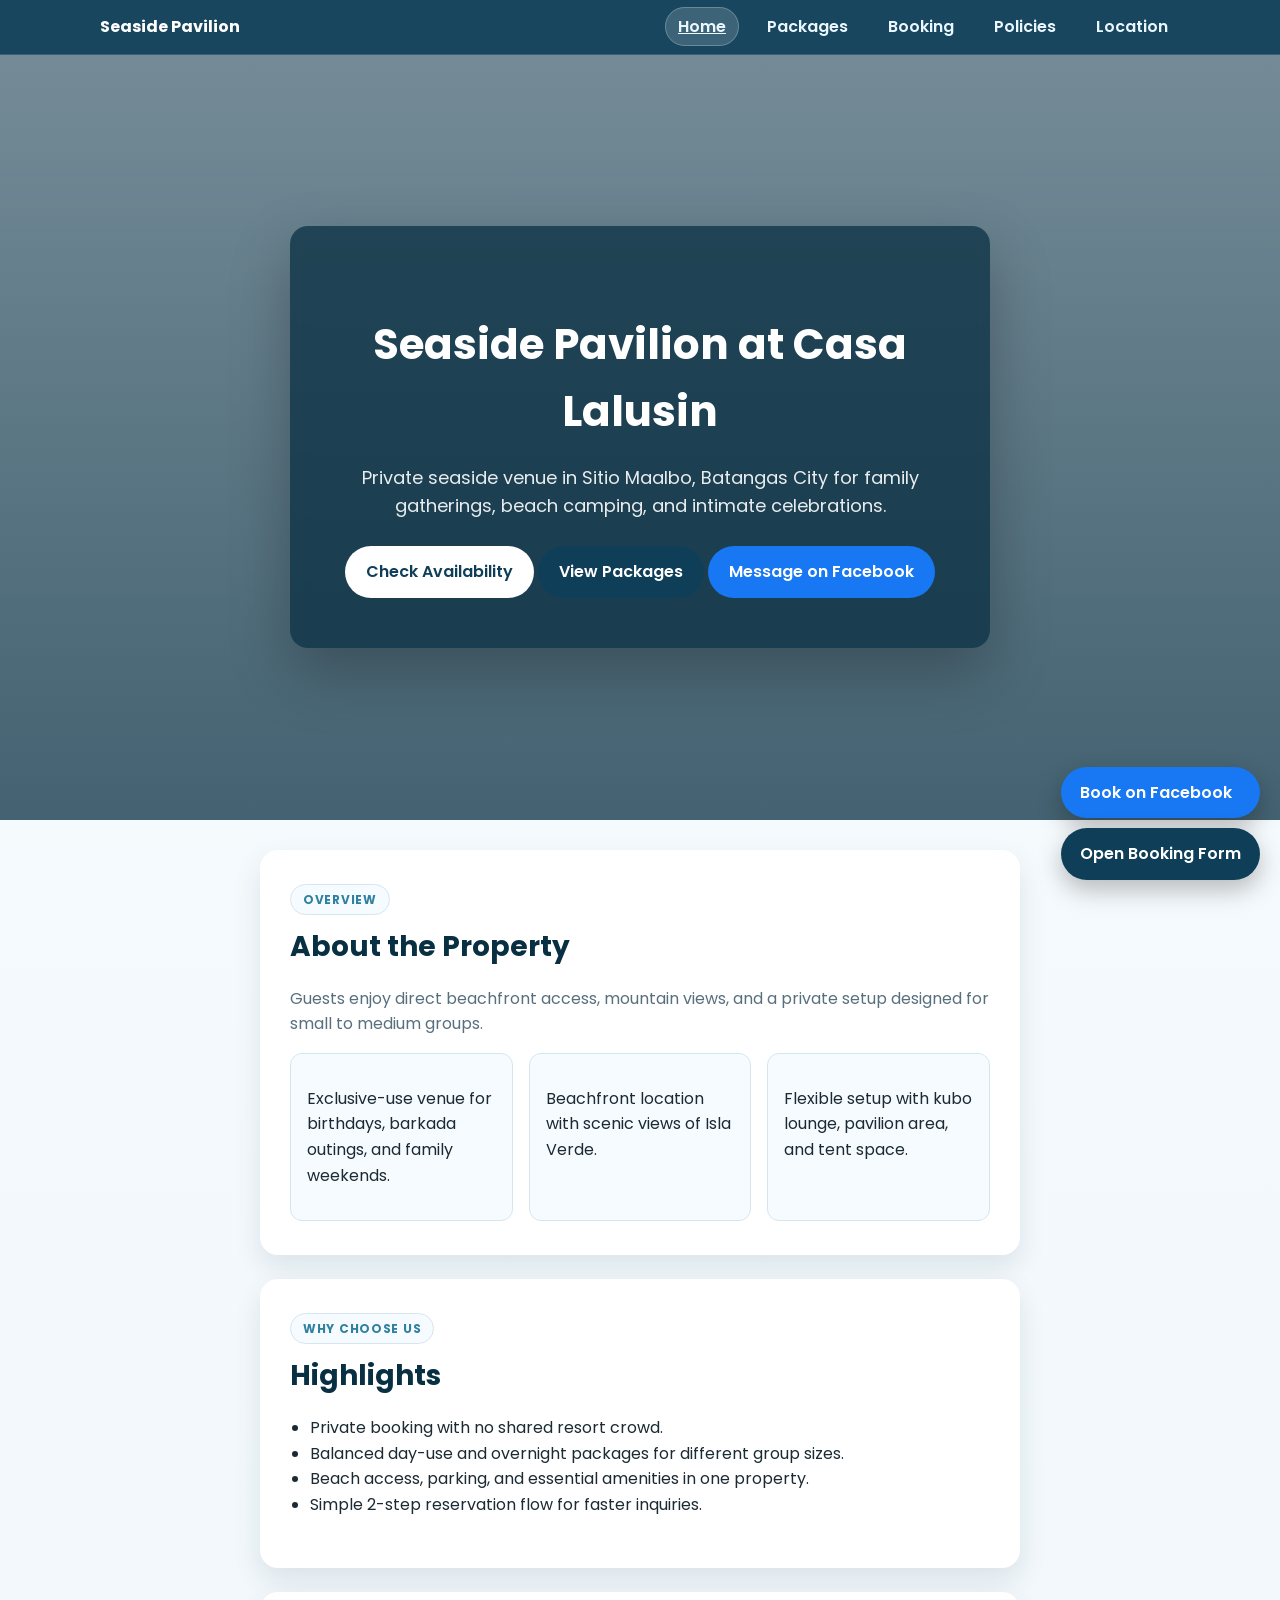
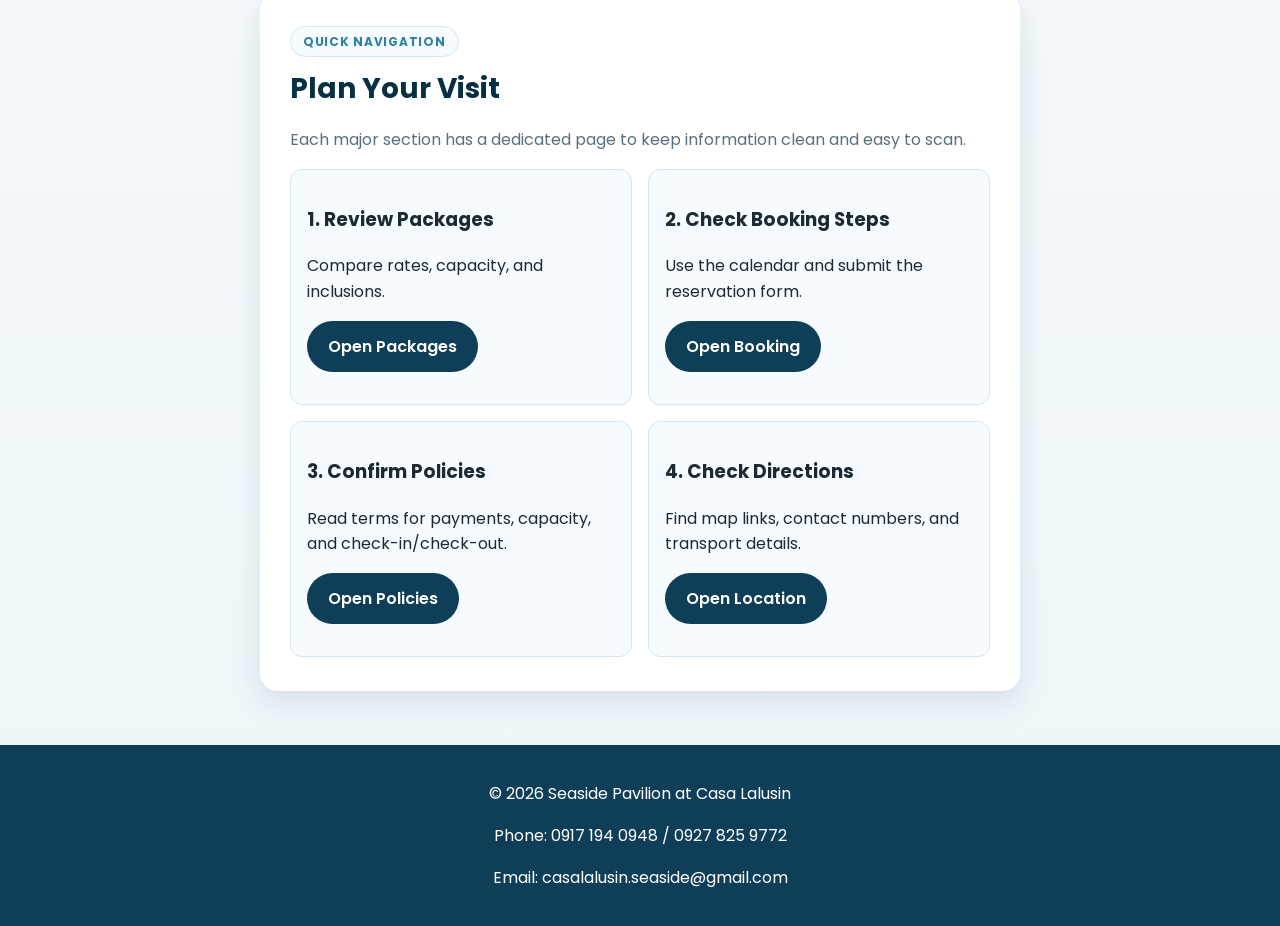
==== index.html @ a59ab794 "Add files via upload" ====
<!DOCTYPE html>
<html lang="en">

<head>
<meta charset="UTF-8">
<meta name="viewport" content="width=device-width, initial-scale=1.0">

<title>Seaside Pavilion at Casa Lalusin</title>

<link href="https://fonts.googleapis.com/css2?family=Poppins:wght@300;400;500;600;700&display=swap" rel="stylesheet">
<link rel="stylesheet" href="styles.css">

</head>

<body>

<div class="page-shell">

<header class="site-header">

<div class="header-wrap">

<a class="brand" href="index.html">Seaside Pavilion</a>

<nav class="site-nav" aria-label="Main navigation">

<a class="active" href="index.html">Home</a>
<a href="packages.html">Packages</a>
<a href="booking.html">Booking</a>
<a href="policies.html">Policies</a>
<a href="location.html">Location</a>

</nav>

</div>

</header>

<section class="hero">

<div class="hero-overlay"></div>

<div class="hero-inner">

<div class="hero-card">

<h1>Seaside Pavilion at Casa Lalusin</h1>

<p>
Private seaside venue in Sitio Maalbo, Batangas City for family gatherings,
beach camping, and intimate celebrations.
</p>

<div class="cta-row">

<a class="btn btn-primary" href="booking.html">Check Availability</a>

<a class="btn btn-brand" href="packages.html">View Packages</a>

<a href="https://www.facebook.com/profile.php?id=61583040510428"
class="btn btn-facebook">
Message on Facebook
</a>

</div>

</div>

</div>

</section>

<main>

<section class="section">

<div class="section-head">

<span class="kicker">Overview</span>

<h2>About the Property</h2>

<p class="lead">
Guests enjoy direct beachfront access, mountain views, and a private setup designed for small to medium groups.
</p>

</div>

<div class="grid-3">

<div class="card">
<p>Exclusive-use venue for birthdays, barkada outings, and family weekends.</p>
</div>

<div class="card">
<p>Beachfront location with scenic views of Isla Verde.</p>
</div>

<div class="card">
<p>Flexible setup with kubo lounge, pavilion area, and tent space.</p>
</div>

</div>

</section>

<section class="section">

<div class="section-head">

<span class="kicker">Why Choose Us</span>

<h2>Highlights</h2>

</div>

<ul class="list">

<li>Private booking with no shared resort crowd.</li>
<li>Balanced day-use and overnight packages for different group sizes.</li>
<li>Beach access, parking, and essential amenities in one property.</li>
<li>Simple 2-step reservation flow for faster inquiries.</li>

</ul>

</section>

<section class="section">

<div class="section-head">

<span class="kicker">Quick Navigation</span>

<h2>Plan Your Visit</h2>

<p class="lead">
Each major section has a dedicated page to keep information clean and easy to scan.
</p>

</div>

<div class="grid-2">

<div class="card">

<h3>1. Review Packages</h3>

<p>Compare rates, capacity, and inclusions.</p>

<p>
<a class="btn btn-brand" href="packages.html">Open Packages</a>
</p>

</div>

<div class="card">

<h3>2. Check Booking Steps</h3>

<p>Use the calendar and submit the reservation form.</p>

<p>
<a class="btn btn-brand" href="booking.html">Open Booking</a>
</p>

</div>

<div class="card">

<h3>3. Confirm Policies</h3>

<p>Read terms for payments, capacity, and check-in/check-out.</p>

<p>
<a class="btn btn-brand" href="policies.html">Open Policies</a>
</p>

</div>

<div class="card">

<h3>4. Check Directions</h3>

<p>Find map links, contact numbers, and transport details.</p>

<p>
<a class="btn btn-brand" href="location.html">Open Location</a>
</p>

</div>

</div>

</section>

</main>

<footer class="footer">

<p>© 2026 Seaside Pavilion at Casa Lalusin</p>

<p>Phone: 0917 194 0948 / 0927 825 9772</p>

<p>Email: casalalusin.seaside@gmail.com</p>

</footer>

<div class="floating-book">

<a href="https://www.facebook.com/profile.php?id=61583040510428"
target="_blank"
rel="noopener"
class="btn btn-facebook">

Book on Facebook

</a>

<a href="https://docs.google.com/forms/d/e/1FAIpQLScv2Xp66gRx_fCEi0EjZHH2wXCVzVGtuP7Lgr5WYTmZOZ04qw/viewform?usp=header"
target="_blank"
rel="noopener"
class="btn btn-brand">

Open Booking Form

</a>

</div>

</div>

</body>

</html>
---- styles.css ----
:root {
  --bg: #eef5f9;
  --surface: #ffffff;
  --surface-soft: #f6fbff;
  --brand: #0f3f58;
  --brand-strong: #082f42;
  --accent: #2f819f;
  --text: #1b2a33;
  --muted: #58707d;
  --line: #d6e6ef;
  --shadow: 0 12px 28px rgba(8, 47, 66, 0.1);
  --radius-lg: 18px;
  --radius-md: 12px;
  --max-width: 1120px;
}

* {
  box-sizing: border-box;
}

body {
  margin: 0;
  font-family: 'Poppins', sans-serif;
  color: var(--text);
  background: linear-gradient(180deg,#f8fcff 0%,#eef5f9 100%);
  line-height: 1.6;
}

.page-shell {
  min-height: 100vh;
  display: flex;
  flex-direction: column;
}

.site-header {
  position: sticky;
  top: 0;
  z-index: 25;
  background: rgba(15,63,88,0.96);
  border-bottom: 1px solid rgba(255,255,255,0.15);
}

.header-wrap {
  max-width: var(--max-width);
  margin: 0 auto;
  padding: 14px 20px;
  display: flex;
  justify-content: space-between;
  align-items: center;
}

.brand {
  color: white;
  font-weight: 700;
  text-decoration: none;
}

.site-nav a {
  color: #ebf7ff;
  text-decoration: none;
  margin-left: 12px;
  font-weight: 600;
}

.site-nav a.active {
  text-decoration: underline;
}

.hero {
  background:
    linear-gradient(rgba(7,30,42,0.6),rgba(7,30,42,0.5)),
    url('https://images.unsplash.com/photo-1507525428034-b723cf961d3e') center/cover no-repeat;
  padding: 80px 20px;
  color: white;
  text-align: center;
}

.hero-card {
  max-width: 800px;
  margin: auto;
}

main {
  max-width: var(--max-width);
  margin: auto;
  padding: 30px 20px;
  flex: 1;
}

.section {
  background: white;
  padding: 28px;
  border-radius: var(--radius-lg);
  box-shadow: var(--shadow);
  margin-bottom: 24px;
}

.section-head h2 {
  margin-top: 0;
}

.grid-2 {
  display: grid;
  gap: 16px;
  grid-template-columns: repeat(auto-fit,minmax(280px,1fr));
}

.grid-3 {
  display: grid;
  gap: 16px;
  grid-template-columns: repeat(auto-fit,minmax(200px,1fr));
}

.card {
  background: var(--surface-soft);
  border: 1px solid var(--line);
  border-radius: var(--radius-md);
  padding: 16px;
}

.list,
.numbered {
  padding-left: 20px;
}

.package-grid {
  display: grid;
  gap: 16px;
  grid-template-columns: repeat(auto-fit,minmax(250px,1fr));
}

.package-card {
  background: #f9fcff;
  border: 1px solid var(--line);
  border-radius: var(--radius-md);
  padding: 16px;
}

.price-row {
  display: grid;
  grid-template-columns: 1fr 1fr;
  gap: 8px;
  margin-bottom: 10px;
}

.price-chip {
  background: #eaf4fa;
  padding: 8px;
  border-radius: 8px;
  text-align: center;
}

.package-card.featured {
  background: linear-gradient(150deg,#0f3f58,#1a6e90);
  color: white;
}

.btn {
  display: inline-block;
  padding: 10px 18px;
  border-radius: 999px;
  text-decoration: none;
  font-weight: 600;
}

.btn-primary {
  background: white;
  color: var(--brand);
}

.btn-brand {
  background: var(--brand);
  color: white;
}

.btn-facebook {
  background: #1877f2;
  color: white;
}

.footer {
  background: var(--brand);
  color: white;
  text-align: center;
  padding: 20px;
}

.floating-book {
  position: fixed;
  right: 16px;
  bottom: 16px;
  display: flex;
  flex-direction: column;
  gap: 8px;
}

table {
  width: 100%;
  border-collapse: collapse;
}

th,
td {
  border: 1px solid var(--line);
  padding: 10px;
}

th {
  background: #e8f2f8;
}

/* ===== HERO GLASS CARD ===== */

.hero-card{
max-width:820px;
margin:0 auto;
padding:34px;
border-radius:18px;

background:rgba(6,28,39,0.52);
backdrop-filter:blur(6px);

box-shadow:0 12px 28px rgba(8,47,66,0.2);
}


/* ===== HERO GRADIENT BACKGROUND ===== */

.hero{

background:
linear-gradient(rgba(7,30,42,0.63),rgba(7,30,42,0.42)),
url('https://images.unsplash.com/photo-1507525428034-b723cf961d3e')
center/cover no-repeat;

padding:82px 20px;
color:#fff;

}


/* ===== SMALL SECTION LABEL ===== */

.kicker{

display:inline-block;

font-size:12px;
letter-spacing:0.06em;

text-transform:uppercase;

color:#2f819f;

background:#f6fbff;

border:1px solid #d6e6ef;

border-radius:999px;

padding:5px 12px;

font-weight:700;

margin-bottom:10px;

}


/* ===== NAVIGATION ACTIVE BUTTON ===== */

.site-nav a{

color:#ebf7ff;
text-decoration:none;

font-weight:600;

padding:7px 12px;

border-radius:999px;

transition:background .2s ease;

}

.site-nav a.active{

background:rgba(255,255,255,0.16);

border:1px solid rgba(255,255,255,0.24);

}


/* FEATURED PACKAGE CARD */

.package-card.featured{

background:linear-gradient(150deg,#0f3f58 0%,#1a6e90 100%);

border-color:#0f3f58;

color:#ffffff;

box-shadow: 0 18px 40px rgba(8,47,66,0.25)
}

.package-card.featured h3{
color:#ffffff;
}

.package-card.featured li{
color:#e9f4fb;
}

.package-card.featured strong{
color:#ffffff;
}

.package-card.featured .price-chip{

background:rgba(255,255,255,0.15);

border:1px solid rgba(255,255,255,0.35);

color:#ffffff;

}

.package-card.featured .price-chip small{

color:#cfe8f7;

}


/* ===== POLICY CARDS ===== */

.policy-list{

display:grid;
gap:12px;

}

.policy-item{

background:#f6fbff;

border:1px solid #d6e6ef;

border-radius:12px;

padding:16px;

}

/* ===== PACKAGE PRICE LAYOUT FIX ===== */

.price-row{

display:grid;
grid-template-columns:1fr 1fr;
gap:12px;
margin:12px 0 14px;

}

.price-chip{

border:1px solid #c7dbe7;

border-radius:12px;

background:#eaf4fa;

padding:12px;

text-align:center;

font-weight:600;

}

.price-chip small{

display:block;

text-transform:uppercase;

letter-spacing:0.05em;

color:#58707d;

font-size:11px;

margin-bottom:4px;

}

/* ===== PACKAGE CARD IMPROVEMENT ===== */

.package-card{

background:#f9fcff;

border:1px solid #d6e6ef;

border-radius:16px;

padding:18px;

transition:transform .15s ease, box-shadow .15s ease;

}

.package-card:hover{

transform:translateY(-3px);

box-shadow:0 14px 30px rgba(8,47,66,0.12);

}

.section-head h2{

font-size:28px;

margin-bottom:6px;

color:#082f42;

}

.section-head .lead{

color:#58707d;

max-width:700px;

}

.btn{

display:inline-block;

border-radius:999px;

padding:12px 20px;

font-weight:600;

border:1px solid transparent;

transition:all .2s ease;

}

.btn:hover{

transform:translateY(-1px);

box-shadow:0 6px 14px rgba(0,0,0,0.15);

}

.policy-item{

background:#f6fbff;

border:1px solid #cfe2ee;

border-radius:14px;

padding:18px;

box-shadow:0 6px 18px rgba(8,47,66,0.05);

}

.section{

padding:34px 30px;

}

.card,
.package-card,
.policy-item{

transition:all .2s ease;

}

.card:hover{

transform:translateY(-2px);

}

.price-chip{

font-size:18px;

}

.price-chip small{

font-size:11px;

}

.price-chip{

font-weight:700;

letter-spacing:0.03em;

}

.exclusive-label{

font-size:12px;

color:#cfe8f7

letter-spacing:0.05em;

text-transform:uppercase;

margin-bottom:10px;

}

.package-card h3{

font-size:22px;

margin-bottom:10px;

}

.hero{

position:relative;

min-height:85vh;

display:flex;

align-items:center;

justify-content:center;

background-image:url("https://images.unsplash.com/photo-1507525428034-b723cf961d3e");

background-size:cover;

background-position:center;

}

.hero-overlay{

position:absolute;

top:0;

left:0;

width:100%;

height:100%;

background:linear-gradient(
180deg,
rgba(8,47,66,0.55),
rgba(8,47,66,0.75)
);

}

.hero-card{

position:relative;

background:rgba(8,47,66,0.75);

padding:50px;

border-radius:18px;

max-width:700px;

text-align:center;

color:white;

backdrop-filter:blur(6px);

box-shadow:0 25px 60px rgba(0,0,0,0.25);

}

.hero-card h1{

font-size:42px;

margin-bottom:15px;

}

.hero-card p{

font-size:18px;

opacity:0.9;

margin-bottom:25px;

}

/* FLOATING BOOK BUTTON */

.floating-book{

position:fixed;

bottom:20px;

right:20px;

display:flex;

flex-direction:column;

gap:10px;

z-index:999;

}

.floating-book a{

padding:12px 18px;

border-radius:999px;

font-weight:600;

box-shadow:0 10px 25px rgba(0,0,0,0.25);

text-decoration:none;

}

.floating-book a:hover{

transform:translateY(-2px);

box-shadow:0 14px 30px rgba(0,0,0,0.3);

}
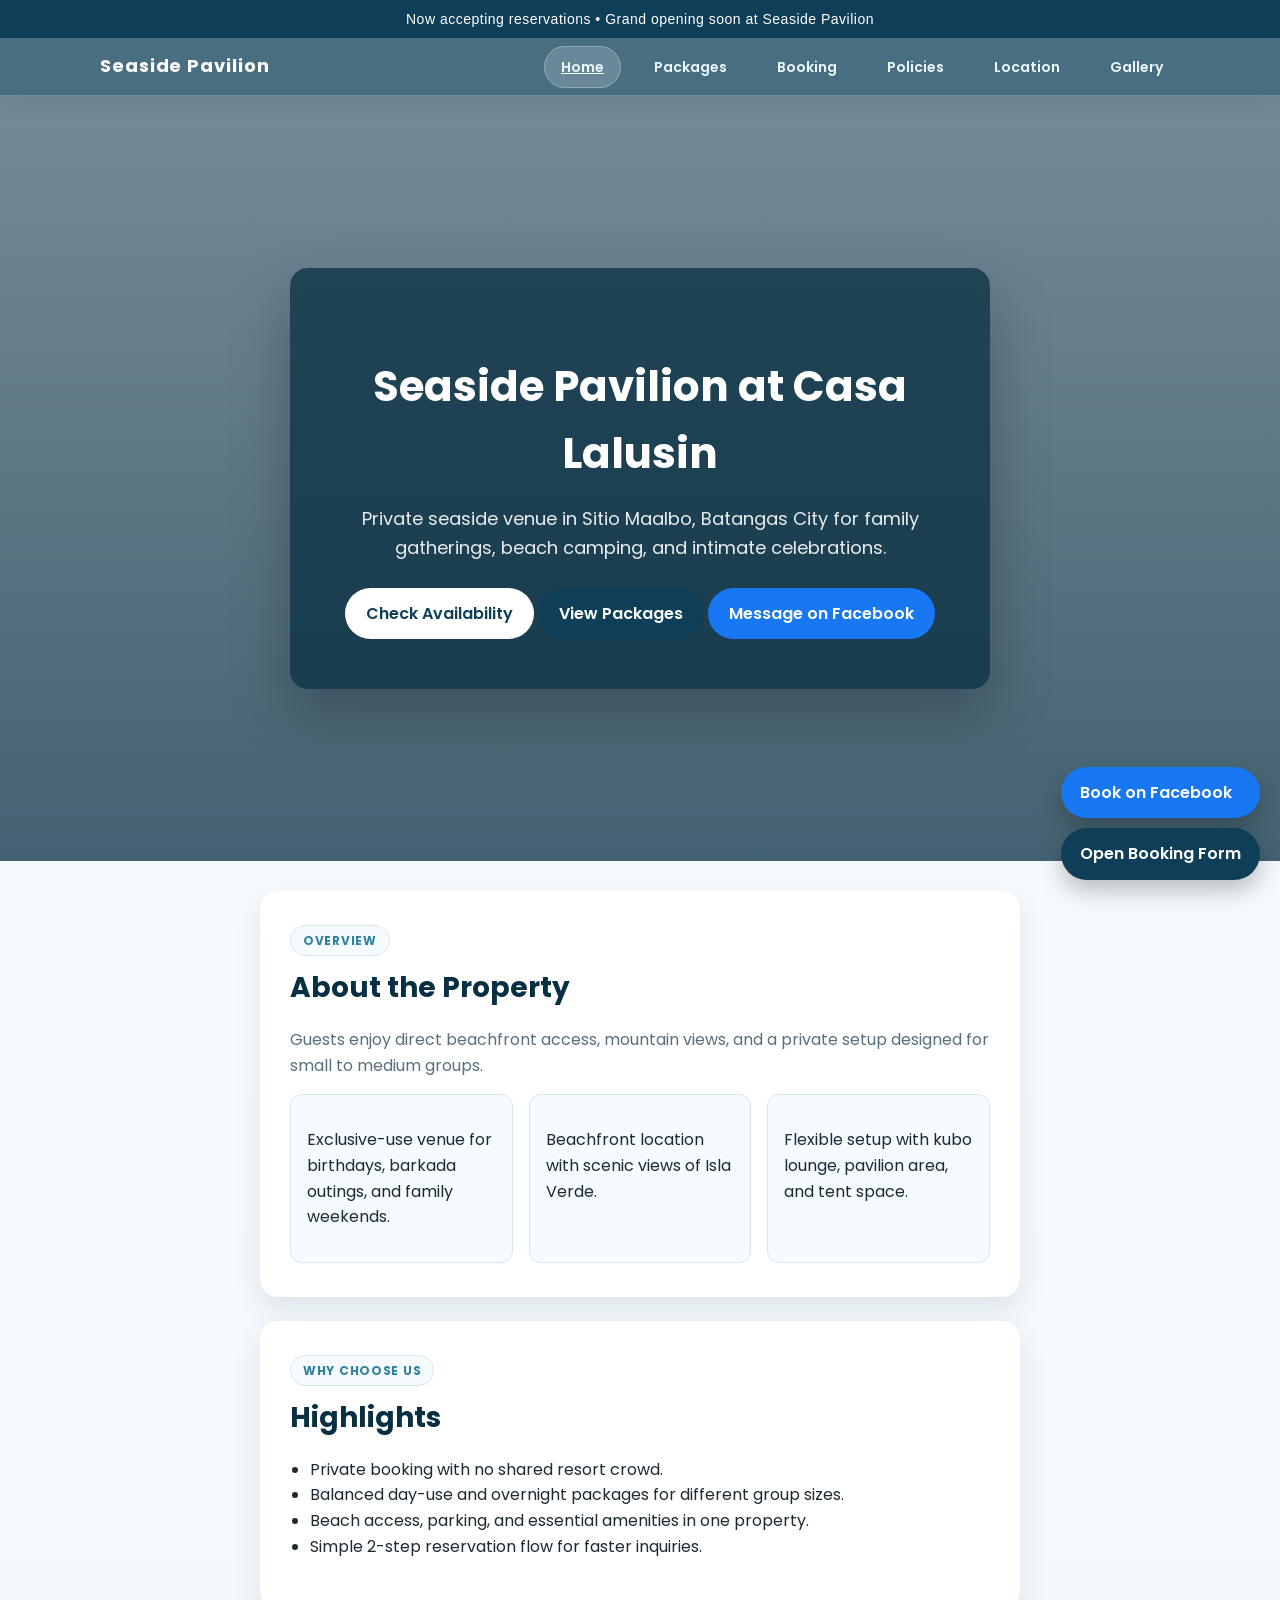
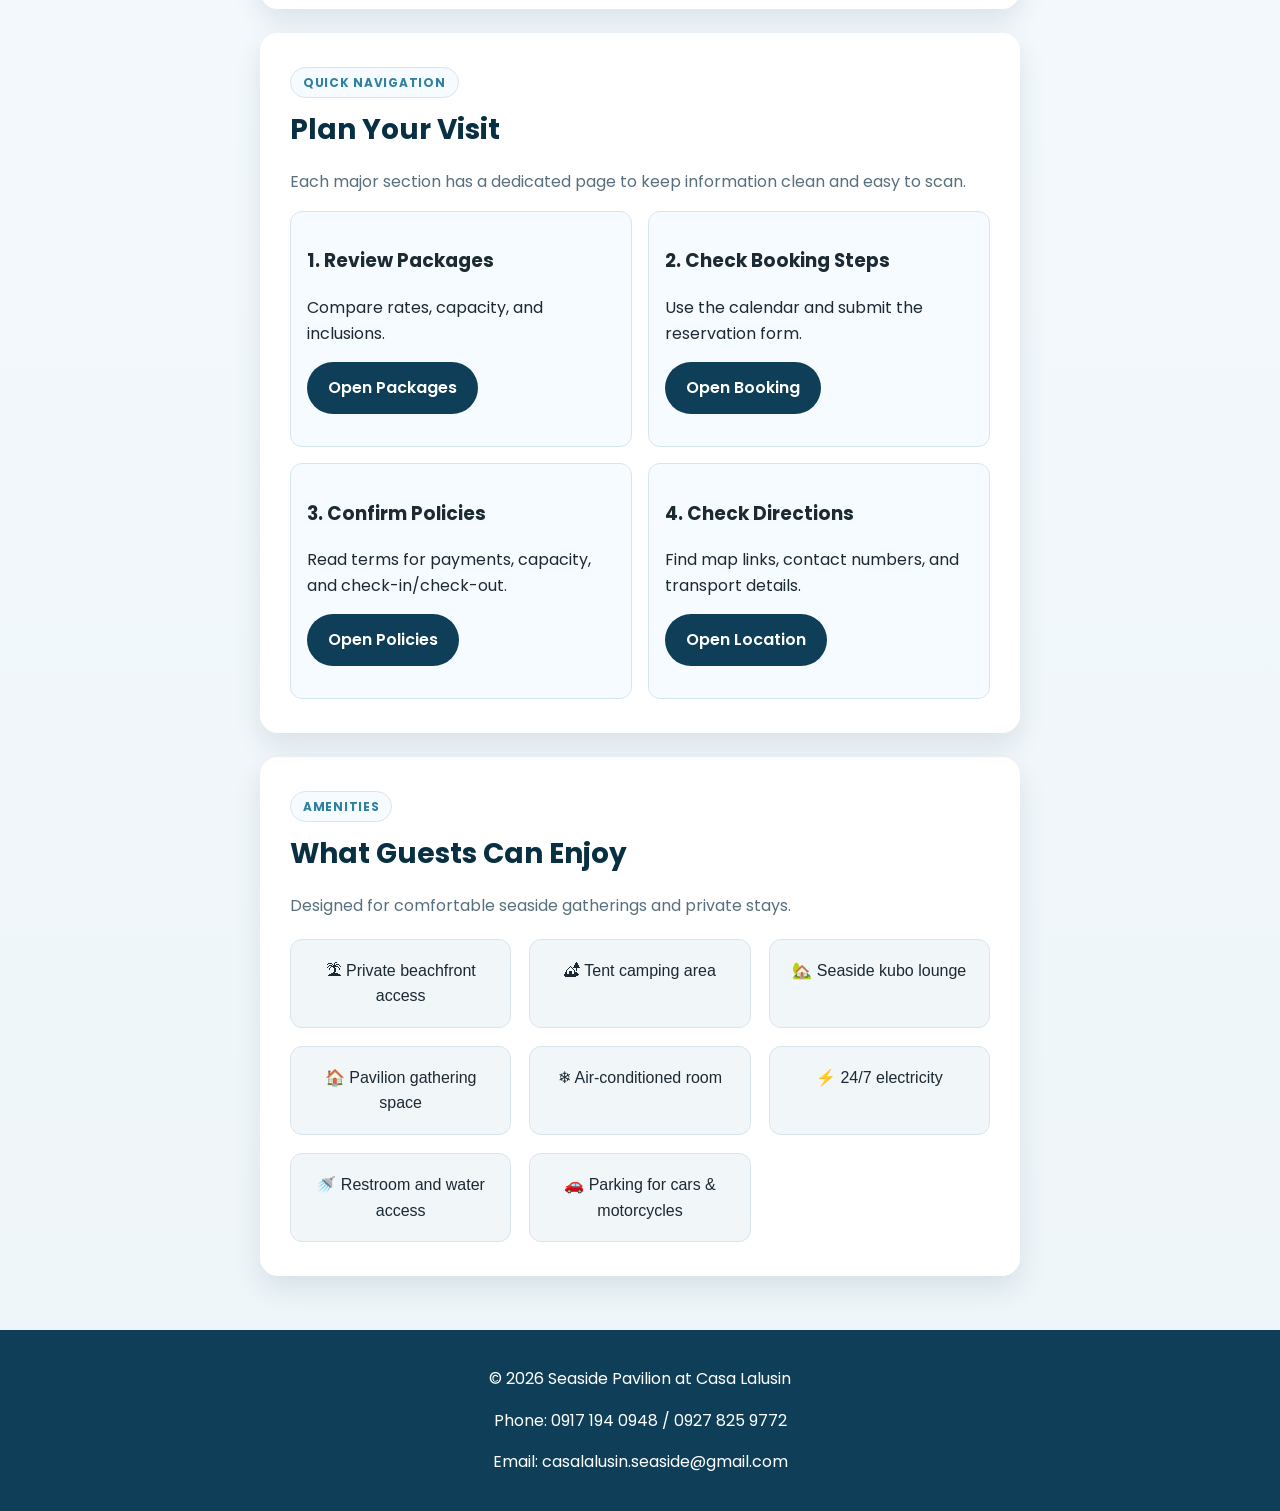
==== commit 80cf689d: "Add files via upload" ====
--- a/index.html
+++ b/index.html
@@ -13,6 +13,10 @@
 </head>
 
 <body>
+
+<div class="announcement-bar">
+Now accepting reservations • Grand opening soon at Seaside Pavilion
+</div>
 
 <div class="page-shell">
 
@@ -29,6 +33,7 @@
 <a href="booking.html">Booking</a>
 <a href="policies.html">Policies</a>
 <a href="location.html">Location</a>
+<a href="gallery.html">Gallery</a>
 
 </nav>
 
@@ -193,6 +198,36 @@
 
 </section>
 
+<section class="section amenities">
+
+<div class="section-head">
+<span class="kicker">Amenities</span>
+<h2>What Guests Can Enjoy</h2>
+<p class="lead">Designed for comfortable seaside gatherings and private stays.</p>
+</div>
+
+<div class="amenities-grid">
+
+<div class="amenity">🏝 Private beachfront access</div>
+
+<div class="amenity">🏕 Tent camping area</div>
+
+<div class="amenity">🏡 Seaside kubo lounge</div>
+
+<div class="amenity">🏠 Pavilion gathering space</div>
+
+<div class="amenity">❄ Air-conditioned room</div>
+
+<div class="amenity">⚡ 24/7 electricity</div>
+
+<div class="amenity">🚿 Restroom and water access</div>
+
+<div class="amenity">🚗 Parking for cars & motorcycles</div>
+
+</div>
+
+</section>
+
 </main>
 
 <footer class="footer">
--- a/styles.css
+++ b/styles.css
@@ -33,11 +33,23 @@
 }
 
 .site-header {
-  position: sticky;
-  top: 0;
-  z-index: 25;
-  background: rgba(15,63,88,0.96);
-  border-bottom: 1px solid rgba(255,255,255,0.15);
+
+position:sticky;
+
+top:0;
+
+z-index:25;
+
+background:rgba(15,63,88,0.75);
+
+backdrop-filter:blur(12px);
+
+-webkit-backdrop-filter:blur(12px);
+
+border-bottom:1px solid rgba(255,255,255,0.2);
+
+box-shadow:0 8px 20px rgba(0,0,0,0.08);
+
 }
 
 .header-wrap {
@@ -49,10 +61,18 @@
   align-items: center;
 }
 
-.brand {
-  color: white;
-  font-weight: 700;
-  text-decoration: none;
+.brand{
+
+color:#fff;
+
+text-decoration:none;
+
+font-weight:700;
+
+letter-spacing:0.05em;
+
+font-size:18px;
+
 }
 
 .site-nav a {
@@ -269,26 +289,25 @@
 
 /* ===== NAVIGATION ACTIVE BUTTON ===== */
 
-.site-nav a{
-
+.site-nav a {
 color:#ebf7ff;
 text-decoration:none;
-
 font-weight:600;
-
-padding:7px 12px;
-
+padding:10px 16px;
 border-radius:999px;
-
-transition:background .2s ease;
-
-}
-
+border:1px solid transparent;
+transition:all 0.2s ease;
+font-size:14px;
+}
+
+.site-nav a:hover,
 .site-nav a.active{
 
-background:rgba(255,255,255,0.16);
-
-border:1px solid rgba(255,255,255,0.24);
+background:rgba(255,255,255,0.18);
+
+border-color:rgba(255,255,255,0.28);
+
+transform:translateY(-1px);
 
 }
 
@@ -661,4 +680,230 @@
 
 box-shadow:0 14px 30px rgba(0,0,0,0.3);
 
+}
+
+/* Announcement Bar */
+
+.announcement-bar{
+
+background:#0f3f58;
+
+color:white;
+
+text-align:center;
+
+padding:8px;
+
+font-size:14px;
+
+font-weight:500;
+
+letter-spacing:0.5px;
+
+}
+
+/* AMENITIES SECTION */
+
+.amenities-grid{
+
+display:grid;
+
+grid-template-columns:repeat(auto-fit,minmax(220px,1fr));
+
+gap:18px;
+
+margin-top:20px;
+
+}
+
+.amenity{
+
+background:#f1f6f9;
+
+padding:18px;
+
+border-radius:12px;
+
+font-weight:500;
+
+text-align:center;
+
+border:1px solid #d9e5ec;
+
+transition:0.2s;
+
+}
+
+.amenity:hover{
+
+transform:translateY(-3px);
+
+box-shadow:0 10px 20px rgba(0,0,0,0.08);
+
+}
+
+/* GALLERY */
+
+.gallery-grid{
+
+display:grid;
+
+grid-template-columns:repeat(auto-fit,minmax(250px,1fr));
+
+gap:20px;
+
+margin-top:25px;
+
+}
+
+.gallery-placeholder{
+
+background:#e7eef3;
+
+border:1px dashed #b6c9d6;
+
+border-radius:14px;
+
+height:180px;
+
+display:flex;
+
+align-items:center;
+
+justify-content:center;
+
+font-weight:500;
+
+color:#4c6677;
+
+}
+
+/* MOBILE NAVIGATION */
+
+@media (max-width: 600px){
+
+.site-nav{
+flex-direction:column;
+align-items:flex-start;
+width:100%;
+gap:6px;
+margin-top:10px;
+}
+
+.site-nav a{
+display:block;
+width:100%;
+}
+
+.header-wrap{
+flex-direction:column;
+align-items:flex-start;
+}
+
+}
+
+/* MOBILE HERO */
+
+@media (max-width:600px){
+
+.hero{
+padding:60px 15px;
+}
+
+.hero-card{
+padding:20px;
+}
+
+.hero h1{
+font-size:28px;
+}
+
+.hero p{
+font-size:14px;
+}
+
+}
+
+/* MOBILE PACKAGES */
+
+@media (max-width:600px){
+
+.price-row{
+grid-template-columns:1fr;
+}
+
+.package-card{
+padding:18px;
+}
+
+}
+
+@media (max-width:680px){
+
+.floating-book{
+position:fixed;
+bottom:10px;
+left:10px;
+right:10px;
+flex-direction:row;
+justify-content:center;
+gap:10px;
+}
+
+.floating-book .btn{
+flex:1;
+text-align:center;
+}
+
+}
+
+/* MOBILE SECTIONS */
+
+@media (max-width:600px){
+
+.section{
+padding:20px 15px;
+}
+
+.grid-2,
+.grid-3{
+grid-template-columns:1fr;
+}
+
+}
+
+/* MOBILE NAVIGATION */
+
+@media (max-width:700px){
+
+.site-nav{
+
+display:grid;
+
+grid-template-columns:repeat(3,1fr);
+
+gap:6px;
+
+width:100%;
+
+}
+
+.site-nav a{
+
+text-align:center;
+
+padding:10px 6px;
+
+font-size:13px;
+
+}
+
+.header-wrap{
+
+flex-direction:column;
+
+align-items:flex-start;
+
+}
+
 }
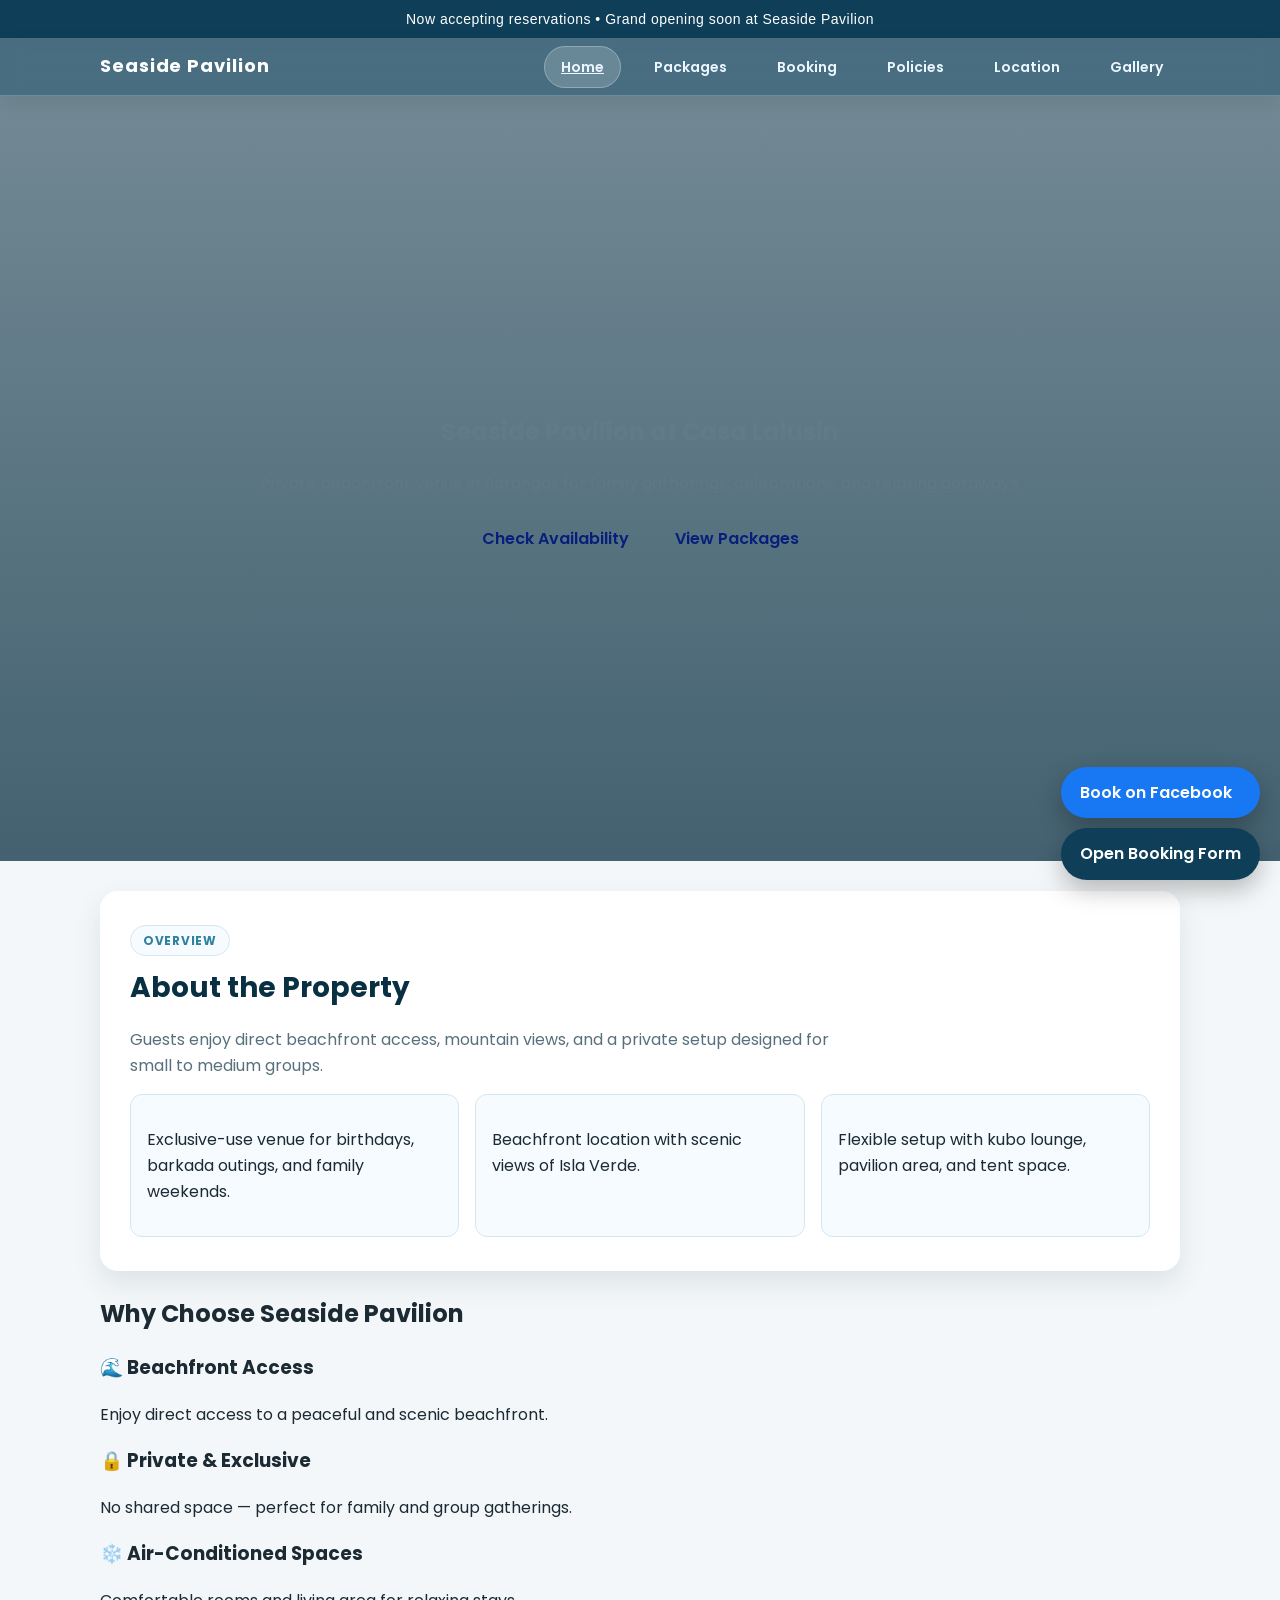
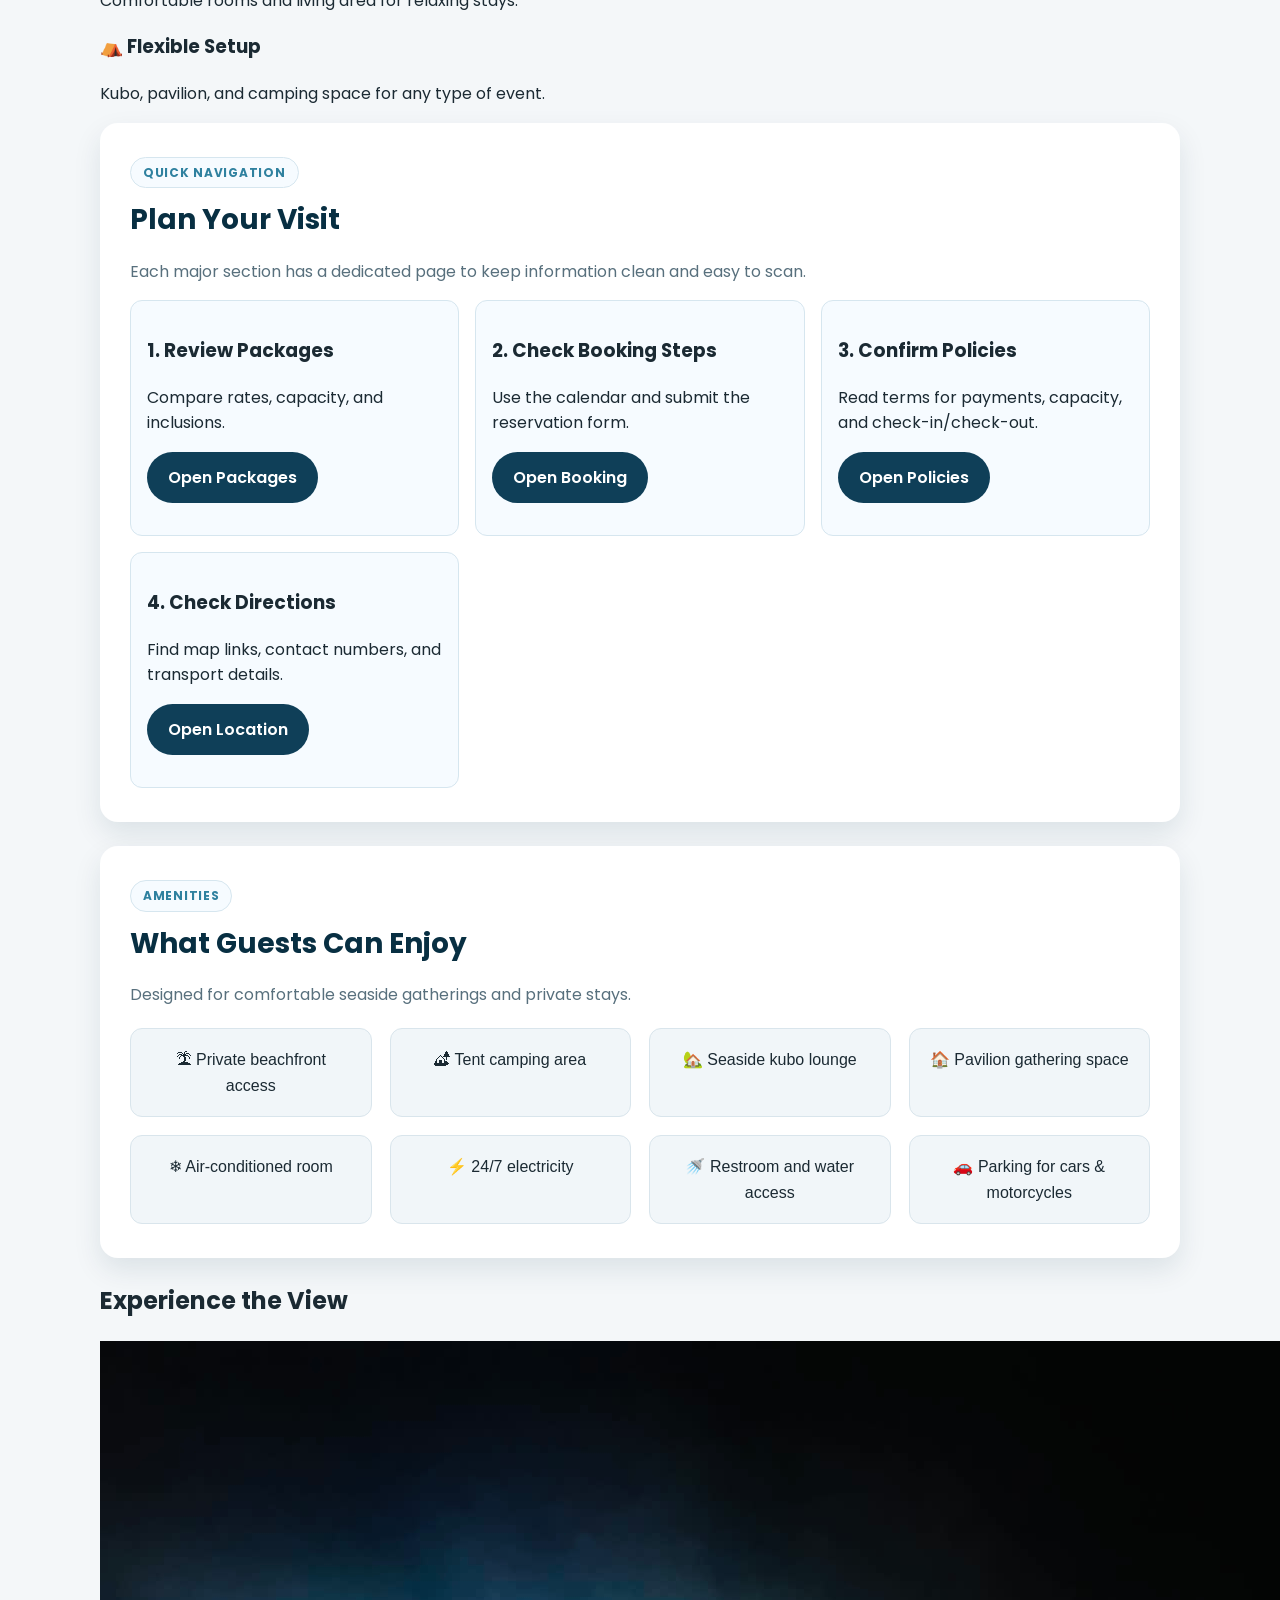
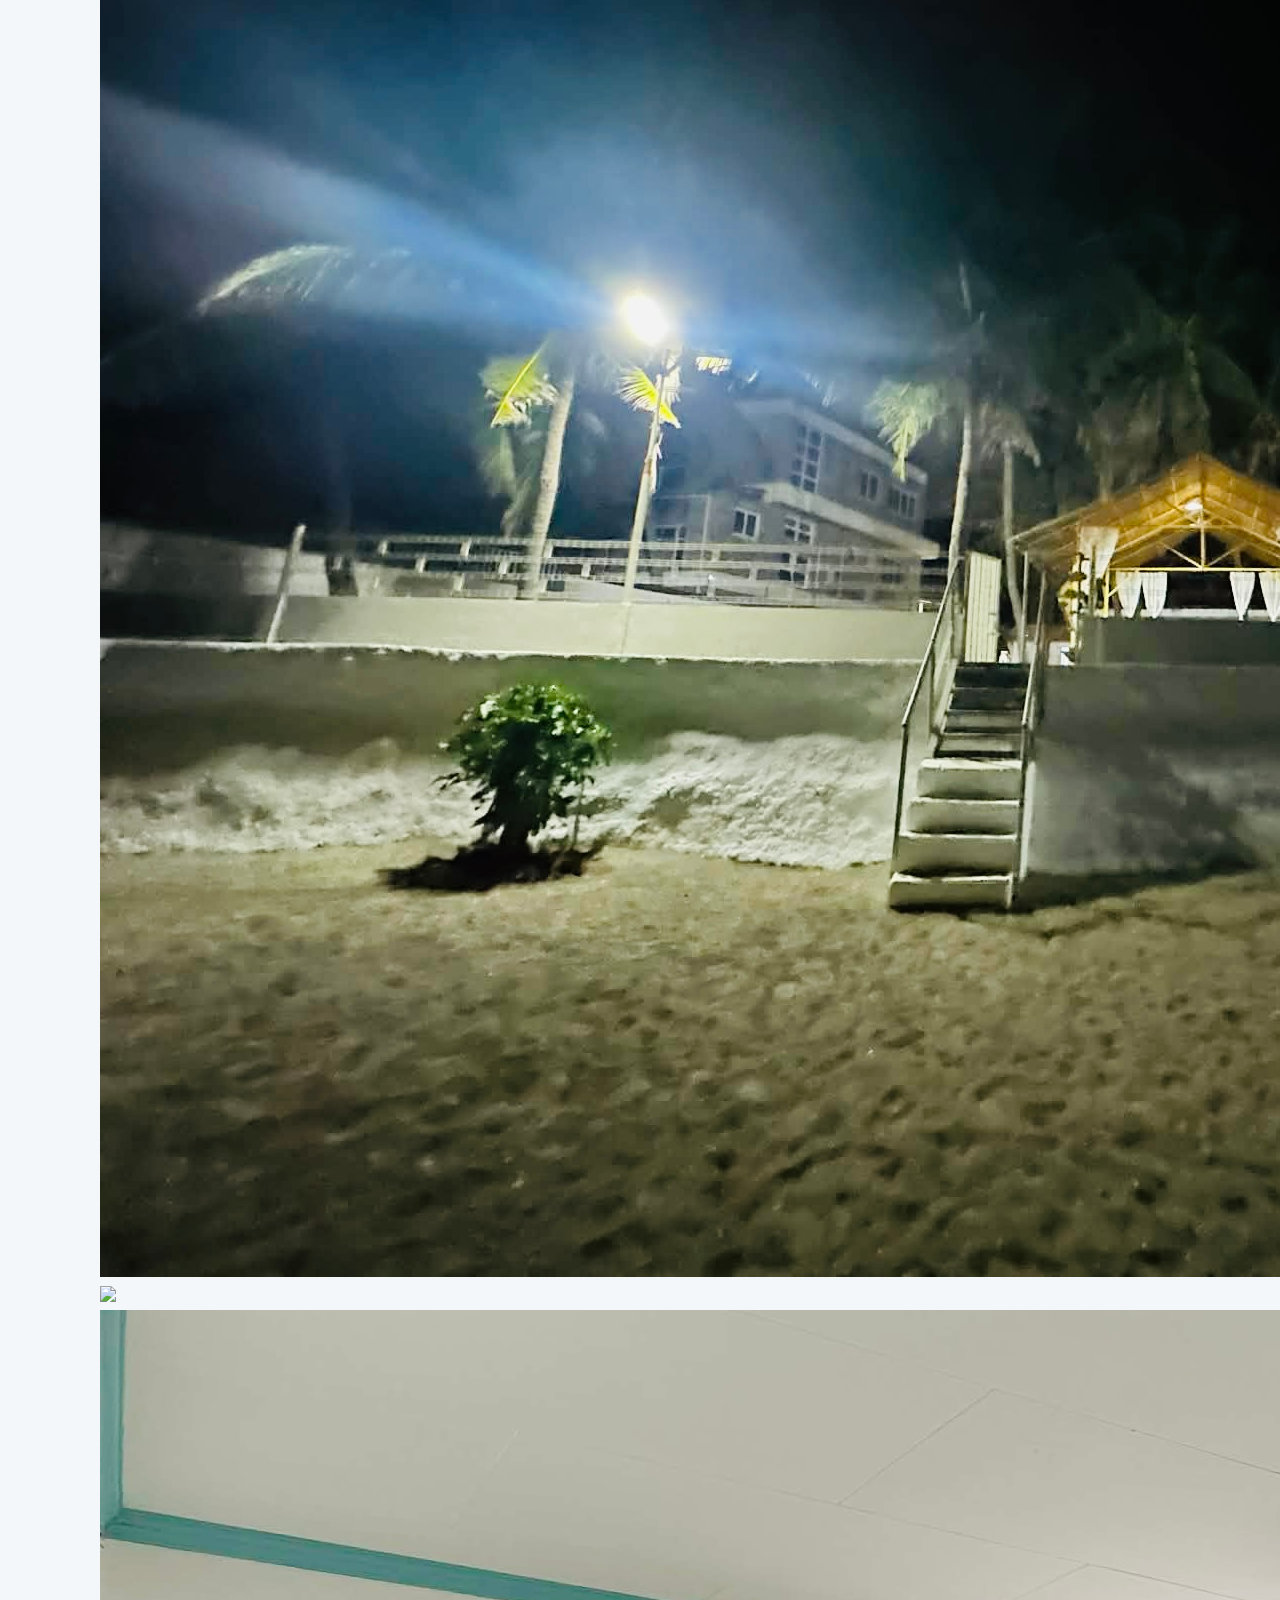
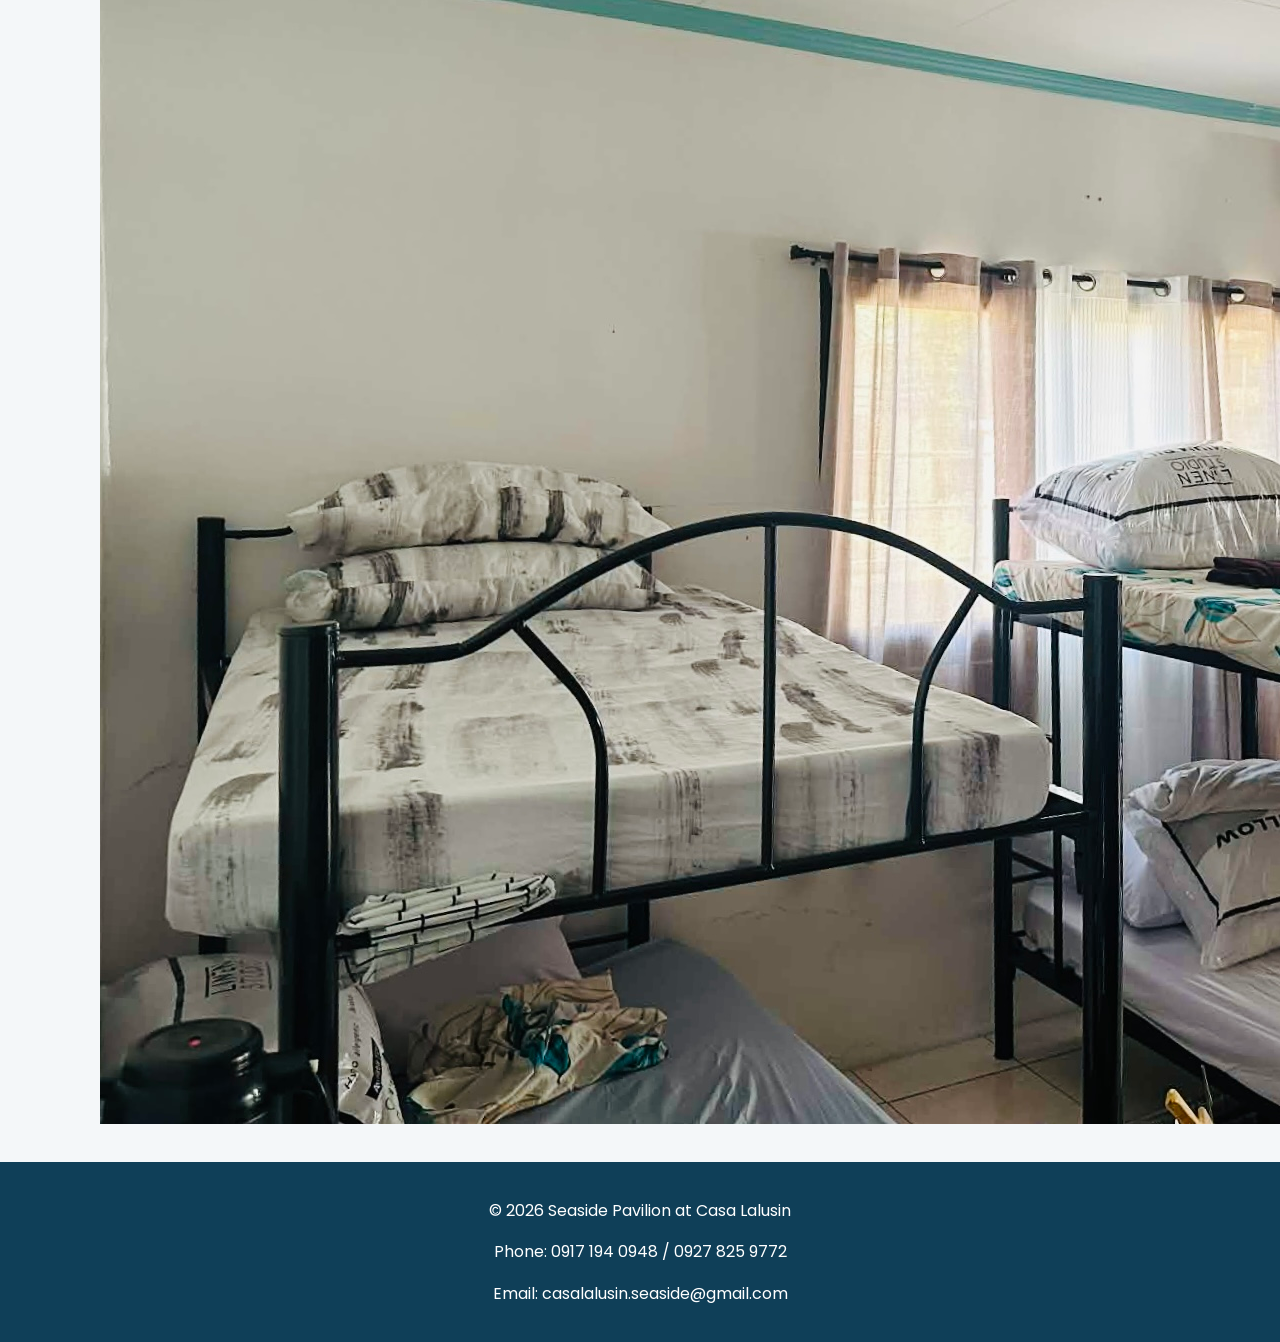
==== commit 902f7aec: "Update index.html" ====
--- a/index.html
+++ b/index.html
@@ -42,39 +42,18 @@
 </header>
 
 <section class="hero">
-
-<div class="hero-overlay"></div>
-
-<div class="hero-inner">
-
-<div class="hero-card">
-
-<h1>Seaside Pavilion at Casa Lalusin</h1>
-
-<p>
-Private seaside venue in Sitio Maalbo, Batangas City for family gatherings,
-beach camping, and intimate celebrations.
-</p>
-
-<div class="cta-row">
-
-<a class="btn btn-primary" href="booking.html">Check Availability</a>
-
-<a class="btn btn-brand" href="packages.html">View Packages</a>
-
-<a href="https://www.facebook.com/profile.php?id=61583040510428"
-class="btn btn-facebook">
-Message on Facebook
-</a>
-
-</div>
-
-</div>
-
-</div>
-
-</section>
-
+  <div class="hero-overlay"></div>
+
+  <div class="hero-content">
+    <h1>Seaside Pavilion at Casa Lalusin</h1>
+    <p>Private beachfront venue in Batangas for family gatherings, celebrations, and relaxing getaways.</p>
+
+    <div class="hero-buttons">
+      <a href="booking.html" class="btn primary">Check Availability</a>
+      <a href="packages.html" class="btn secondary">View Packages</a>
+    </div>
+  </div>
+</section>
 <main>
 
 <section class="section">
@@ -109,25 +88,30 @@
 
 </section>
 
-<section class="section">
-
-<div class="section-head">
-
-<span class="kicker">Why Choose Us</span>
-
-<h2>Highlights</h2>
-
-</div>
-
-<ul class="list">
-
-<li>Private booking with no shared resort crowd.</li>
-<li>Balanced day-use and overnight packages for different group sizes.</li>
-<li>Beach access, parking, and essential amenities in one property.</li>
-<li>Simple 2-step reservation flow for faster inquiries.</li>
-
-</ul>
-
+<section class="highlights">
+  <h2>Why Choose Seaside Pavilion</h2>
+
+  <div class="highlight-grid">
+    <div class="highlight-card">
+      <h3>🌊 Beachfront Access</h3>
+      <p>Enjoy direct access to a peaceful and scenic beachfront.</p>
+    </div>
+
+    <div class="highlight-card">
+      <h3>🔒 Private & Exclusive</h3>
+      <p>No shared space — perfect for family and group gatherings.</p>
+    </div>
+
+    <div class="highlight-card">
+      <h3>❄️ Air-Conditioned Spaces</h3>
+      <p>Comfortable rooms and living area for relaxing stays.</p>
+    </div>
+
+    <div class="highlight-card">
+      <h3>⛺ Flexible Setup</h3>
+      <p>Kubo, pavilion, and camping space for any type of event.</p>
+    </div>
+  </div>
 </section>
 
 <section class="section">
@@ -228,6 +212,16 @@
 
 </section>
 
+<section class="preview">
+  <h2>Experience the View</h2>
+
+  <div class="preview-grid">
+    <img src="Photos/beach-front-2.jpg">
+    <img src="Photos/pavilion-exterior.jpg">
+    <img src="Photos/interior-pavillion.jpg">
+  </div>
+</section>
+  
 </main>
 
 <footer class="footer">
@@ -266,4 +260,4 @@
 
 </body>
 
-</html>+</html>
--- a/styles.css
+++ b/styles.css
@@ -906,4 +906,435 @@
 
 }
 
-}+}
+
+.gallery {
+  padding: 50px 20px;
+  text-align: center;
+}
+
+.featured {
+  display: grid;
+  grid-template-columns: 1fr 1fr;
+  gap: 15px;
+  margin-bottom: 20px;
+}
+
+.featured-img {
+  width: 100%;
+  height: 350px;
+  object-fit: cover;
+  border-radius: 12px;
+  cursor: pointer;
+}
+
+.gallery-grid {
+  display: grid;
+  grid-template-columns: repeat(auto-fit, minmax(220px, 1fr));
+  gap: 12px;
+}
+
+.gallery-grid img {
+  width: 100%;
+  height: 220px;
+  object-fit: cover;
+  border-radius: 10px;
+  cursor: pointer;
+}
+
+.gallery img:hover {
+  transform: scale(1.05);
+  transition: 0.3s ease;
+}
+
+/* IMAGE BOX */
+.img-box {
+  position: relative;
+  overflow: hidden;
+  border-radius: 14px;
+}
+
+/* IMAGES */
+.img-box img {
+  width: 100%;
+  height: 250px;
+  object-fit: cover;
+  transition: transform 0.4s ease;
+}
+
+/* FEATURED */
+.featured .img-box img {
+  height: 350px;
+}
+
+/* HOVER ZOOM */
+.img-box:hover img {
+  transform: scale(1.08);
+}
+
+/* OVERLAY TEXT */
+.overlay {
+  position: absolute;
+  bottom: 0;
+  width: 100%;
+  padding: 12px;
+  background: linear-gradient(to top, rgba(0,0,0,0.7), transparent);
+  color: white;
+  font-size: 14px;
+  text-align: left;
+  opacity: 0;
+  transition: 0.3s;
+}
+
+.img-box:hover .overlay {
+  opacity: 1;
+}
+
+.gallery img {
+  opacity: 1;
+  transform: none;
+}
+
+/* LIGHTBOX FIX */
+#lightbox {
+  display: none;
+  position: fixed;
+  z-index: 9999;
+  top: 0;
+  left: 0;
+  width: 100%;
+  height: 100%;
+  background: rgba(0,0,0,0.9);
+}
+
+#lightbox img {
+  display: block;
+  max-width: 90%;
+  max-height: 80%;
+  margin: 5% auto;
+  border-radius: 10px;
+}
+
+#lightbox .close,
+#lightbox .prev,
+#lightbox .next {
+  position: absolute;
+  color: white;
+  font-size: 30px;
+  cursor: pointer;
+  user-select: none;
+}
+
+#lightbox .close {
+  top: 20px;
+  right: 30px;
+}
+
+#lightbox .prev {
+  top: 50%;
+  left: 30px;
+  transform: translateY(-50%);
+}
+
+#lightbox .next {
+  top: 50%;
+  right: 30px;
+  transform: translateY(-50%);
+}
+
+.gallery-grid {
+  display: grid;
+  grid-template-columns: repeat(auto-fit, minmax(220px, 1fr));
+  gap: 15px;
+}
+
+.img-box img {
+  width: 100%;
+  height: 250px;
+  object-fit: cover;
+  border-radius: 10px;
+  display: block;
+}
+
+/* ===== LIGHTBOX FINAL FIX ===== */
+
+#lightbox {
+  display: none;
+  position: fixed !important;
+  z-index: 99999 !important;
+  top: 0;
+  left: 0;
+  width: 100vw;
+  height: 100vh;
+  background: rgba(0,0,0,0.95);
+
+  justify-content: center;
+  align-items: center;
+}
+
+#lightbox img {
+  max-width: 90vw;
+  max-height: 85vh;
+  object-fit: contain;
+  border-radius: 12px;
+}
+
+/* Buttons */
+#lightbox .close,
+#lightbox .prev,
+#lightbox .next {
+  position: absolute;
+  color: white;
+  font-size: 32px;
+  cursor: pointer;
+  user-select: none;
+}
+
+#lightbox .close {
+  top: 20px;
+  right: 30px;
+}
+
+#lightbox .prev {
+  left: 20px;
+  top: 50%;
+  transform: translateY(-50%);
+}
+
+#lightbox .next {
+  right: 20px;
+  top: 50%;
+  transform: translateY(-50%);
+}
+
+#lightbox {
+  display: none;
+  position: fixed !important;
+  z-index: 99999 !important;
+  top: 0;
+  left: 0;
+  width: 100vw;
+  height: 100vh;
+  background: rgba(0,0,0,0.95);
+
+  justify-content: center;
+  align-items: center;
+}
+
+#lightbox img {
+  max-width: 90vw;
+  max-height: 85vh;
+  object-fit: contain;
+  border-radius: 12px;
+}
+
+#lightbox .close,
+#lightbox .prev,
+#lightbox .next {
+  position: absolute;
+  color: white;
+  font-size: 32px;
+  cursor: pointer;
+}
+
+#lightbox .close {
+  top: 20px;
+  right: 30px;
+}
+
+#lightbox .prev {
+  left: 20px;
+  top: 50%;
+  transform: translateY(-50%);
+}
+
+#lightbox .next {
+  right: 20px;
+  top: 50%;
+  transform: translateY(-50%);
+}
+
+/* ===== PREMIUM GALLERY DESIGN ===== */
+
+.gallery {
+  max-width: 1200px;
+  margin: 0 auto;
+  padding: 40px 20px;
+}
+
+.gallery h2 {
+  text-align: center;
+  font-size: 28px;
+  margin-bottom: 25px;
+}
+
+/* Featured images */
+.featured {
+  display: grid;
+  grid-template-columns: 1fr 1fr;
+  gap: 15px;
+  margin-bottom: 20px;
+}
+
+.featured .img-box {
+  overflow: hidden;
+  border-radius: 16px;
+}
+
+/* Grid layout */
+.gallery-grid {
+  display: grid;
+  grid-template-columns: repeat(auto-fill, minmax(220px, 1fr));
+  gap: 15px;
+}
+
+/* Image box */
+.img-box {
+  position: relative;
+  overflow: hidden;
+  border-radius: 14px;
+  cursor: pointer;
+}
+
+/* Images */
+.img-box img {
+  width: 100%;
+  height: 230px;
+  object-fit: cover;
+  transition: transform 0.4s ease, filter 0.4s ease;
+  display: block;
+}
+
+/* Hover effect */
+.img-box:hover img {
+  transform: scale(1.08);
+  filter: brightness(0.85);
+}
+
+/* Optional overlay glow */
+.img-box::after {
+  content: "";
+  position: absolute;
+  inset: 0;
+  background: rgba(0,0,0,0.15);
+  opacity: 0;
+  transition: 0.3s;
+}
+
+.img-box:hover::after {
+  opacity: 1;
+}
+
+/* ===== MOBILE OPTIMIZATION ===== */
+@media (max-width: 768px) {
+  .featured {
+    grid-template-columns: 1fr;
+  }
+
+  .img-box img {
+    height: 200px;
+  }
+}
+
+/* smoother page feel */
+body {
+  background: #f4f7f9;
+}
+
+/* subtle card effect */
+.gallery {
+  background: white;
+  border-radius: 16px;
+}
+
+/* smoother page feel */
+body {
+  background: #f4f7f9;
+}
+
+/* subtle card effect */
+.gallery {
+  background: white;
+  border-radius: 16px;
+}
+
+/* ===== ULTRA PREMIUM GALLERY ===== */
+
+.gallery {
+  max-width: 1200px;
+  margin: auto;
+  padding: 50px 20px;
+}
+
+.gallery h2 {
+  text-align: center;
+  font-size: 30px;
+  margin-bottom: 20px;
+}
+
+/* ===== PREMIUM FILTER BUTTONS ===== */
+
+.gallery-tabs {
+  display: flex;
+  justify-content: center;
+  flex-wrap: wrap;
+  gap: 10px;
+  margin-bottom: 30px;
+}
+
+.tab {
+  padding: 10px 18px;
+  border-radius: 999px;
+  border: none;
+  background: rgba(255,255,255,0.7);
+  backdrop-filter: blur(10px);
+  color: #1f4f63;
+  font-weight: 500;
+  cursor: pointer;
+  transition: all 0.3s ease;
+  box-shadow: 0 4px 12px rgba(0,0,0,0.08);
+}
+
+/* Active + hover */
+.tab.active,
+.tab:hover {
+  background: linear-gradient(135deg, #1f4f63, #2c6e8a);
+  color: white;
+  transform: translateY(-2px);
+}
+
+}
+
+/* IMAGE BOX */
+.img-box {
+  overflow: hidden;
+  border-radius: 14px;
+  cursor: pointer;
+}
+
+.img-box img {
+  width: 100%;
+  height: 230px;
+  object-fit: cover;
+  transition: transform 0.4s ease;
+}
+
+.img-box:hover img {
+  transform: scale(1.08);
+}
+
+@media (max-width: 768px) {
+  .gallery-grid {
+    column-count: 2;
+  }
+
+  .img-box img {
+    height: 180px;
+  }
+}
+
+.img-box {
+  border-radius: 16px;
+  overflow: hidden;
+  box-shadow: 0 6px 18px rgba(0,0,0,0.1);
+}
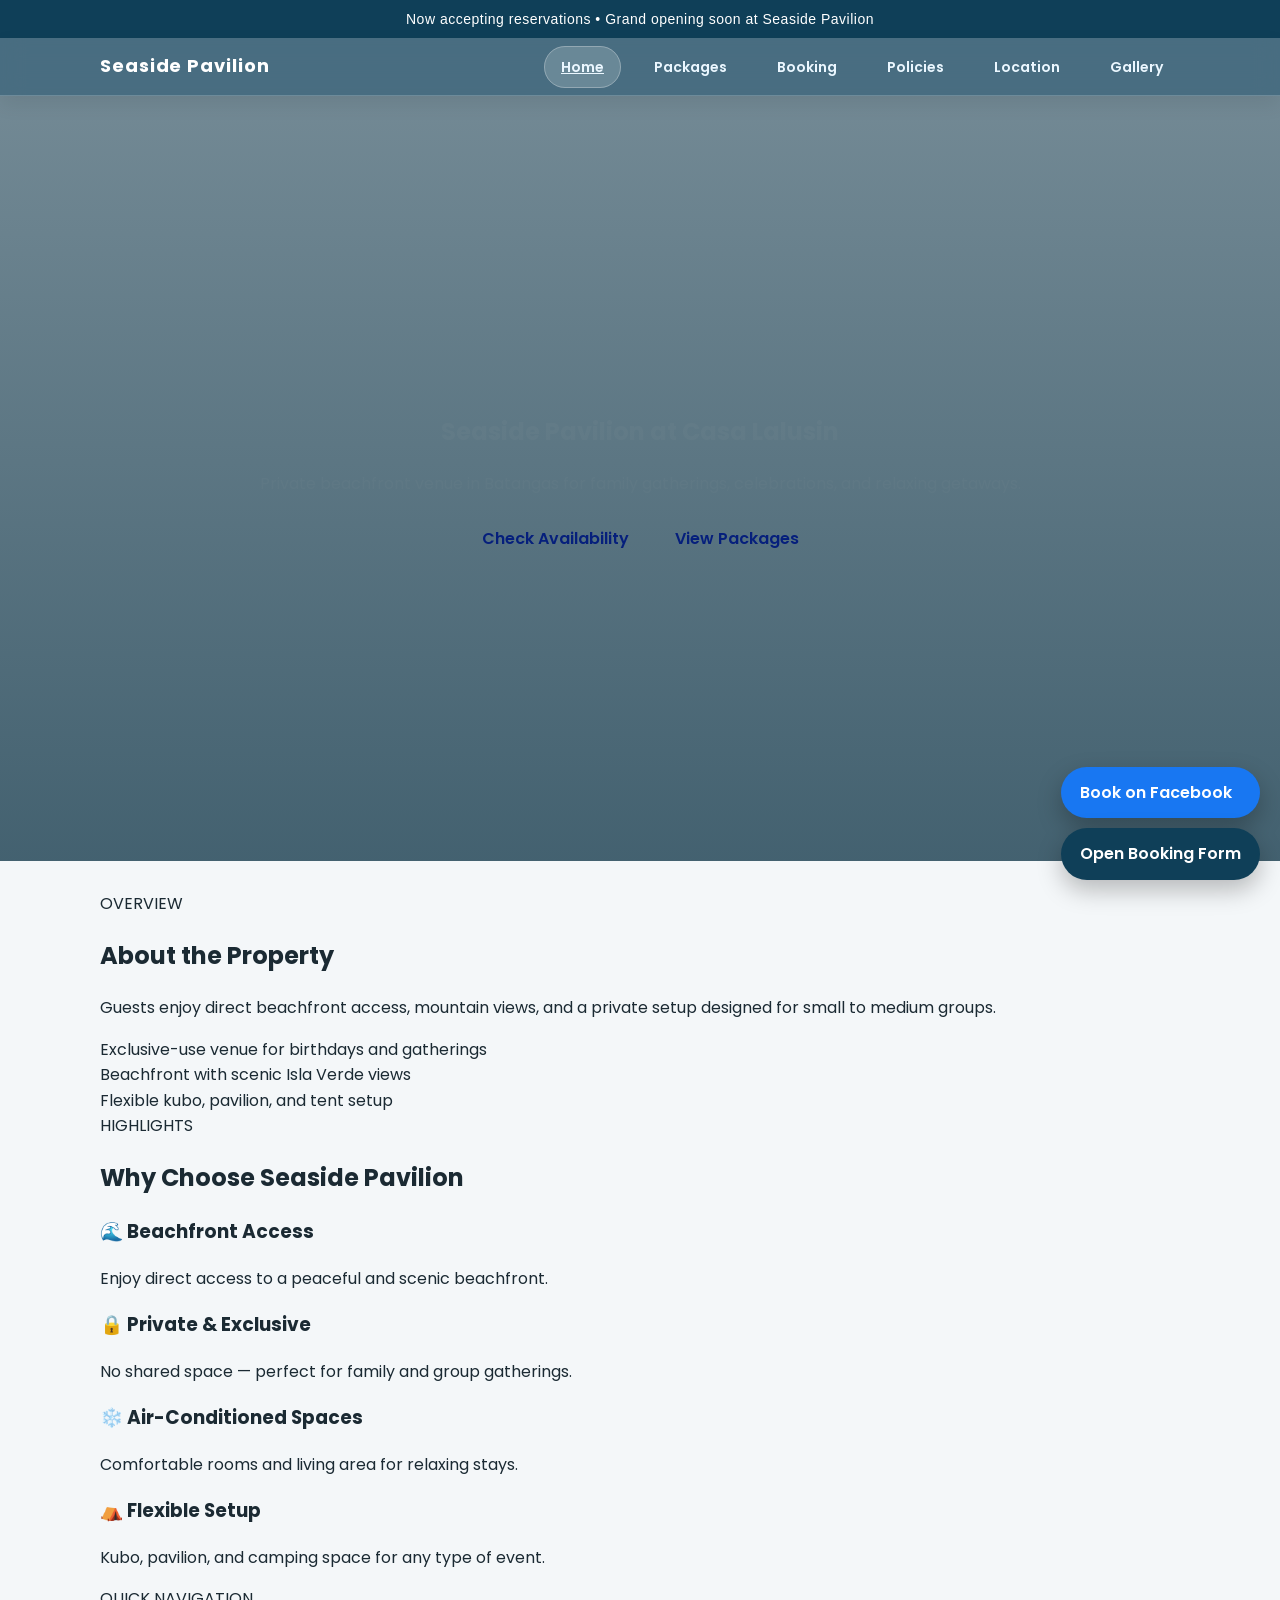
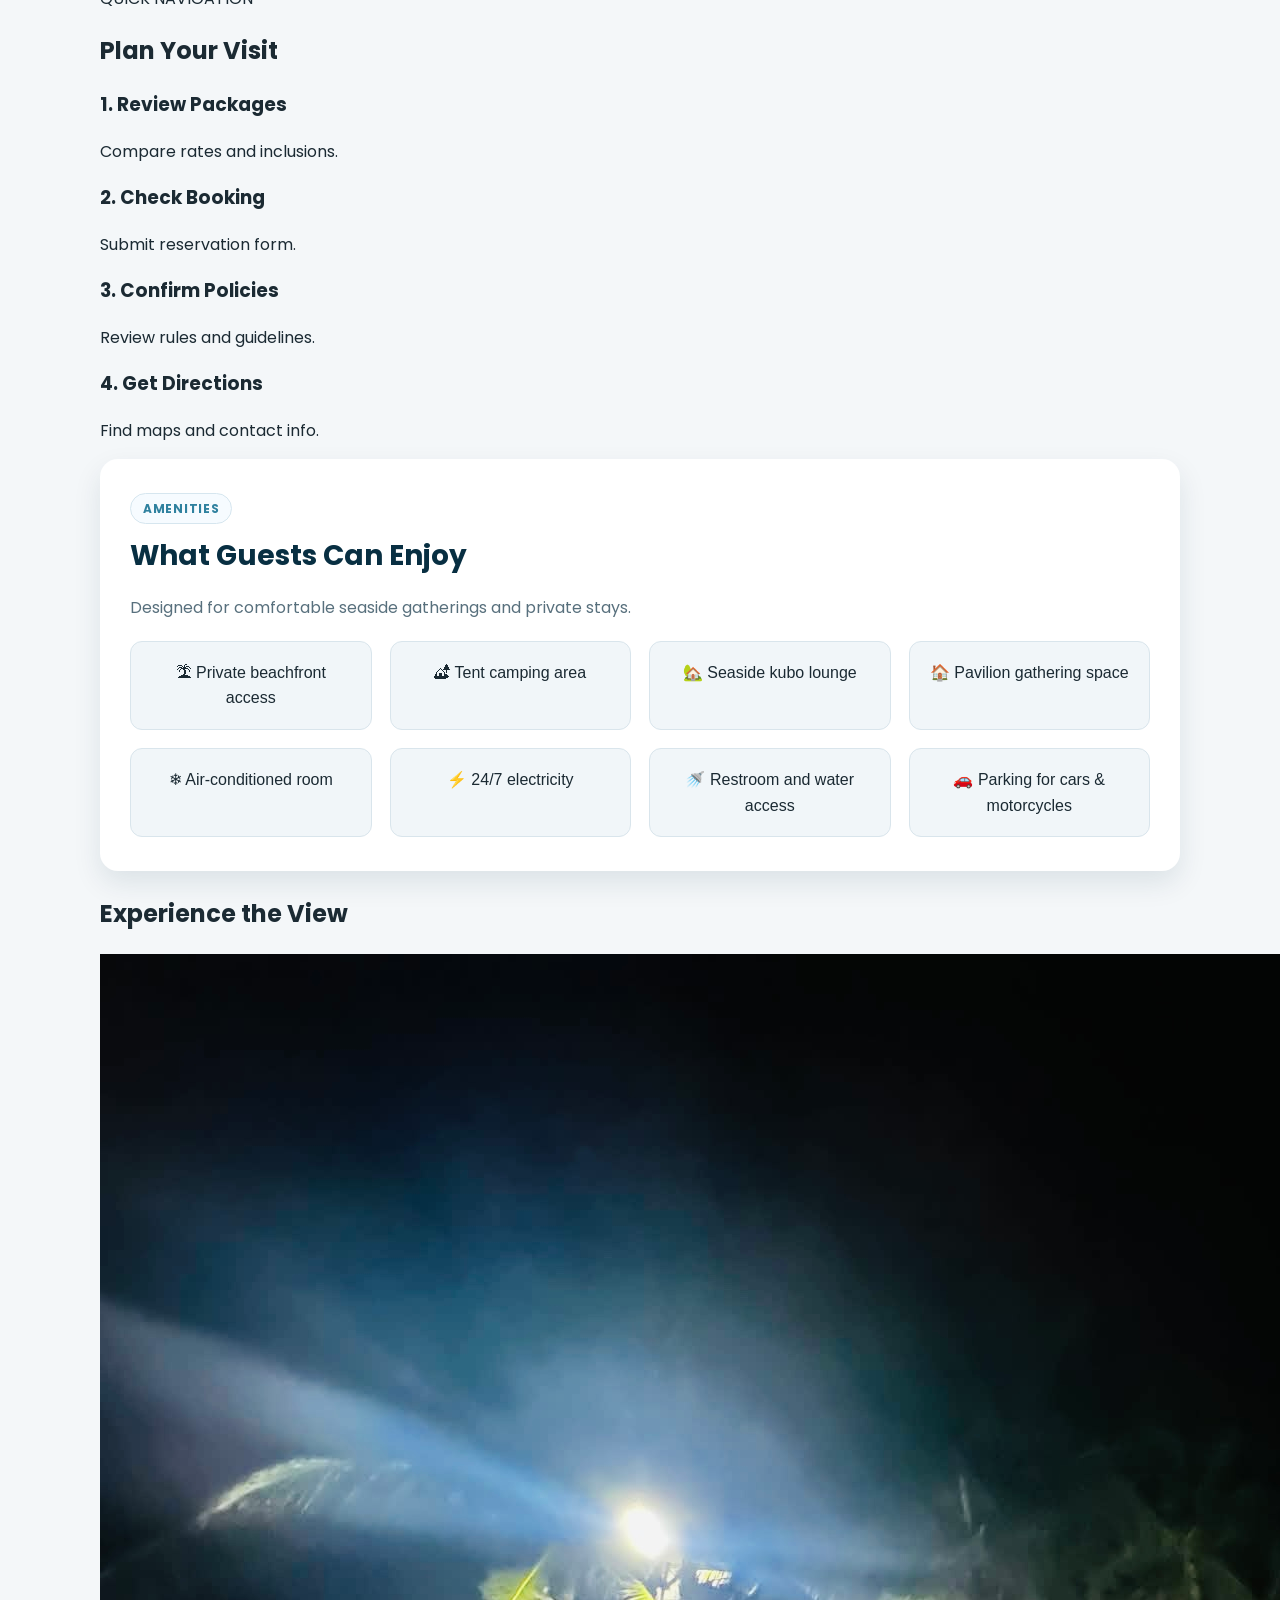
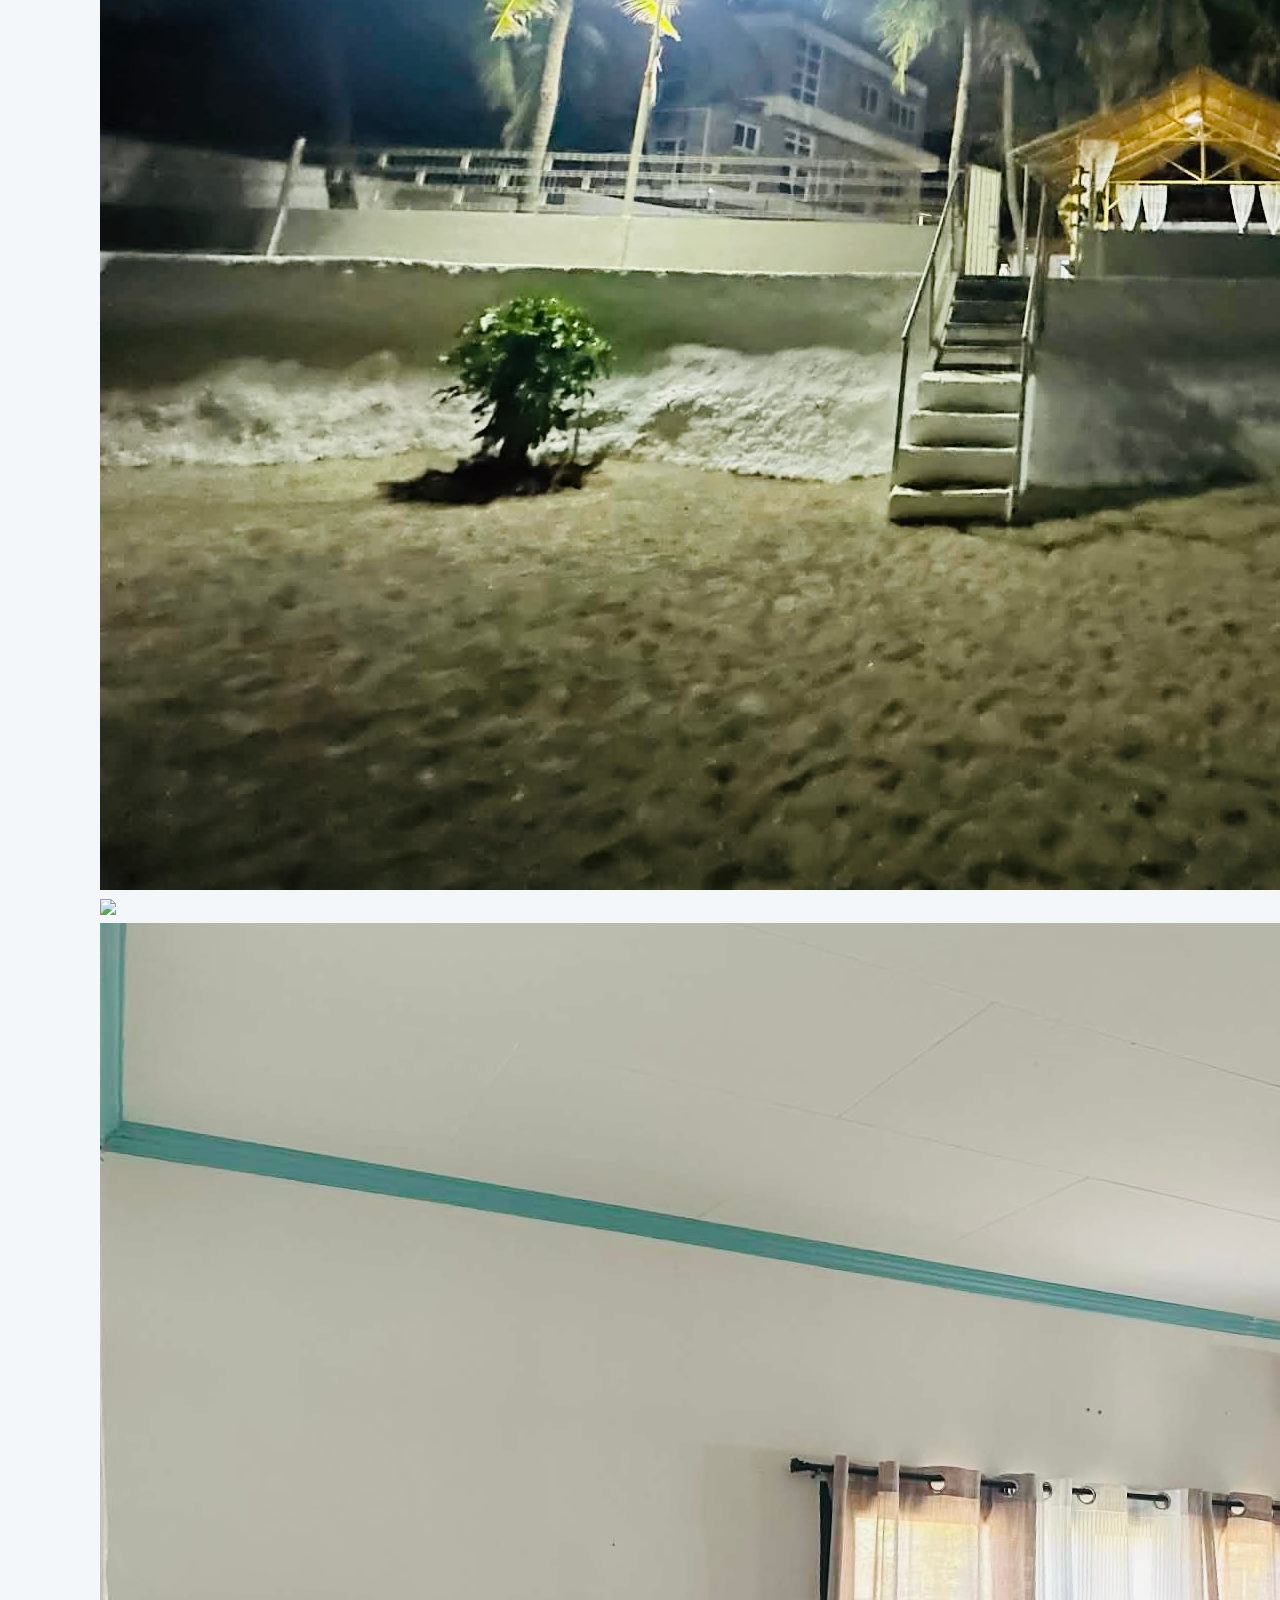
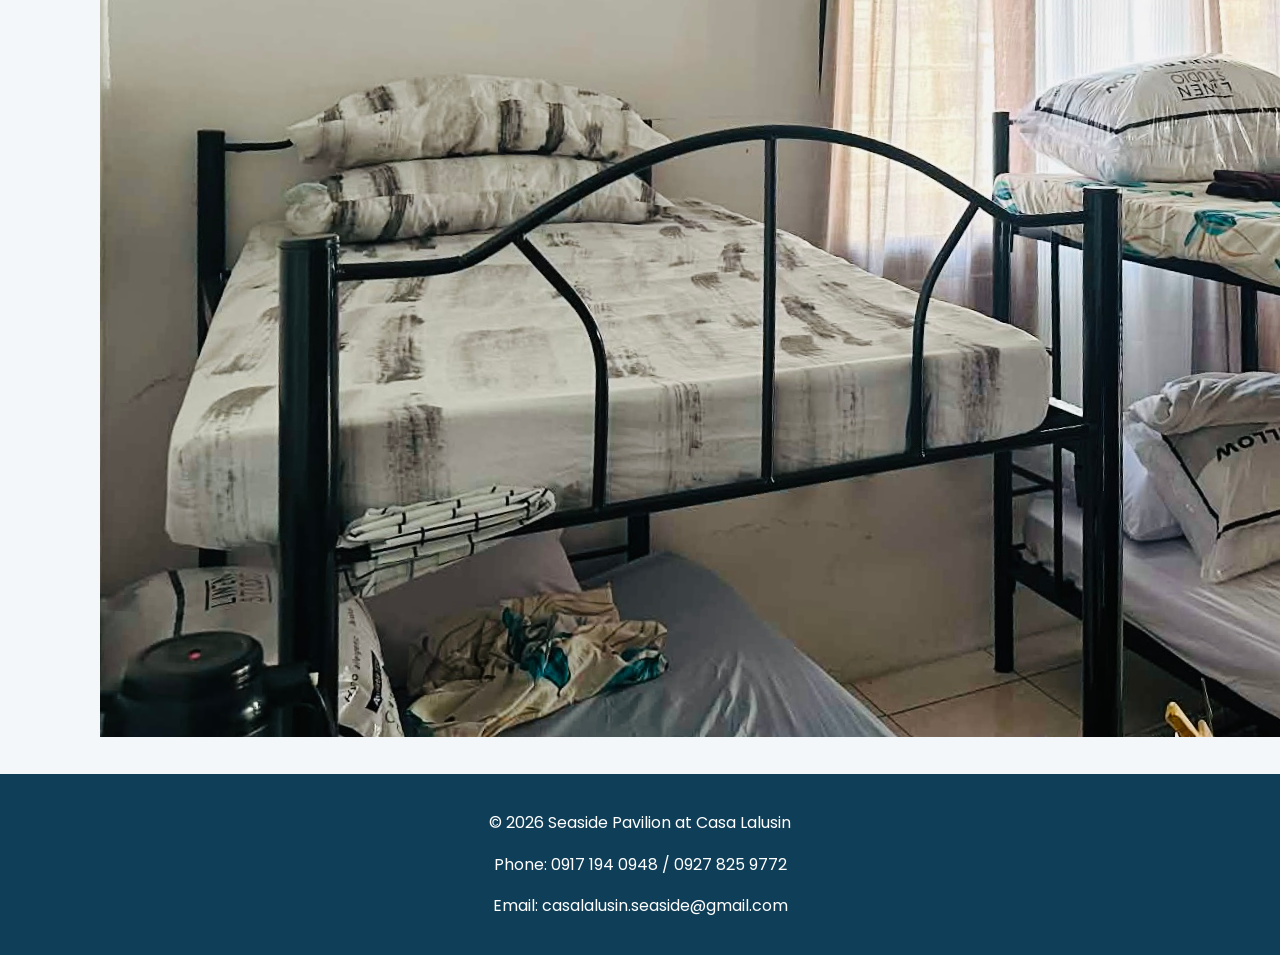
==== commit 08ed2d40: "Update index.html" ====
--- a/index.html
+++ b/index.html
@@ -56,42 +56,27 @@
 </section>
 <main>
 
-<section class="section">
-
-<div class="section-head">
-
-<span class="kicker">Overview</span>
-
-<h2>About the Property</h2>
-
-<p class="lead">
-Guests enjoy direct beachfront access, mountain views, and a private setup designed for small to medium groups.
-</p>
-
-</div>
-
-<div class="grid-3">
-
-<div class="card">
-<p>Exclusive-use venue for birthdays, barkada outings, and family weekends.</p>
-</div>
-
-<div class="card">
-<p>Beachfront location with scenic views of Isla Verde.</p>
-</div>
-
-<div class="card">
-<p>Flexible setup with kubo lounge, pavilion area, and tent space.</p>
-</div>
-
-</div>
-
-</section>
-
-<section class="highlights">
+<section class="section-box">
+  <span class="section-label">OVERVIEW</span>
+  <h2>About the Property</h2>
+
+  <p>
+    Guests enjoy direct beachfront access, mountain views, and a private setup designed for small to medium groups.
+  </p>
+
+  <div class="highlight-grid">
+    <div class="highlight-card">Exclusive-use venue for birthdays and gatherings</div>
+    <div class="highlight-card">Beachfront with scenic Isla Verde views</div>
+    <div class="highlight-card">Flexible kubo, pavilion, and tent setup</div>
+  </div>
+</section>
+
+<section class="section-box">
+  <span class="section-label">HIGHLIGHTS</span>
   <h2>Why Choose Seaside Pavilion</h2>
 
   <div class="highlight-grid">
+
     <div class="highlight-card">
       <h3>🌊 Beachfront Access</h3>
       <p>Enjoy direct access to a peaceful and scenic beachfront.</p>
@@ -111,75 +96,37 @@
       <h3>⛺ Flexible Setup</h3>
       <p>Kubo, pavilion, and camping space for any type of event.</p>
     </div>
-  </div>
-</section>
-
-<section class="section">
-
-<div class="section-head">
-
-<span class="kicker">Quick Navigation</span>
-
-<h2>Plan Your Visit</h2>
-
-<p class="lead">
-Each major section has a dedicated page to keep information clean and easy to scan.
-</p>
-
-</div>
-
-<div class="grid-2">
-
-<div class="card">
-
-<h3>1. Review Packages</h3>
-
-<p>Compare rates, capacity, and inclusions.</p>
-
-<p>
-<a class="btn btn-brand" href="packages.html">Open Packages</a>
-</p>
-
-</div>
-
-<div class="card">
-
-<h3>2. Check Booking Steps</h3>
-
-<p>Use the calendar and submit the reservation form.</p>
-
-<p>
-<a class="btn btn-brand" href="booking.html">Open Booking</a>
-</p>
-
-</div>
-
-<div class="card">
-
-<h3>3. Confirm Policies</h3>
-
-<p>Read terms for payments, capacity, and check-in/check-out.</p>
-
-<p>
-<a class="btn btn-brand" href="policies.html">Open Policies</a>
-</p>
-
-</div>
-
-<div class="card">
-
-<h3>4. Check Directions</h3>
-
-<p>Find map links, contact numbers, and transport details.</p>
-
-<p>
-<a class="btn btn-brand" href="location.html">Open Location</a>
-</p>
-
-</div>
-
-</div>
-
+
+  </div>
+</section>
+
+<section class="section-box">
+  <span class="section-label">QUICK NAVIGATION</span>
+  <h2>Plan Your Visit</h2>
+
+  <div class="highlight-grid">
+
+    <div class="highlight-card">
+      <h3>1. Review Packages</h3>
+      <p>Compare rates and inclusions.</p>
+    </div>
+
+    <div class="highlight-card">
+      <h3>2. Check Booking</h3>
+      <p>Submit reservation form.</p>
+    </div>
+
+    <div class="highlight-card">
+      <h3>3. Confirm Policies</h3>
+      <p>Review rules and guidelines.</p>
+    </div>
+
+    <div class="highlight-card">
+      <h3>4. Get Directions</h3>
+      <p>Find maps and contact info.</p>
+    </div>
+
+  </div>
 </section>
 
 <section class="section amenities">
@@ -258,6 +205,22 @@
 
 </div>
 
+<script>
+const sections = document.querySelectorAll(".section-box");
+
+const observer = new IntersectionObserver(entries => {
+  entries.forEach(entry => {
+    if (entry.isIntersecting) {
+      entry.target.classList.add("show");
+    }
+  });
+});
+
+sections.forEach(section => {
+  observer.observe(section);
+});
+</script>
+  
 </body>
 
 </html>
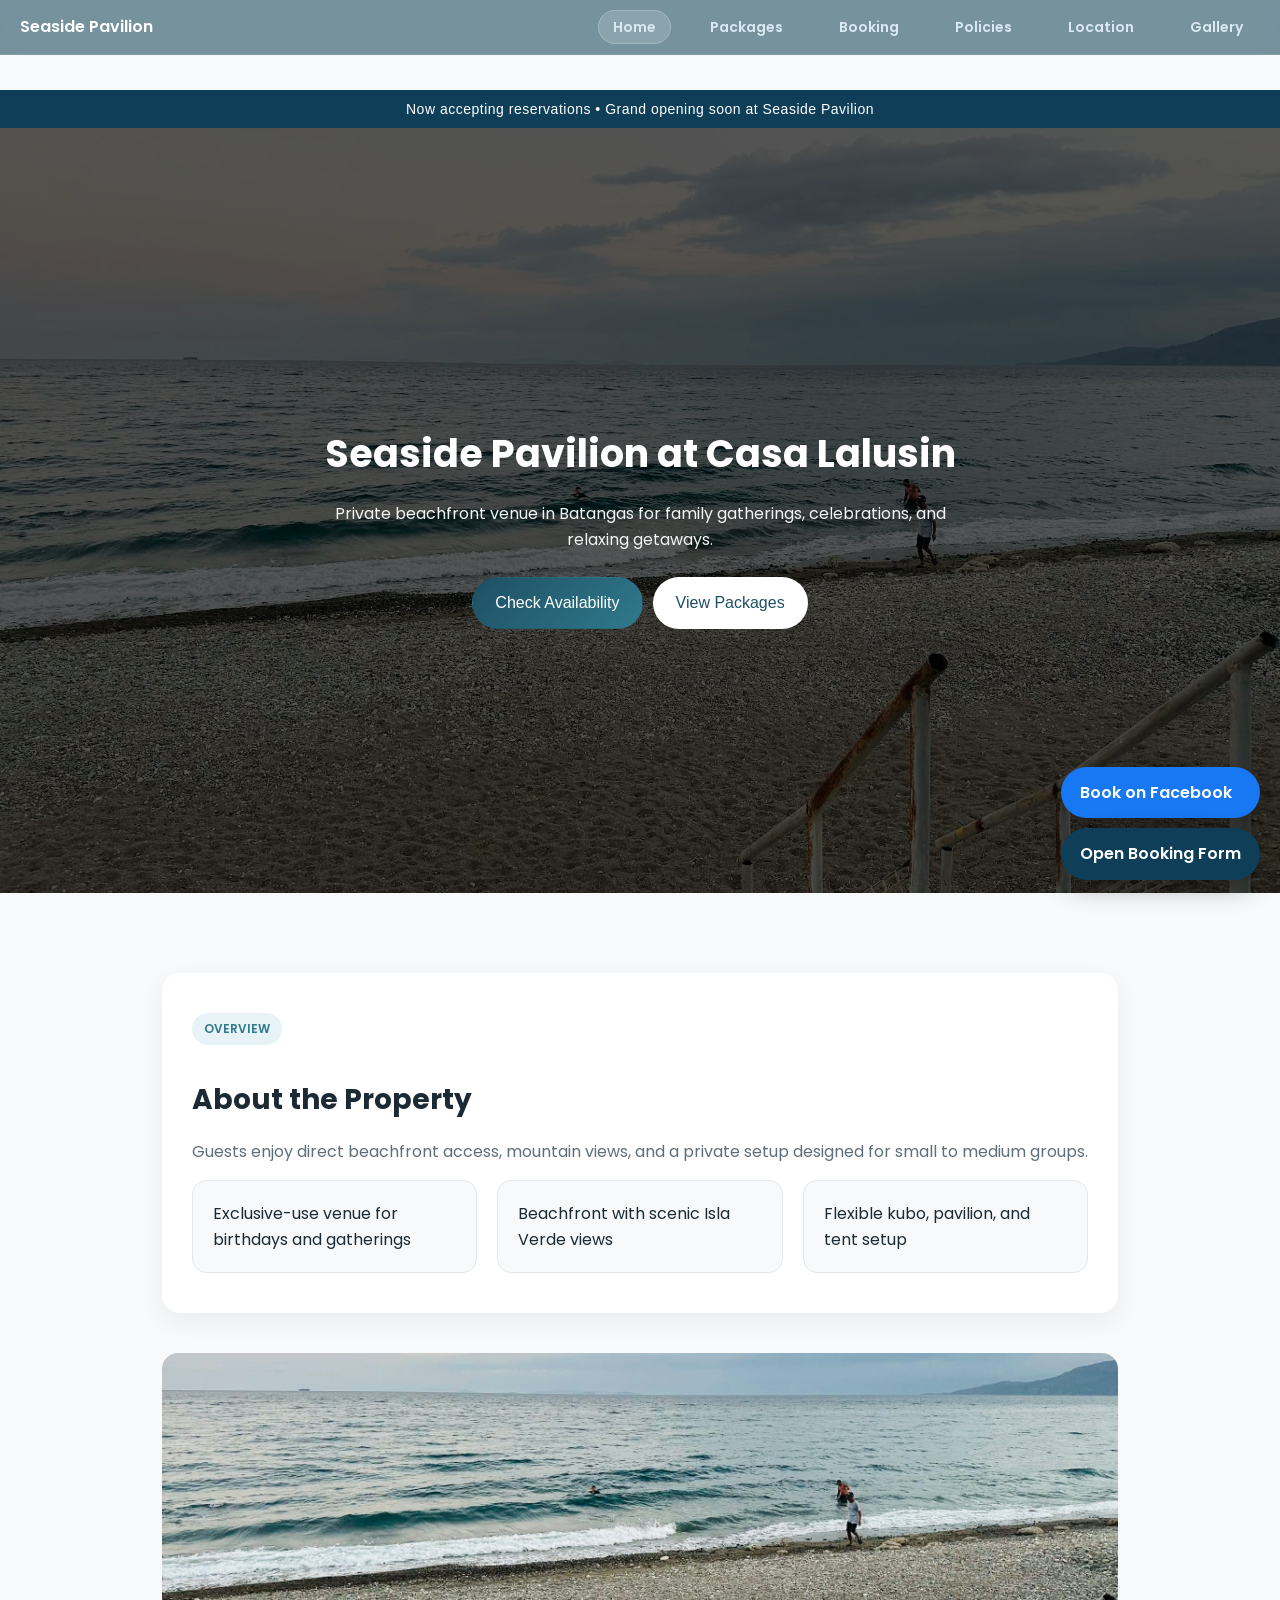
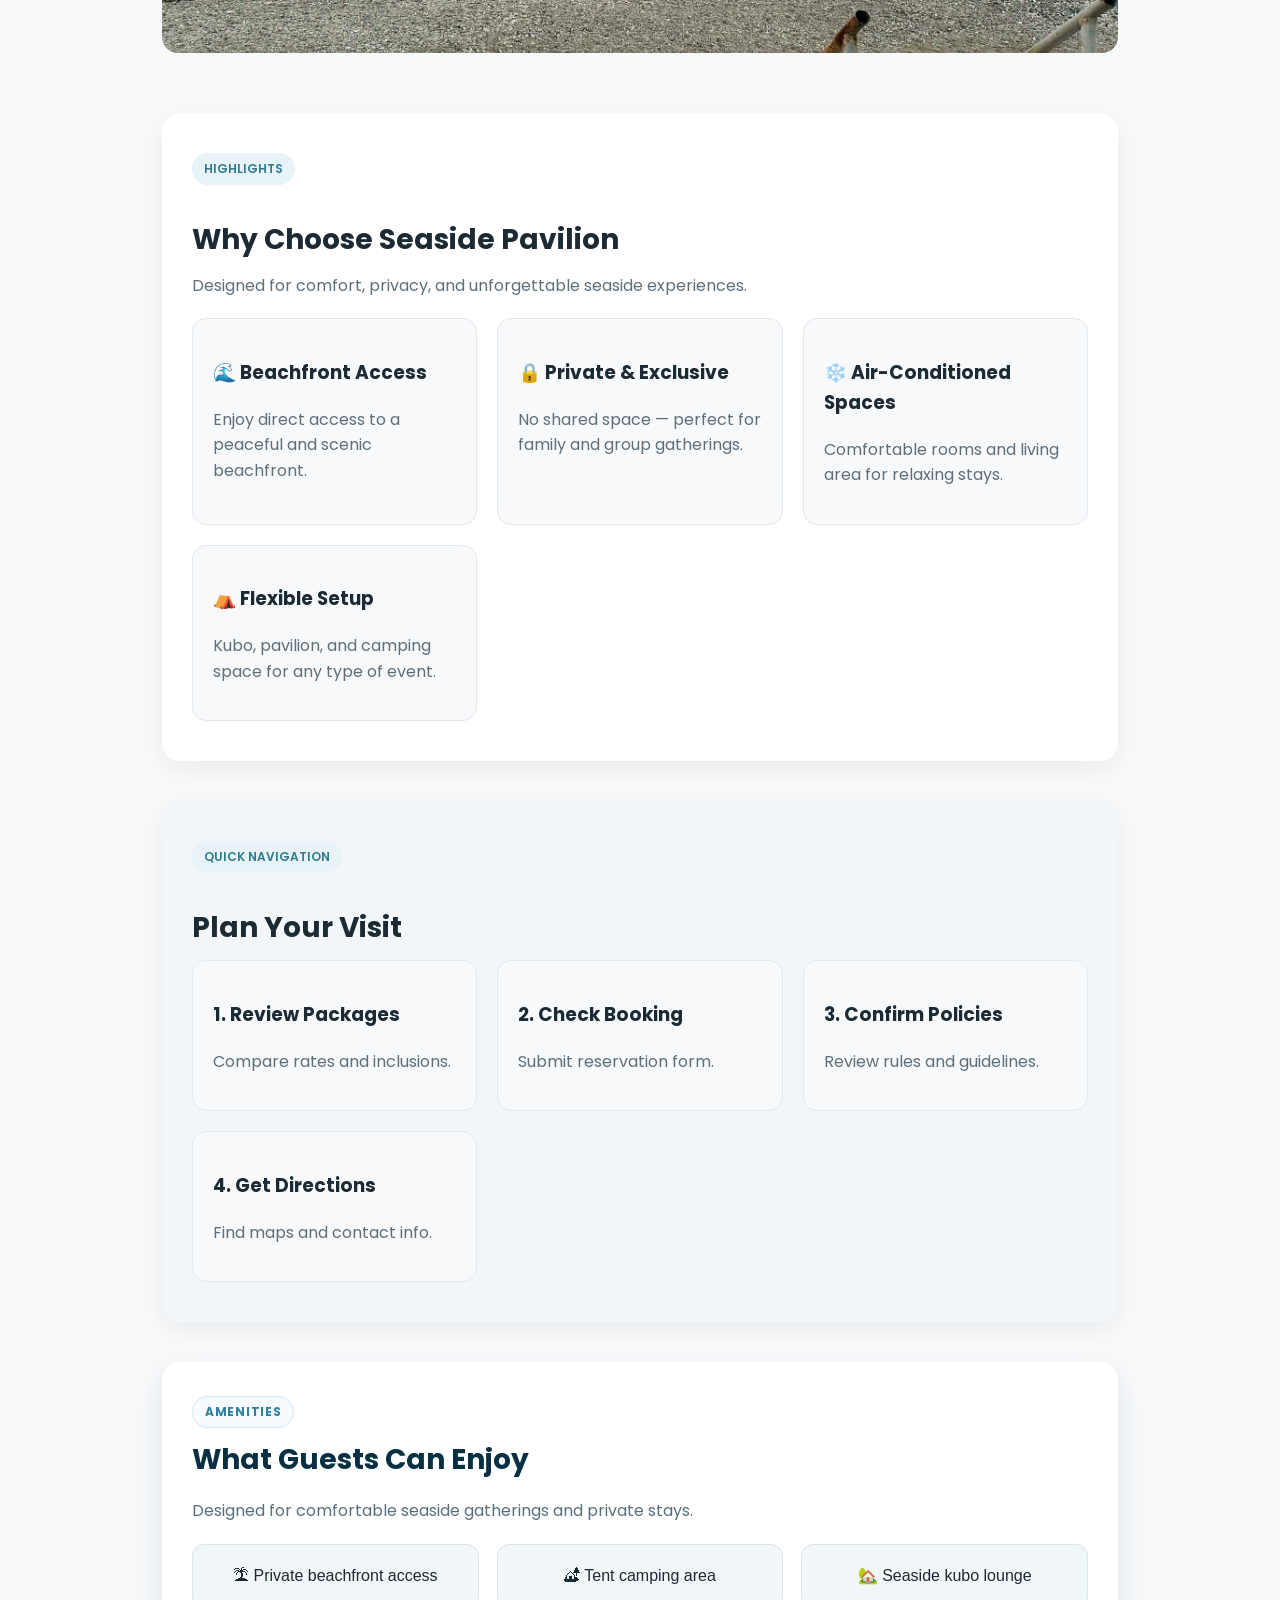
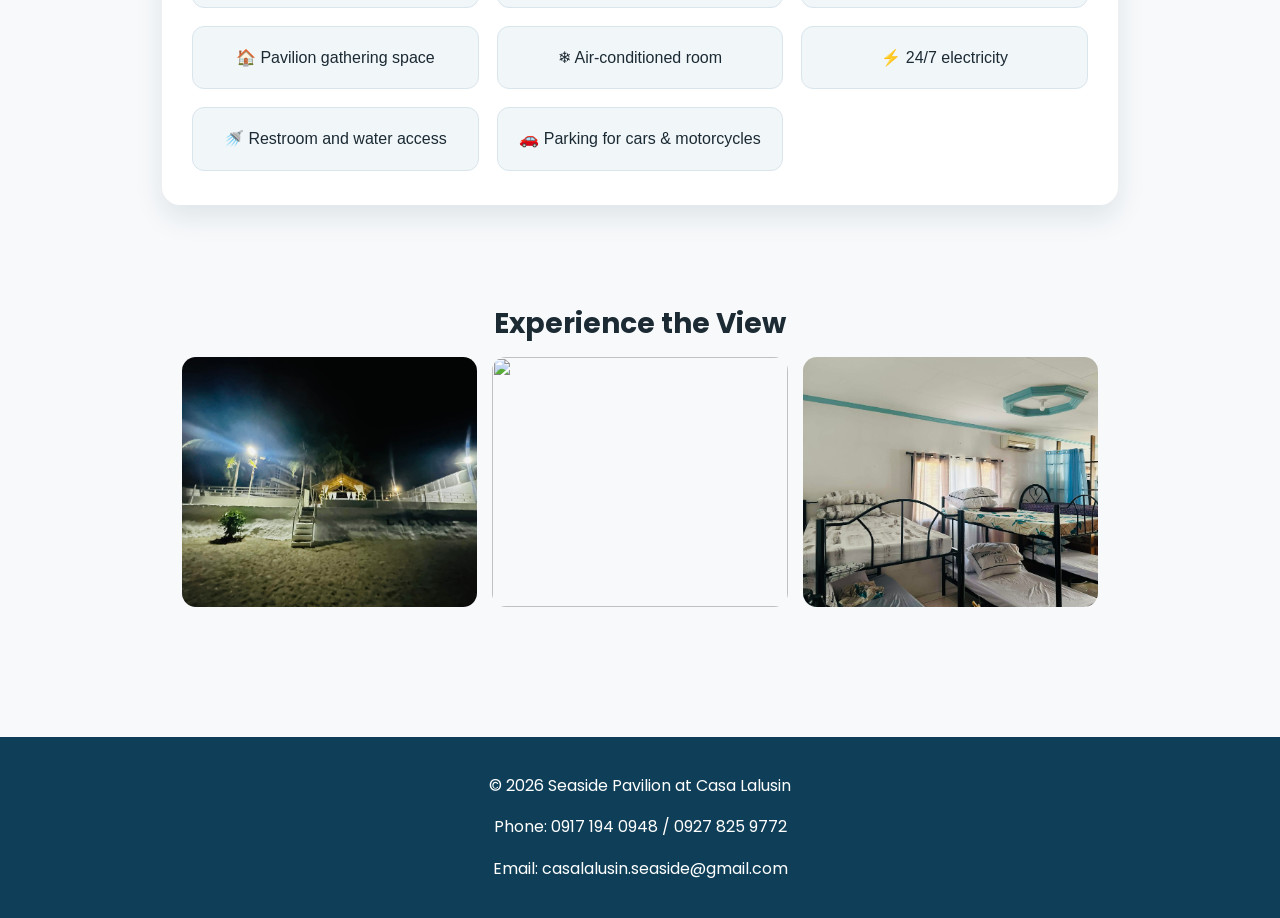
==== commit b599fa80: "Update index.html" ====
--- a/index.html
+++ b/index.html
@@ -71,10 +71,18 @@
   </div>
 </section>
 
+<section class="image-break">
+  <img src="Photos/beach-front.jpg" alt="">
+</section>
+  
 <section class="section-box">
   <span class="section-label">HIGHLIGHTS</span>
   <h2>Why Choose Seaside Pavilion</h2>
 
+<p class="section-subtext">
+  Designed for comfort, privacy, and unforgettable seaside experiences.
+</p>
+  
   <div class="highlight-grid">
 
     <div class="highlight-card">
--- a/styles.css
+++ b/styles.css
@@ -32,58 +32,54 @@
   flex-direction: column;
 }
 
+/* ===== GLASS HEADER ===== */
+
 .site-header {
-
-position:sticky;
-
-top:0;
-
-z-index:25;
-
-background:rgba(15,63,88,0.75);
-
-backdrop-filter:blur(12px);
-
--webkit-backdrop-filter:blur(12px);
-
-border-bottom:1px solid rgba(255,255,255,0.2);
-
-box-shadow:0 8px 20px rgba(0,0,0,0.08);
-
+  position: fixed;
+  top: 0;
+  width: 100%;
+  z-index: 1000;
+
+  background: rgba(31, 78, 95, 0.6);
+  backdrop-filter: blur(10px);
+
+  border-bottom: 1px solid rgba(255,255,255,0.1);
 }
 
 .header-wrap {
-  max-width: var(--max-width);
-  margin: 0 auto;
-  padding: 14px 20px;
+  max-width: 1300px;
+  margin: auto;
   display: flex;
   justify-content: space-between;
   align-items: center;
-}
-
-.brand{
-
-color:#fff;
-
-text-decoration:none;
-
-font-weight:700;
-
-letter-spacing:0.05em;
-
-font-size:18px;
-
+  padding: 14px 20px;
 }
 
 .site-nav a {
-  color: #ebf7ff;
-  text-decoration: none;
-  margin-left: 12px;
-  font-weight: 600;
-}
-
-.site-nav a.active {
-  text-decoration: underline;
+  color: white;
+  opacity: 0.85;
+  margin-left: 18px;
+  transition: 0.3s;
+}
+
+.site-nav a:hover {
+  opacity: 1;
+}
+
+.site-nav .active {
+  background: rgba(255,255,255,0.15);
+  padding: 6px 14px;
+  border-radius: 999px;
+}
+
+body {
+  padding-top: 90px;
+}
+
+@media (max-width: 768px) {
+  body {
+    padding-top: 110px;
+  }
 }
 
 .hero {
@@ -1338,3 +1334,345 @@
   overflow: hidden;
   box-shadow: 0 6px 18px rgba(0,0,0,0.1);
 }
+
+/* ===== HERO UPGRADE ===== */
+
+.hero {
+  position: relative;
+  height: 90vh;
+  background: url("Photos/beach-front.jpg") center/cover no-repeat;
+  display: flex;
+  align-items: center;
+  justify-content: center;
+}
+
+.hero-overlay {
+  position: absolute;
+  inset: 0;
+  background: linear-gradient(to bottom, rgba(0,0,0,0.4), rgba(0,0,0,0.6));
+}
+
+.hero-content {
+  position: relative;
+  text-align: center;
+  color: white;
+  max-width: 700px;
+  padding: 20px;
+}
+
+.hero-content h1 {
+  font-size: 42px;
+  font-weight: 700;
+  margin-bottom: 15px;
+}
+
+.hero-content p {
+  font-size: 16px;
+  margin-bottom: 25px;
+}
+
+/* Buttons */
+.hero-buttons {
+  display: flex;
+  gap: 10px;
+  justify-content: center;
+  flex-wrap: wrap;
+}
+
+.btn {
+  padding: 12px 20px;
+  border-radius: 999px;
+  text-decoration: none;
+  font-weight: 500;
+  transition: 0.3s ease;
+}
+
+.btn.primary {
+  background: #1f4f63;
+  color: white;
+}
+
+.btn.secondary {
+  background: white;
+  color: #1f4f63;
+}
+
+/* Hover */
+.btn:hover {
+  transform: translateY(-2px);
+  opacity: 0.9;
+}
+
+/* ===== HERO UPGRADE ===== */
+
+.hero {
+  position: relative;
+  height: 85vh;
+  background: url("Photos/beach-front.jpg") center/cover no-repeat;
+  display: flex;
+  align-items: center;
+  justify-content: center;
+}
+
+.hero-overlay {
+  position: absolute;
+  inset: 0;
+  background: rgba(0,0,0,0.45); /* LESS DARK */
+}
+
+.hero-content {
+  position: relative;
+  text-align: center;
+  color: white;
+  padding: 20px;
+}
+
+.hero-content h1 {
+  font-size: 38px;
+  font-weight: 700;
+  margin-bottom: 10px;
+}
+
+.hero-content p {
+  font-size: 16px;
+  opacity: 0.95;
+}
+
+/* Buttons */
+.hero-buttons {
+  display: flex;
+  gap: 10px;
+  justify-content: center;
+  flex-wrap: wrap;
+}
+
+.btn {
+  padding: 12px 22px;
+  border-radius: 999px;
+  font-weight: 500;
+  transition: all 0.3s ease;
+}
+
+.btn.primary {
+  background: linear-gradient(135deg, #1f4f63, #2f7a8c);
+  color: white;
+}
+
+.btn.secondary {
+  background: white;
+  color: #1f4f63;
+}
+
+.btn:hover {
+  transform: translateY(-3px) scale(1.03);
+  box-shadow: 0 10px 25px rgba(0,0,0,0.15);
+}
+
+/* ===== PREVIEW ===== */
+
+.preview {
+  padding: 50px 20px;
+  text-align: center;
+}
+
+.preview-grid {
+  display: grid;
+  grid-template-columns: repeat(auto-fit, minmax(250px, 1fr));
+  gap: 15px;
+}
+
+.preview-grid img {
+  width: 100%;
+  height: 250px;
+  object-fit: cover;
+  border-radius: 14px;
+}
+
+/* ===== GLOBAL FIX ===== */
+
+body {
+  margin: 0;
+  font-family: 'Poppins', sans-serif;
+  background: #f7f9fb;
+}
+
+main {
+  max-width: 1100px;
+  margin: auto;
+  padding: 20px;
+}
+
+section {
+  margin-bottom: 60px;
+}
+
+img {
+  max-width: 100%;
+  height: auto;
+  display: block;
+}
+
+img {
+  max-width: 100%;
+  height: auto;
+  display: block;
+}
+
+.highlight-grid {
+  display: grid;
+  grid-template-columns: repeat(auto-fit, minmax(220px, 1fr));
+  gap: 20px;
+}
+
+.highlight-card {
+  background: #f7f9fb;
+  padding: 20px;
+  border-radius: 14px;
+  border: 1px solid #e3e8ee;
+
+  transition: all 0.25s ease;
+}
+
+.highlight-card:hover {
+  transform: translateY(-6px);
+  box-shadow: 0 12px 30px rgba(0,0,0,0.1);
+}
+
+.floating-buttons {
+  position: fixed;
+  bottom: 20px;
+  right: 20px;
+  display: flex;
+  flex-direction: column;
+  gap: 10px;
+  z-index: 999;
+}
+
+.floating-buttons a {
+  padding: 10px 14px;
+  border-radius: 999px;
+  font-size: 13px;
+}
+
+@media (max-width: 768px) {
+
+  .hero-content h1 {
+    font-size: 26px;
+  }
+
+  .hero-content p {
+    font-size: 14px;
+  }
+
+  main {
+    padding: 15px;
+  }
+
+}
+
+/* ===== UNIFIED SECTION STYLE ===== */
+
+.section-box {
+  background: #ffffff;
+  padding: 40px 30px;
+  border-radius: 18px;
+  box-shadow: 0 8px 25px rgba(0,0,0,0.06);
+  margin-bottom: 40px;
+}
+
+.section-label {
+  display: inline-block;
+  font-size: 12px;
+  font-weight: 600;
+  color: #2f7a8c;
+  background: #e7f3f7;
+  padding: 6px 12px;
+  border-radius: 999px;
+  margin-bottom: 10px;
+}
+
+.section-box h2 {
+  margin-bottom: 10px;
+}
+
+.section-box p {
+  color: #5f6f7a;
+}
+
+.hero-content {
+  animation: fadeUp 1s ease forwards;
+}
+
+@keyframes fadeUp {
+  from {
+    opacity: 0;
+    transform: translateY(30px);
+  }
+  to {
+    opacity: 1;
+    transform: translateY(0);
+  }
+}
+
+.section-box {
+  opacity: 0;
+  transform: translateY(40px);
+  transition: 0.6s ease;
+}
+
+.section-box.show {
+  opacity: 1;
+  transform: translateY(0);
+}
+
+.brand {
+  color: white;
+  text-decoration: none;
+  font-weight: 600;
+}
+
+.brand:visited {
+  color: white;
+}
+
+.section-box:nth-child(even) {
+  background: #f2f6f8;
+}
+
+.section-subtext {
+  color: #6b7c85;
+  margin-top: 8px;
+  margin-bottom: 20px;
+}
+
+.hero::before {
+  content: "";
+  position: absolute;
+  inset: 0;
+  background: rgba(0,0,0,0.35);
+}
+
+.hero-content {
+  position: relative;
+  z-index: 2;
+}
+
+.highlight-grid {
+  grid-template-columns: repeat(auto-fit, minmax(260px, 1fr));
+}
+
+.image-break img {
+  width: 100%;
+  height: 300px;
+  object-fit: cover;
+  border-radius: 16px;
+}
+
+h2 {
+  font-size: 28px;
+  margin-bottom: 10px;
+}
+
+p {
+  line-height: 1.6;
+}
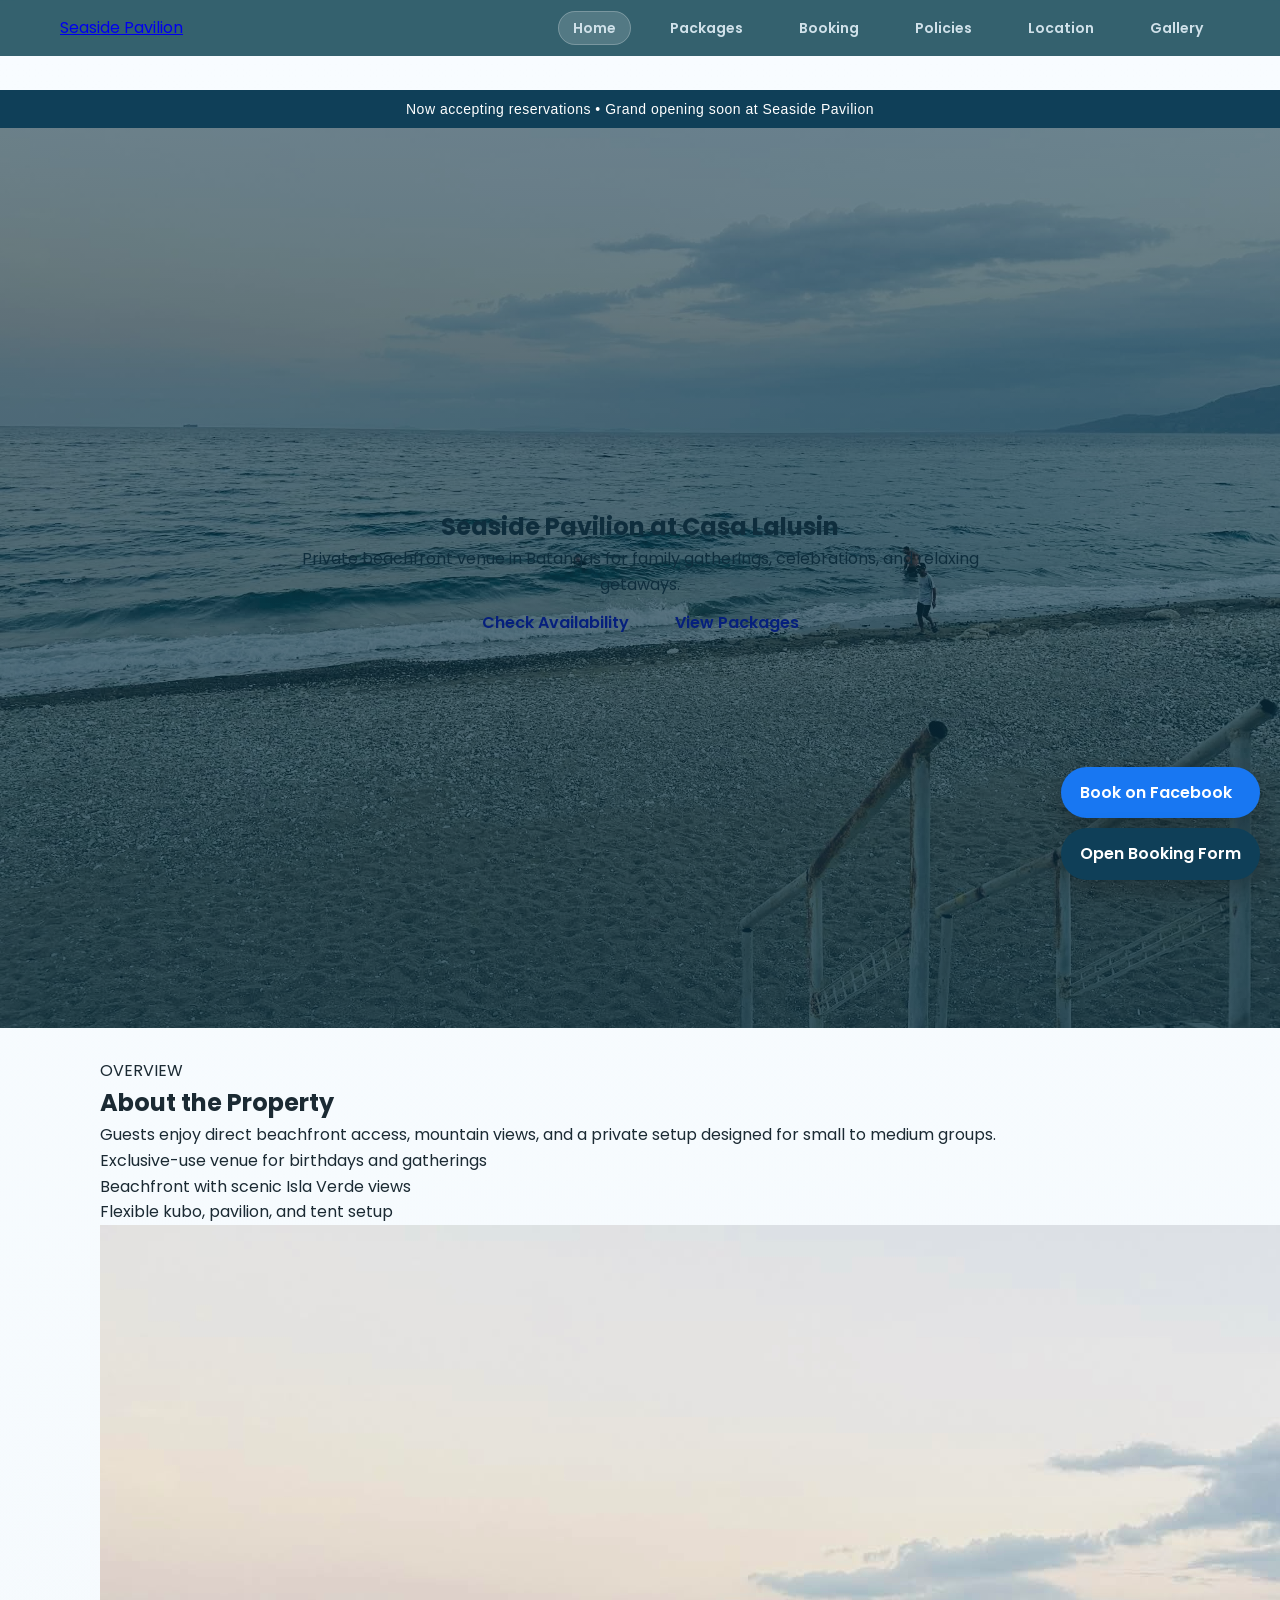
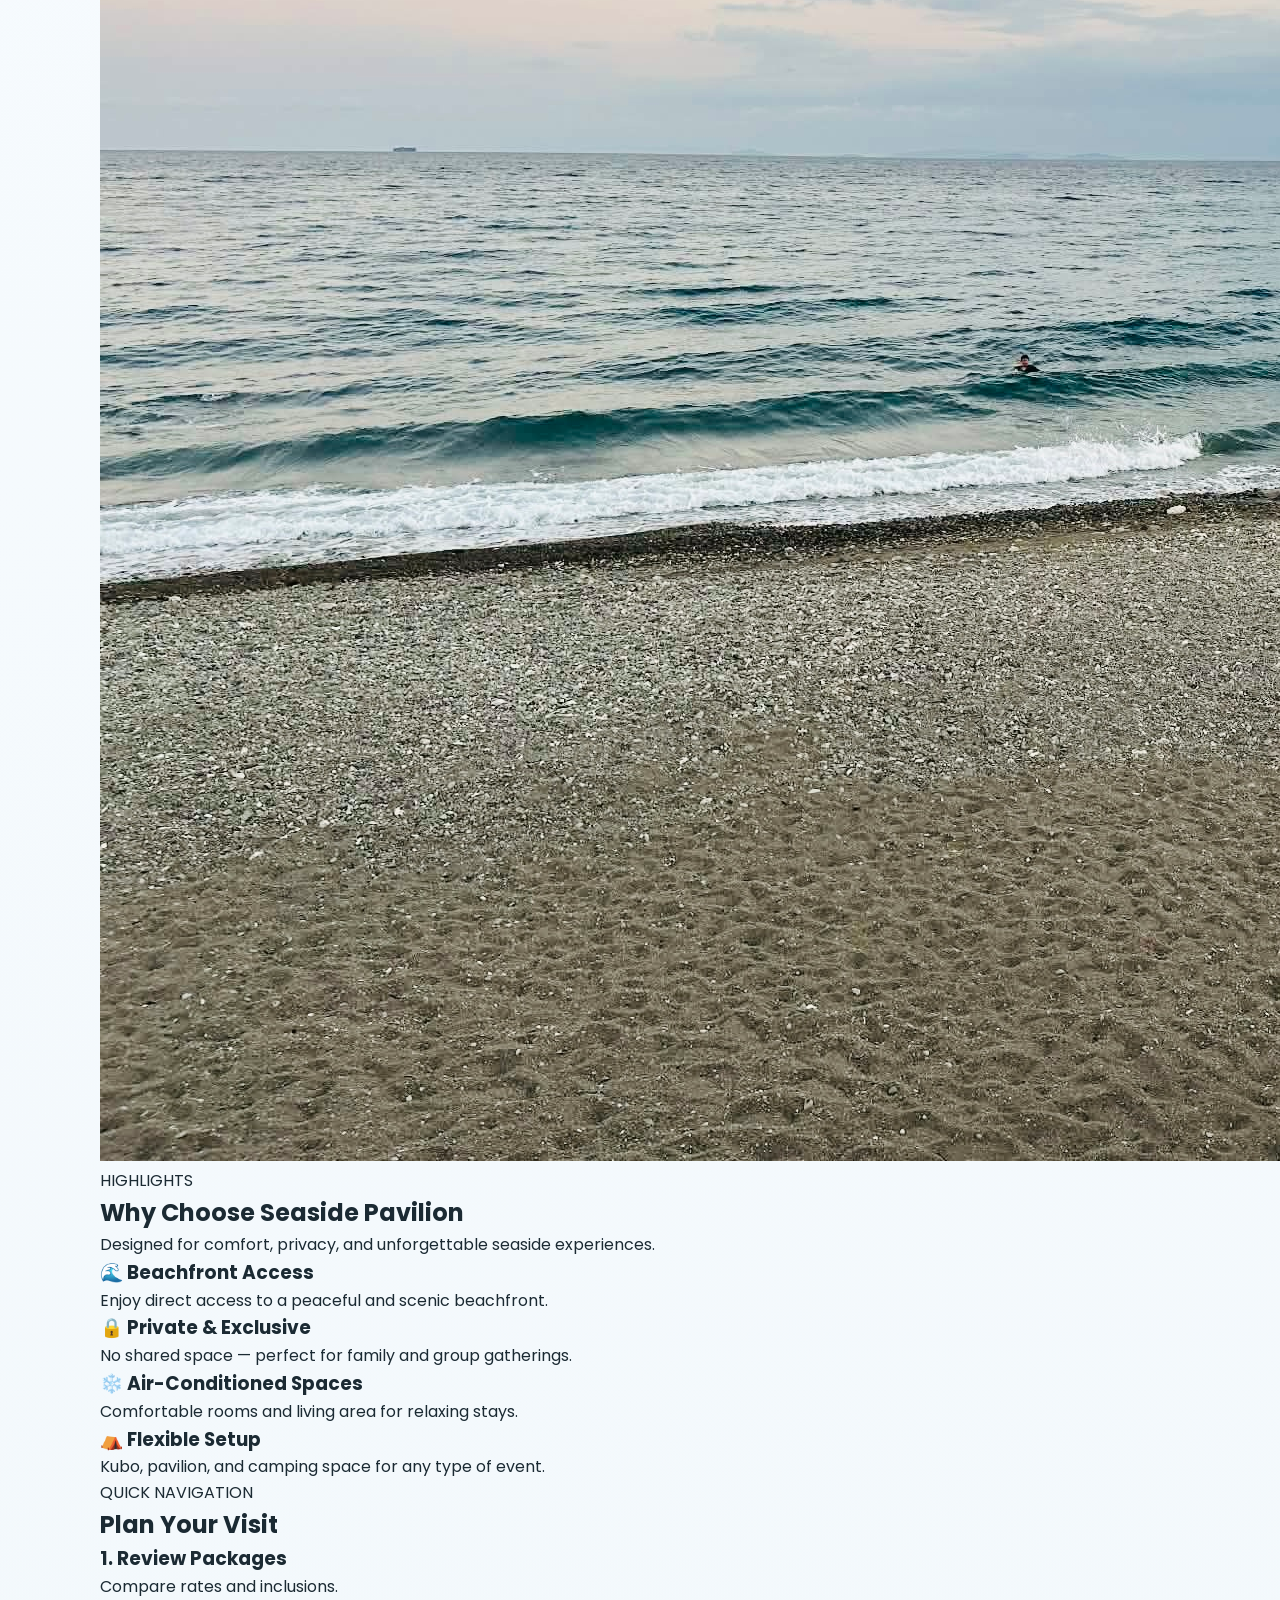
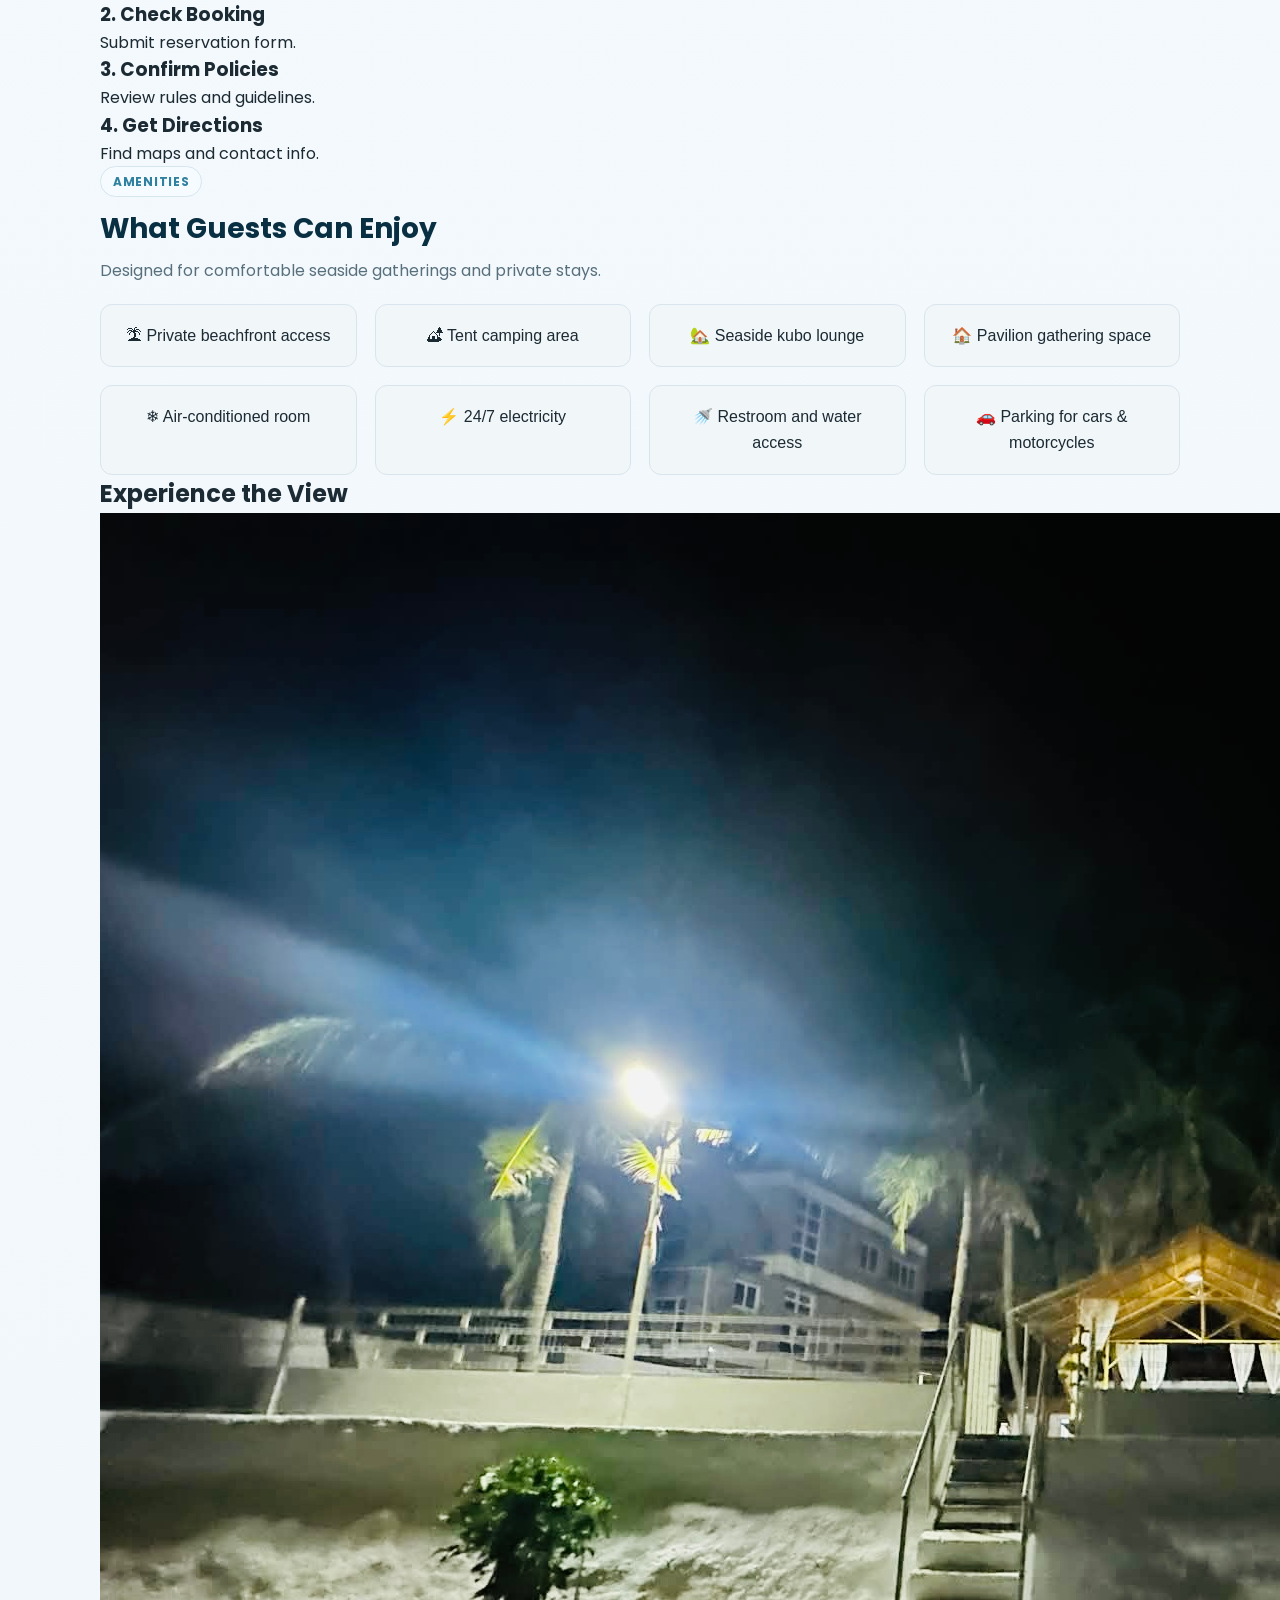
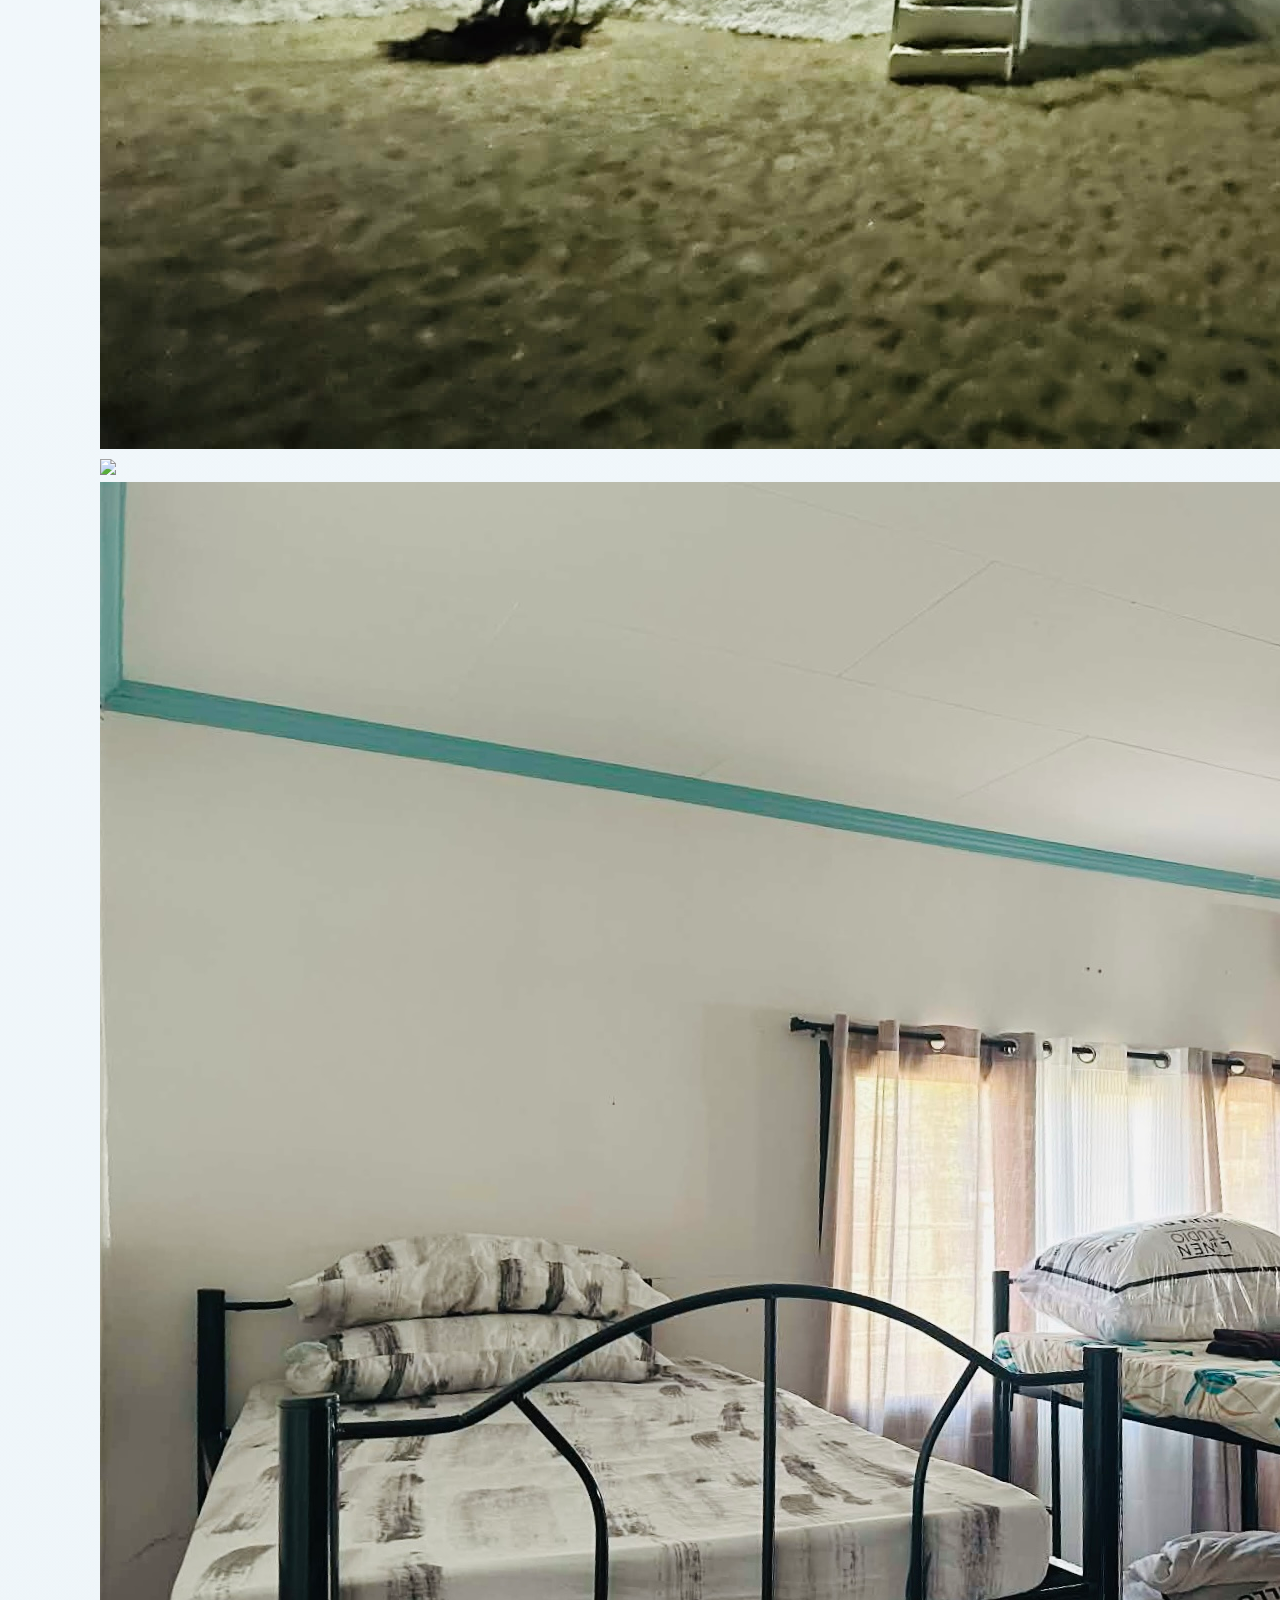
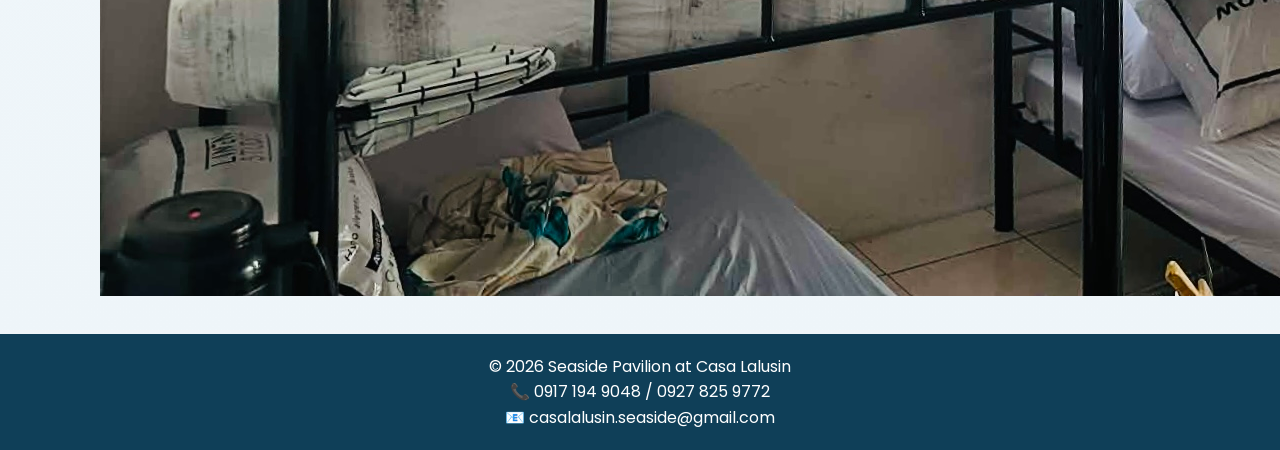
==== commit 3ee3f034: "Update index.html" ====
--- a/index.html
+++ b/index.html
@@ -8,7 +8,7 @@
 <title>Seaside Pavilion at Casa Lalusin</title>
 
 <link href="https://fonts.googleapis.com/css2?family=Poppins:wght@300;400;500;600;700&display=swap" rel="stylesheet">
-<link rel="stylesheet" href="styles.css">
+<link rel="stylesheet" href="./styles.css">
 
 </head>
 
@@ -180,13 +180,10 @@
 </main>
 
 <footer class="footer">
-
-<p>© 2026 Seaside Pavilion at Casa Lalusin</p>
-
-<p>Phone: 0917 194 0948 / 0927 825 9772</p>
-
-<p>Email: casalalusin.seaside@gmail.com</p>
-
+  <p>© 2026 Seaside Pavilion at Casa Lalusin</p>
+
+  <p>📞 0917 194 9048 / 0927 825 9772</p>
+  <p>📧 casalalusin.seaside@gmail.com</p>
 </footer>
 
 <div class="floating-book">
--- a/styles.css
+++ b/styles.css
@@ -1,3 +1,13 @@
+* {
+  margin: 0;
+  padding: 0;
+  box-sizing: border-box;
+}
+
+body {
+  margin: 0;
+}
+
 :root {
   --bg: #eef5f9;
   --surface: #ffffff;
@@ -39,20 +49,17 @@
   top: 0;
   width: 100%;
   z-index: 1000;
-
-  background: rgba(31, 78, 95, 0.6);
+  background: rgba(30, 80, 95, 0.9);
   backdrop-filter: blur(10px);
-
-  border-bottom: 1px solid rgba(255,255,255,0.1);
 }
 
 .header-wrap {
-  max-width: 1300px;
+  max-width: 1200px;
   margin: auto;
   display: flex;
   justify-content: space-between;
   align-items: center;
-  padding: 14px 20px;
+  padding: 15px 20px;
 }
 
 .site-nav a {
@@ -78,17 +85,21 @@
 
 @media (max-width: 768px) {
   body {
-    padding-top: 110px;
+    padding-top: 120px;
   }
 }
 
 .hero {
-  background:
-    linear-gradient(rgba(7,30,42,0.6),rgba(7,30,42,0.5)),
-    url('https://images.unsplash.com/photo-1507525428034-b723cf961d3e') center/cover no-repeat;
-  padding: 80px 20px;
-  color: white;
+  height: 100vh;
+  display: flex;
+  align-items: center;
+  justify-content: center;
   text-align: center;
+  padding: 0 20px;
+  position: relative;
+
+  /* 🔥 THIS IS WHAT YOU LOST */
+  background: url("Photos/beach-front.jpg") center/cover no-repeat;
 }
 
 .hero-card {
@@ -103,14 +114,6 @@
   flex: 1;
 }
 
-.section {
-  background: white;
-  padding: 28px;
-  border-radius: var(--radius-lg);
-  box-shadow: var(--shadow);
-  margin-bottom: 24px;
-}
-
 .section-head h2 {
   margin-top: 0;
 }
@@ -141,34 +144,31 @@
 
 .package-grid {
   display: grid;
-  gap: 16px;
-  grid-template-columns: repeat(auto-fit,minmax(250px,1fr));
-}
-
-.package-card {
-  background: #f9fcff;
-  border: 1px solid var(--line);
-  border-radius: var(--radius-md);
-  padding: 16px;
-}
-
-.price-row {
-  display: grid;
-  grid-template-columns: 1fr 1fr;
-  gap: 8px;
-  margin-bottom: 10px;
-}
-
-.price-chip {
-  background: #eaf4fa;
-  padding: 8px;
-  border-radius: 8px;
-  text-align: center;
+  grid-template-columns: repeat(4, 1fr); /* FORCE 4 IN ONE LINE */
+  gap: 20px;
+  margin-top: 20px;
+}
+
+@media (max-width: 1000px) {
+  .package-grid {
+    grid-template-columns: repeat(2, 1fr);
+  }
+}
+
+@media (max-width: 600px) {
+  .package-grid {
+    grid-template-columns: 1fr;
+  }
 }
 
 .package-card.featured {
-  background: linear-gradient(150deg,#0f3f58,#1a6e90);
-  color: white;
+  transform: scale(1.03);
+  box-shadow: 0 20px 50px rgba(8,47,66,0.25);
+}
+
+.package-card.featured p,
+.package-card.featured li {
+  color: #eaf6ff;
 }
 
 .btn {
@@ -238,22 +238,6 @@
 
 box-shadow:0 12px 28px rgba(8,47,66,0.2);
 }
-
-
-/* ===== HERO GRADIENT BACKGROUND ===== */
-
-.hero{
-
-background:
-linear-gradient(rgba(7,30,42,0.63),rgba(7,30,42,0.42)),
-url('https://images.unsplash.com/photo-1507525428034-b723cf961d3e')
-center/cover no-repeat;
-
-padding:82px 20px;
-color:#fff;
-
-}
-
 
 /* ===== SMALL SECTION LABEL ===== */
 
@@ -333,7 +317,7 @@
 color:#ffffff;
 }
 
-.package-card.featured .price-chip{
+.package-card.featured {
 
 background:rgba(255,255,255,0.15);
 
@@ -343,7 +327,7 @@
 
 }
 
-.package-card.featured .price-chip small{
+.package-card.featured small{
 
 color:#cfe8f7;
 
@@ -373,177 +357,92 @@
 
 /* ===== PACKAGE PRICE LAYOUT FIX ===== */
 
-.price-row{
-
-display:grid;
-grid-template-columns:1fr 1fr;
-gap:12px;
-margin:12px 0 14px;
-
-}
-
-.price-chip{
-
-border:1px solid #c7dbe7;
-
-border-radius:12px;
-
-background:#eaf4fa;
-
-padding:12px;
-
-text-align:center;
+.package-card:hover{
+
+transform:translateY(-3px);
+
+box-shadow:0 14px 30px rgba(8,47,66,0.12);
+
+}
+
+.section-head h2{
+
+font-size:28px;
+
+margin-bottom:6px;
+
+color:#082f42;
+
+}
+
+.section-head .lead{
+
+color:#58707d;
+
+max-width:700px;
+
+}
+
+.btn{
+
+display:inline-block;
+
+border-radius:999px;
+
+padding:12px 20px;
 
 font-weight:600;
 
-}
-
-.price-chip small{
-
-display:block;
+border:1px solid transparent;
+
+transition:all .2s ease;
+
+}
+
+.btn:hover{
+
+transform:translateY(-1px);
+
+box-shadow:0 6px 14px rgba(0,0,0,0.15);
+
+}
+
+.policy-item{
+
+background:#f6fbff;
+
+border:1px solid #cfe2ee;
+
+border-radius:14px;
+
+padding:18px;
+
+box-shadow:0 6px 18px rgba(8,47,66,0.05);
+
+}
+
+.policy-item{
+
+transition:all .2s ease;
+
+}
+
+.card:hover{
+
+transform:translateY(-2px);
+
+}
+
+.exclusive-label{
+
+font-size:12px;
+
+color:#cfe8f7
+
+letter-spacing:0.05em;
 
 text-transform:uppercase;
 
-letter-spacing:0.05em;
-
-color:#58707d;
-
-font-size:11px;
-
-margin-bottom:4px;
-
-}
-
-/* ===== PACKAGE CARD IMPROVEMENT ===== */
-
-.package-card{
-
-background:#f9fcff;
-
-border:1px solid #d6e6ef;
-
-border-radius:16px;
-
-padding:18px;
-
-transition:transform .15s ease, box-shadow .15s ease;
-
-}
-
-.package-card:hover{
-
-transform:translateY(-3px);
-
-box-shadow:0 14px 30px rgba(8,47,66,0.12);
-
-}
-
-.section-head h2{
-
-font-size:28px;
-
-margin-bottom:6px;
-
-color:#082f42;
-
-}
-
-.section-head .lead{
-
-color:#58707d;
-
-max-width:700px;
-
-}
-
-.btn{
-
-display:inline-block;
-
-border-radius:999px;
-
-padding:12px 20px;
-
-font-weight:600;
-
-border:1px solid transparent;
-
-transition:all .2s ease;
-
-}
-
-.btn:hover{
-
-transform:translateY(-1px);
-
-box-shadow:0 6px 14px rgba(0,0,0,0.15);
-
-}
-
-.policy-item{
-
-background:#f6fbff;
-
-border:1px solid #cfe2ee;
-
-border-radius:14px;
-
-padding:18px;
-
-box-shadow:0 6px 18px rgba(8,47,66,0.05);
-
-}
-
-.section{
-
-padding:34px 30px;
-
-}
-
-.card,
-.package-card,
-.policy-item{
-
-transition:all .2s ease;
-
-}
-
-.card:hover{
-
-transform:translateY(-2px);
-
-}
-
-.price-chip{
-
-font-size:18px;
-
-}
-
-.price-chip small{
-
-font-size:11px;
-
-}
-
-.price-chip{
-
-font-weight:700;
-
-letter-spacing:0.03em;
-
-}
-
-.exclusive-label{
-
-font-size:12px;
-
-color:#cfe8f7
-
-letter-spacing:0.05em;
-
-text-transform:uppercase;
-
 margin-bottom:10px;
 
 }
@@ -556,24 +455,19 @@
 
 }
 
-.hero{
-
-position:relative;
-
-min-height:85vh;
-
-display:flex;
-
-align-items:center;
-
-justify-content:center;
-
-background-image:url("https://images.unsplash.com/photo-1507525428034-b723cf961d3e");
-
-background-size:cover;
-
-background-position:center;
-
+.hero {
+  height: 100vh;
+  display: flex;
+  align-items: center;
+  justify-content: center;
+  text-align: center;
+  padding: 0 20px;
+  position: relative;
+}
+
+.hero-content {
+  max-width: 700px;
+  margin: auto;
 }
 
 .hero-overlay{
@@ -776,19 +670,23 @@
 
 /* MOBILE NAVIGATION */
 
-@media (max-width: 600px){
-
-.site-nav{
-flex-direction:column;
-align-items:flex-start;
-width:100%;
-gap:6px;
-margin-top:10px;
-}
-
-.site-nav a{
-display:block;
-width:100%;
+@media (max-width: 768px) {
+
+  .site-nav {
+    overflow-x: auto;
+    flex-wrap: nowrap;
+    justify-content: flex-start;
+    padding-bottom: 5px;
+  }
+
+  .site-nav a {
+    white-space: nowrap;
+  }
+
+@media (max-width: 768px) {
+  .hero {
+    padding-top: 120px;
+  }
 }
 
 .header-wrap{
@@ -823,16 +721,6 @@
 /* MOBILE PACKAGES */
 
 @media (max-width:600px){
-
-.price-row{
-grid-template-columns:1fr;
-}
-
-.package-card{
-padding:18px;
-}
-
-}
 
 @media (max-width:680px){
 
@@ -856,17 +744,6 @@
 /* MOBILE SECTIONS */
 
 @media (max-width:600px){
-
-.section{
-padding:20px 15px;
-}
-
-.grid-2,
-.grid-3{
-grid-template-columns:1fr;
-}
-
-}
 
 /* MOBILE NAVIGATION */
 
@@ -1338,12 +1215,13 @@
 /* ===== HERO UPGRADE ===== */
 
 .hero {
-  position: relative;
-  height: 90vh;
-  background: url("Photos/beach-front.jpg") center/cover no-repeat;
+  height: 100vh;
   display: flex;
   align-items: center;
   justify-content: center;
+  text-align: center;
+  padding: 0 20px;
+  position: relative;
 }
 
 .hero-overlay {
@@ -1406,12 +1284,13 @@
 /* ===== HERO UPGRADE ===== */
 
 .hero {
-  position: relative;
-  height: 85vh;
-  background: url("Photos/beach-front.jpg") center/cover no-repeat;
+  height: 100vh;
   display: flex;
   align-items: center;
   justify-content: center;
+  text-align: center;
+  padding: 0 20px;
+  position: relative;
 }
 
 .hero-overlay {
@@ -1649,7 +1528,10 @@
   content: "";
   position: absolute;
   inset: 0;
-  background: rgba(0,0,0,0.35);
+  background: linear-gradient(
+    rgba(0,0,0,0.4),
+    rgba(0,0,0,0.6)
+  );
 }
 
 .hero-content {
@@ -1674,5 +1556,332 @@
 }
 
 p {
+
+  .section-box {
+  transition: all 0.3s ease;
+}
+
+.section-box:hover {
+  transform: translateY(-4px);
+}
   line-height: 1.6;
 }
+
+main {
+  max-width: 1200px;
+  margin: auto;
+  padding: 40px 20px;
+}
+
+.section-box {
+  margin-bottom: 50px;
+}
+
+h1 {
+  font-size: 42px;
+  font-weight: 700;
+}
+
+h2 {
+  font-size: 28px;
+  font-weight: 600;
+}
+
+p {
+  font-size: 15px;
+  color: #5f6f79;
+}
+
+.hero h1 {
+  text-shadow: 0 4px 20px rgba(0,0,0,0.5);
+}
+
+html {
+  scroll-behavior: smooth;
+}
+
+.btn {
+  transition: all 0.25s ease;
+}
+
+.btn:active {
+  transform: scale(0.96);
+}
+
+img {
+  display: block;
+}
+
+.mini-gallery img {
+  transition: 0.3s ease;
+}
+
+.mini-gallery img:hover {
+  transform: scale(1.05);
+}
+
+@media (max-width: 768px) {
+
+  h1 {
+    font-size: 28px;
+  }
+
+  h2 {
+    font-size: 22px;
+  }
+
+  .highlight-grid {
+    grid-template-columns: 1fr;
+  }
+
+  .mini-gallery {
+    grid-template-columns: 1fr;
+  }
+
+}
+
+.floating-buttons {
+  position: fixed;
+  bottom: 20px;
+  right: 20px;
+  display: flex;
+  flex-direction: column;
+  gap: 10px;
+  z-index: 999;
+}
+
+body {
+  animation: fadeInPage 0.6s ease;
+}
+
+@keyframes fadeInPage {
+  from {
+    opacity: 0;
+  }
+  to {
+    opacity: 1;
+  }
+}
+
+:root {
+  --radius: 16px;
+}
+
+.section-box,
+.highlight-card,
+.mini-gallery img,
+.image-break img {
+  border-radius: var(--radius);
+}
+
+body {
+  background: linear-gradient(to bottom, #eef3f6, #f7f9fb);
+}
+
+body {
+  padding-top: 80px;
+}
+
+@media (max-width: 768px) {
+
+  .header-wrap {
+    flex-direction: column;
+    gap: 10px;
+  }
+
+  .site-nav {
+    display: flex;
+    overflow-x: auto;
+    gap: 8px;
+    width: 100%;
+    justify-content: flex-start;
+    padding-bottom: 5px;
+  }
+
+  .site-nav a {
+    white-space: nowrap;
+    font-size: 12px;
+    padding: 6px 10px;
+  }
+
+}
+
+.hero::before {
+  content: "";
+  position: absolute;
+  inset: 0;
+  background: rgba(0,0,0,0.4);
+}
+
+.package-card.featured {
+  grid-column: span 1; /* prevents weird stretching */
+}
+
+.package-card:hover {
+  transform: translateY(-5px);
+  box-shadow: 0 20px 40px rgba(0,0,0,0.12);
+}
+
+.section-head .lead {
+  color: #5f6f7a;
+  margin-top: 10px;
+  margin-bottom: 20px;
+  line-height: 1.6;
+}
+
+.package-card {
+  background: #f9fcff;
+  border: 1px solid #d6e6ef;
+  border-radius: 16px;
+
+  padding: 20px;
+  display: flex;
+  flex-direction: column;
+  gap: 12px;
+
+  transition: all 0.25s ease;
+}
+
+.price-row {
+  display: flex;
+  gap: 10px;
+  margin: 10px 0;
+}
+
+.price-chip {
+  flex: 1;
+  padding: 10px;
+  border-radius: 10px;
+  text-align: center;
+
+  background: #eaf4fa;
+  font-size: 14px;
+  font-weight: 600;
+}
+
+.package-card p {
+  color: #5f6f7a;
+}
+
+.package-card li {
+  color: #4a5d68;
+  font-size: 14px;
+}
+
+.package-card:hover {
+  transform: translateY(-6px);
+  box-shadow: 0 18px 40px rgba(0,0,0,0.12);
+}
+
+.section {
+  background: white;
+  padding: 40px 30px;
+  border-radius: 18px;
+  box-shadow: 0 8px 25px rgba(0,0,0,0.06);
+  margin-bottom: 40px;
+}
+
+.section-head h2 {
+  font-size: 30px;
+  margin-bottom: 5px;
+}
+
+.kicker {
+  margin-bottom: 12px;
+}
+
+/* ===== CORE LAYOUT RESTORE ===== */
+
+.section {
+  background: #ffffff;
+  padding: 40px 30px;
+  border-radius: 18px;
+  box-shadow: 0 8px 25px rgba(0,0,0,0.06);
+  margin-bottom: 40px;
+}
+
+.section-head h2 {
+  font-size: 28px;
+  margin-bottom: 10px;
+}
+
+.section-head .lead {
+  color: #5f6f7a;
+  margin-bottom: 20px;
+}
+
+/* GRID SYSTEM */
+
+.grid-2 {
+  display: grid;
+  grid-template-columns: repeat(auto-fit, minmax(280px, 1fr));
+  gap: 20px;
+}
+
+.grid-3 {
+  display: grid;
+  grid-template-columns: repeat(auto-fit, minmax(220px, 1fr));
+  gap: 20px;
+}
+
+.package-grid {
+  display: grid;
+  grid-template-columns: repeat(4, 1fr);
+  gap: 20px;
+  margin-top: 20px;
+}
+
+.package-card {
+  background: #f9fcff;
+  border: 1px solid #d6e6ef;
+  border-radius: 16px;
+  padding: 20px;
+
+  display: flex;
+  flex-direction: column;
+  gap: 12px;
+}
+
+.package-card.featured {
+  background: linear-gradient(150deg,#0f3f58,#1a6e90);
+  color: white;
+}
+
+.price-row {
+  display: flex;
+  gap: 10px;
+}
+
+.price-chip {
+  flex: 1;
+  padding: 10px;
+  border-radius: 10px;
+  text-align: center;
+  background: #eaf4fa;
+}
+
+.section-box {
+  background: #ffffff;
+  padding: 35px 25px;
+  border-radius: 18px;
+  box-shadow: 0 8px 25px rgba(0,0,0,0.06);
+  margin-bottom: 30px;
+}
+
+main {
+  max-width: 1100px;
+  margin: auto;
+  padding: 40px 20px;
+}
+
+@media (max-width: 900px) {
+  .package-grid {
+    grid-template-columns: repeat(2, 1fr);
+  }
+}
+
+@media (max-width: 600px) {
+  .package-grid {
+    grid-template-columns: 1fr;
+  }
+}
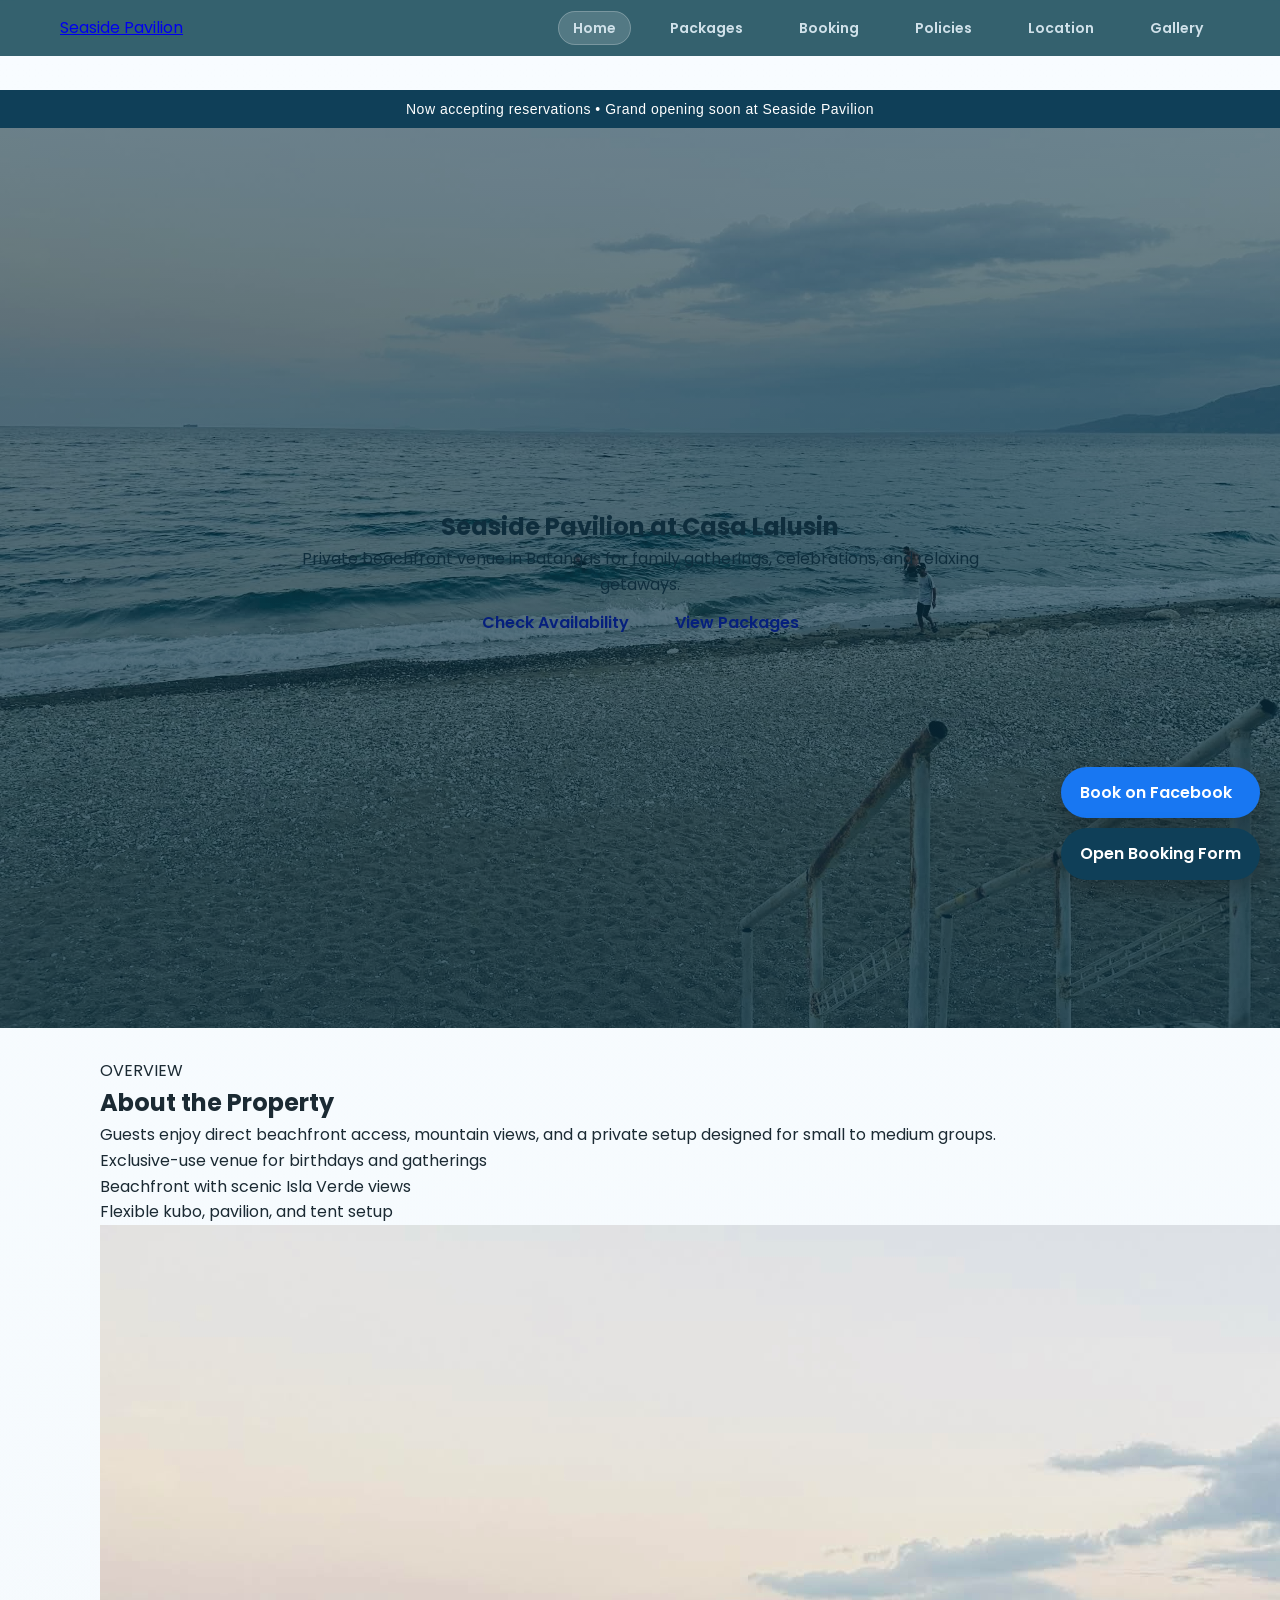
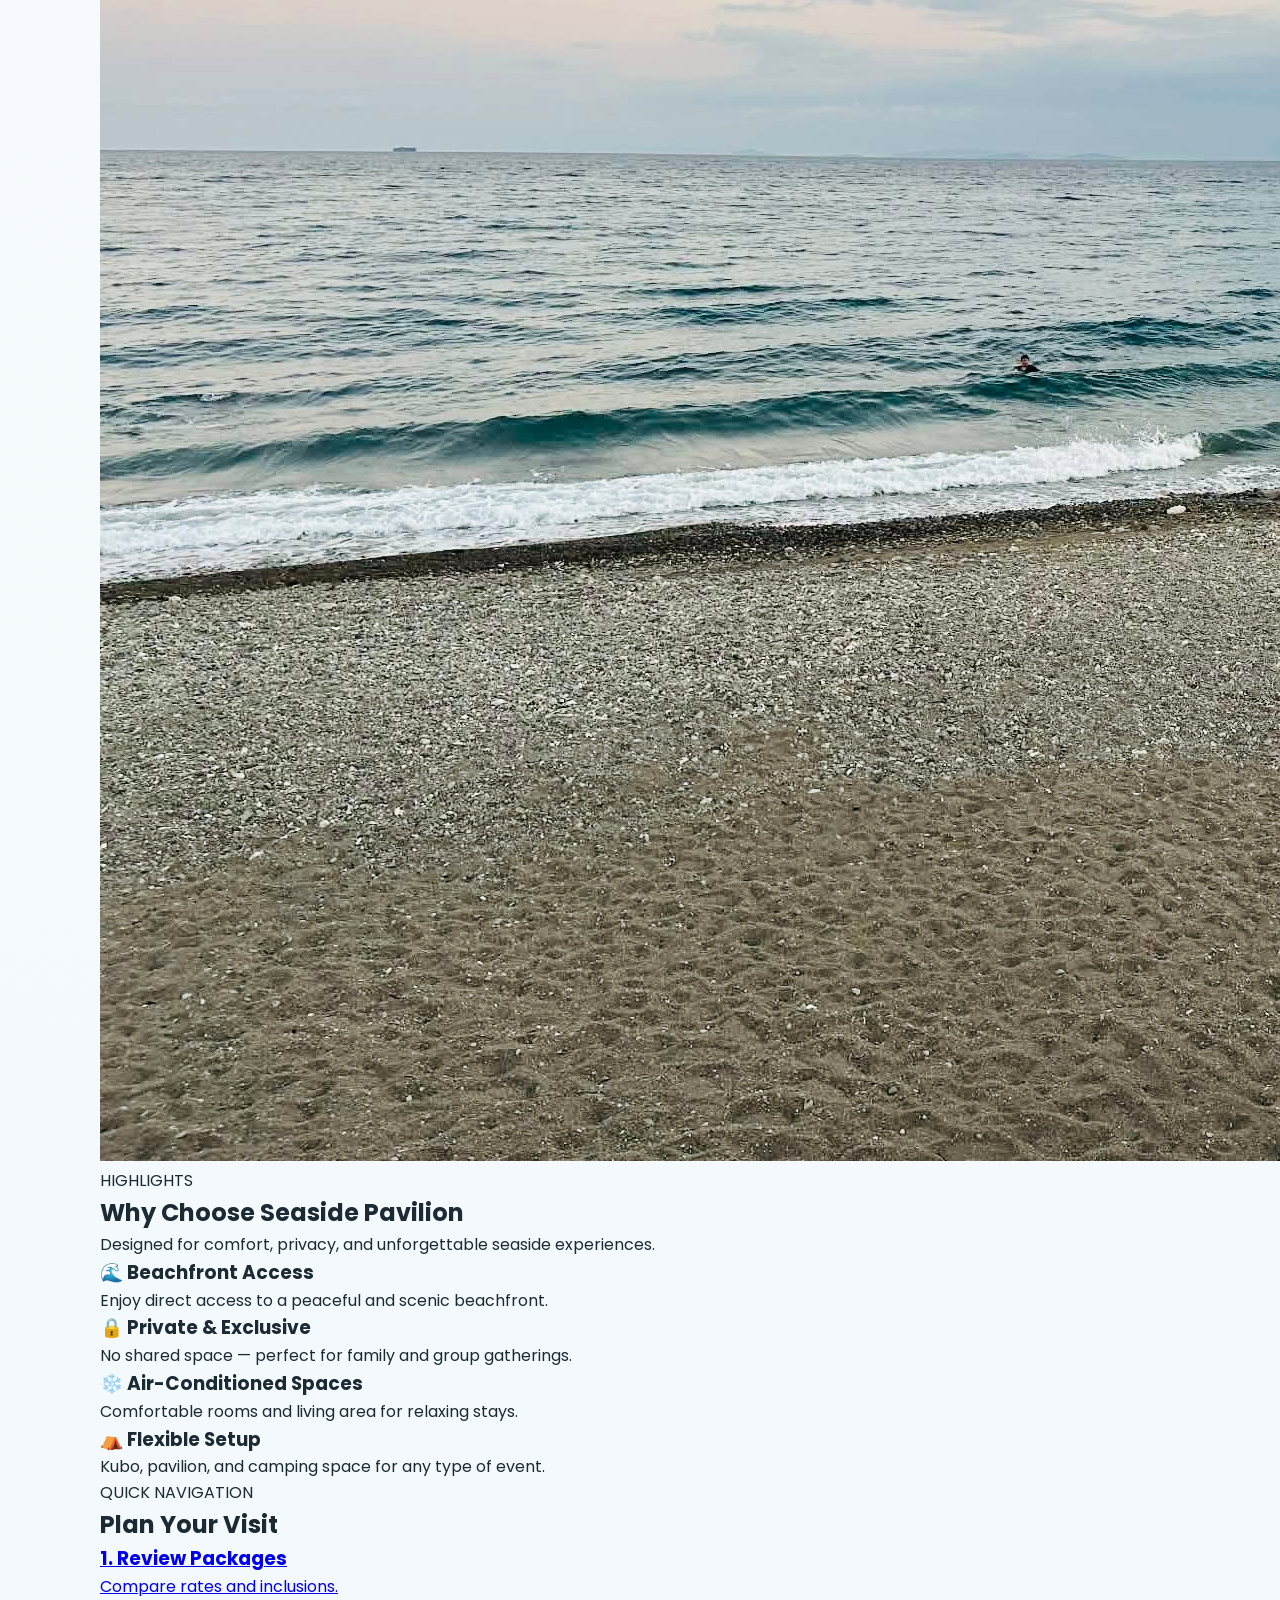
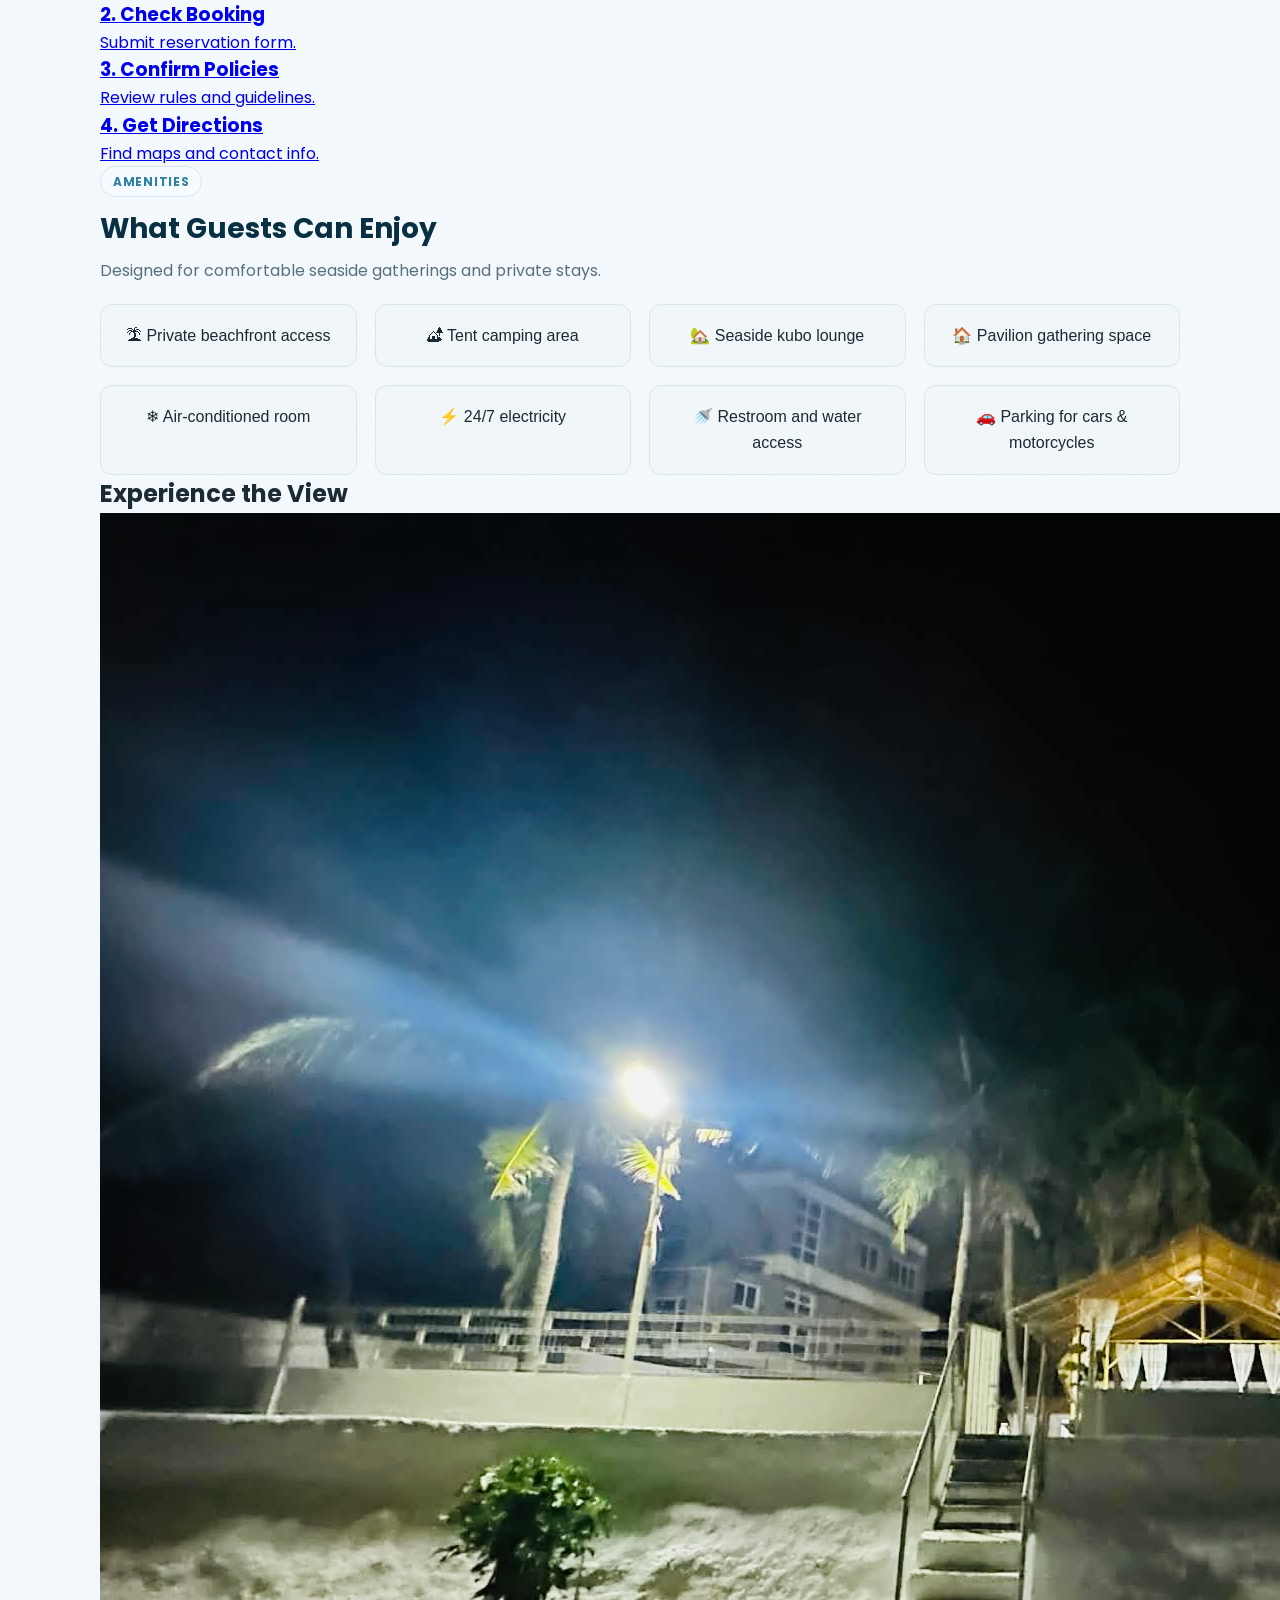
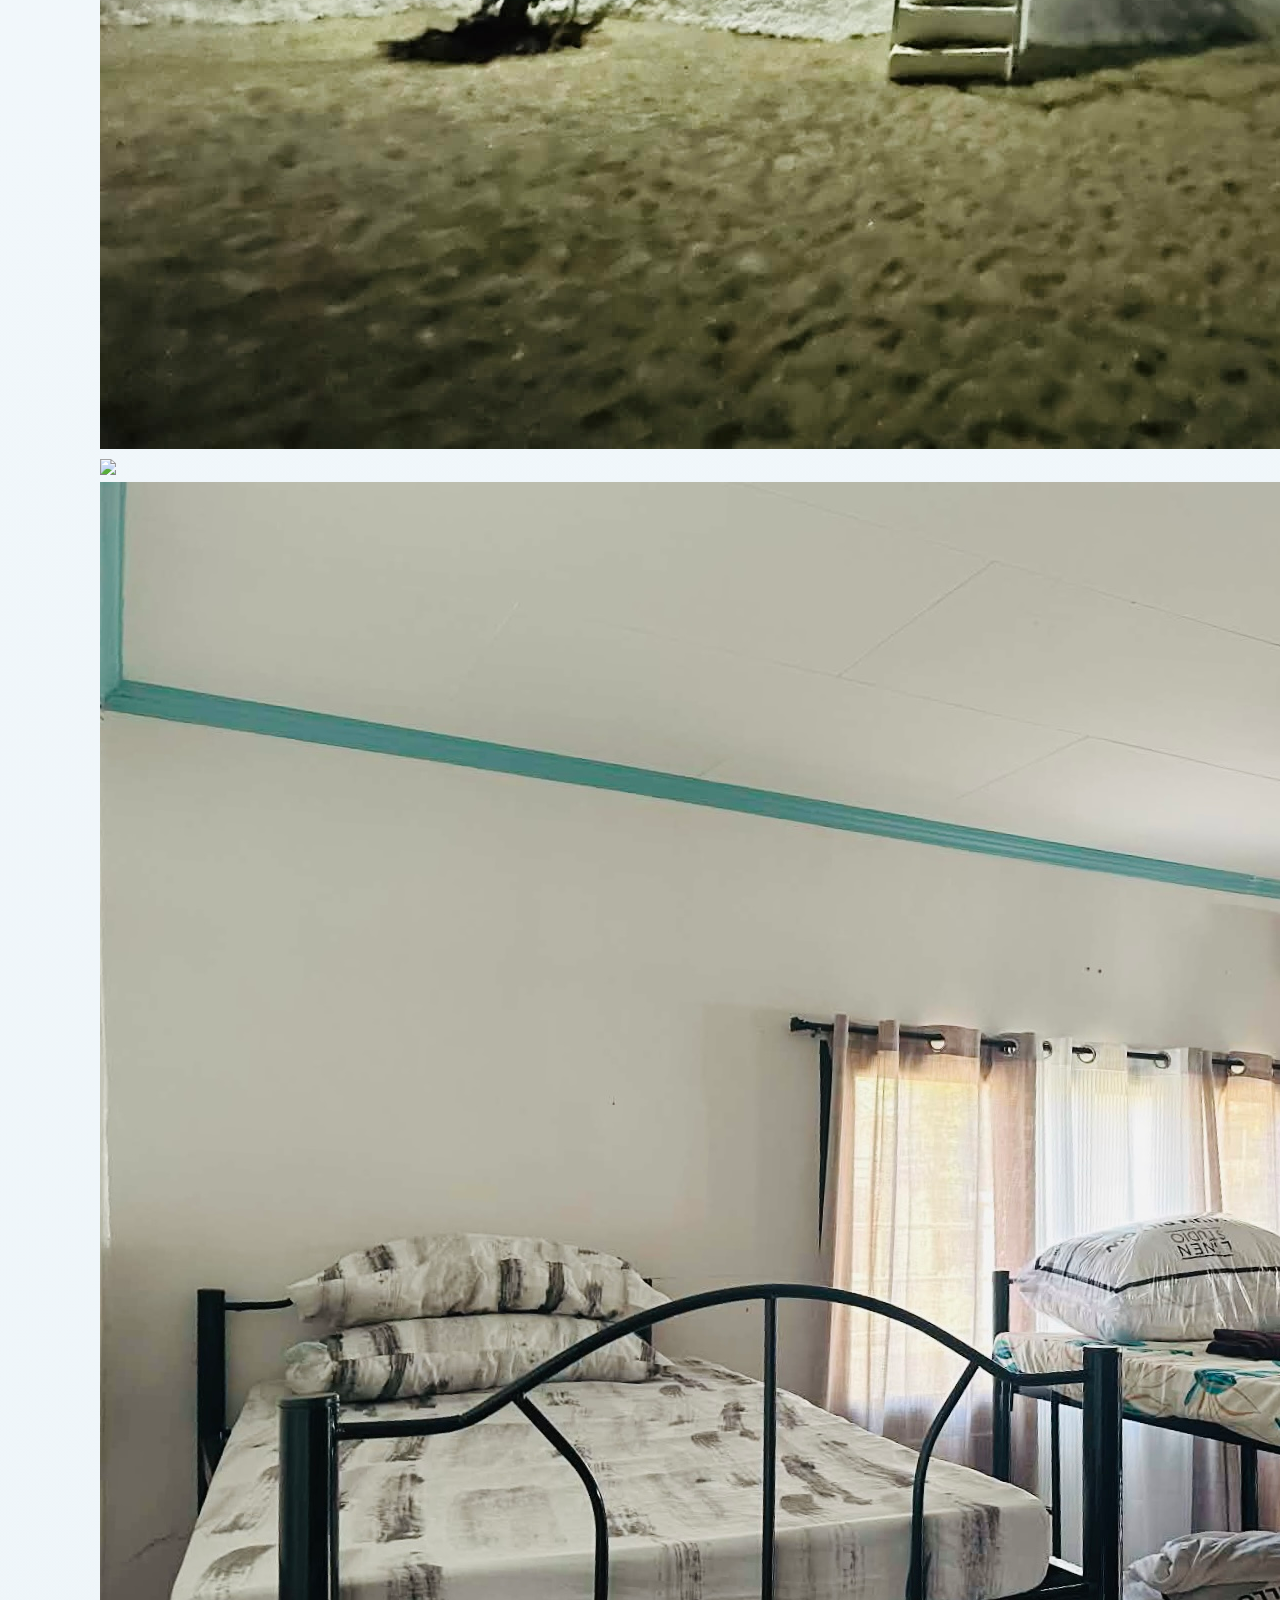
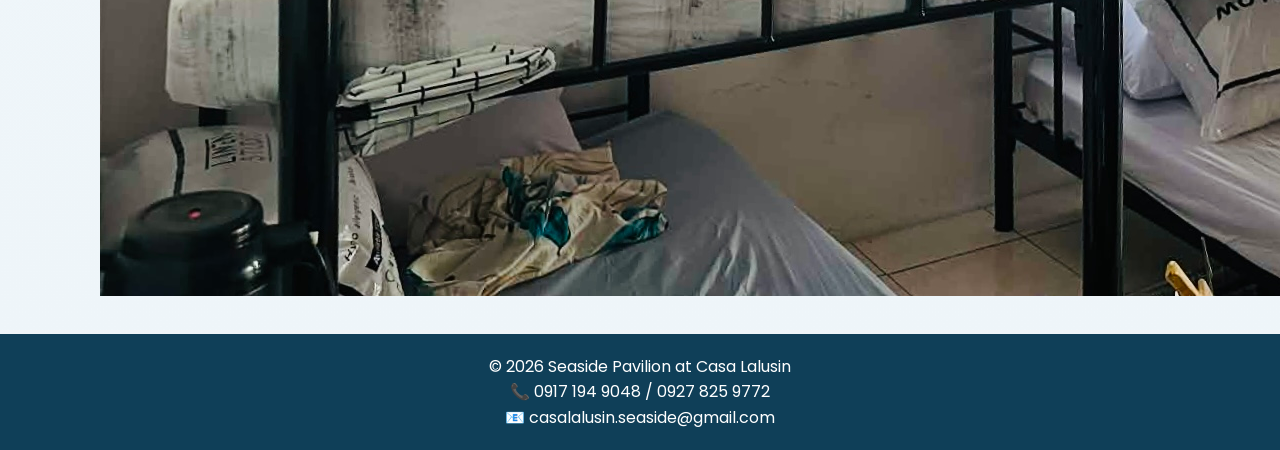
==== commit 4ab61288: "Update index.html" ====
--- a/index.html
+++ b/index.html
@@ -8,7 +8,7 @@
 <title>Seaside Pavilion at Casa Lalusin</title>
 
 <link href="https://fonts.googleapis.com/css2?family=Poppins:wght@300;400;500;600;700&display=swap" rel="stylesheet">
-<link rel="stylesheet" href="./styles.css">
+<link rel="stylesheet" href="styles.css">
 
 </head>
 
@@ -114,25 +114,25 @@
 
   <div class="highlight-grid">
 
-    <div class="highlight-card">
-      <h3>1. Review Packages</h3>
-      <p>Compare rates and inclusions.</p>
-    </div>
-
-    <div class="highlight-card">
-      <h3>2. Check Booking</h3>
-      <p>Submit reservation form.</p>
-    </div>
-
-    <div class="highlight-card">
-      <h3>3. Confirm Policies</h3>
-      <p>Review rules and guidelines.</p>
-    </div>
-
-    <div class="highlight-card">
-      <h3>4. Get Directions</h3>
-      <p>Find maps and contact info.</p>
-    </div>
+<a href="packages.html" class="highlight-card">
+  <h3>1. Review Packages</h3>
+  <p>Compare rates and inclusions.</p>
+</a>
+
+<a href="booking.html" class="highlight-card">
+  <h3>2. Check Booking</h3>
+  <p>Submit reservation form.</p>
+</a>
+
+<a href="policies.html" class="highlight-card">
+  <h3>3. Confirm Policies</h3>
+  <p>Review rules and guidelines.</p>
+</a>
+
+<a href="location.html" class="highlight-card">
+  <h3>4. Get Directions</h3>
+  <p>Find maps and contact info.</p>
+</a>
 
   </div>
 </section>
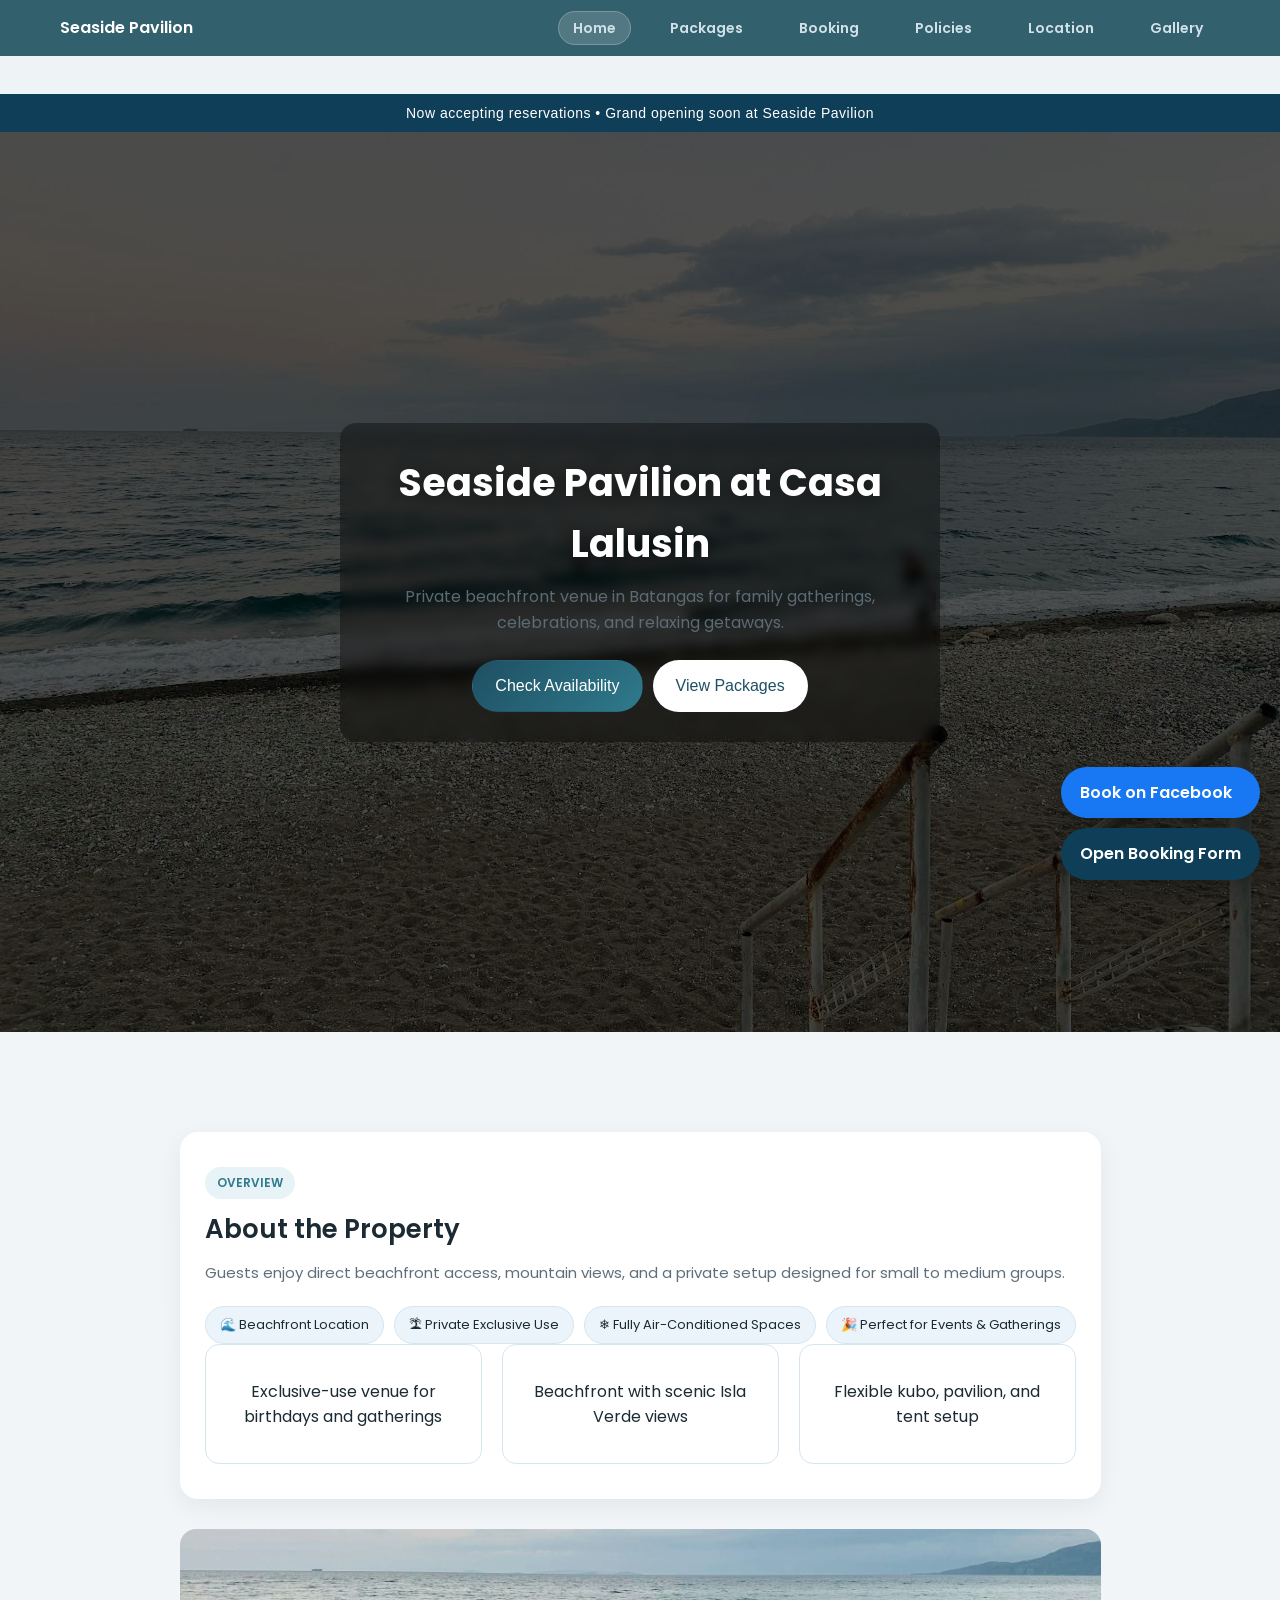
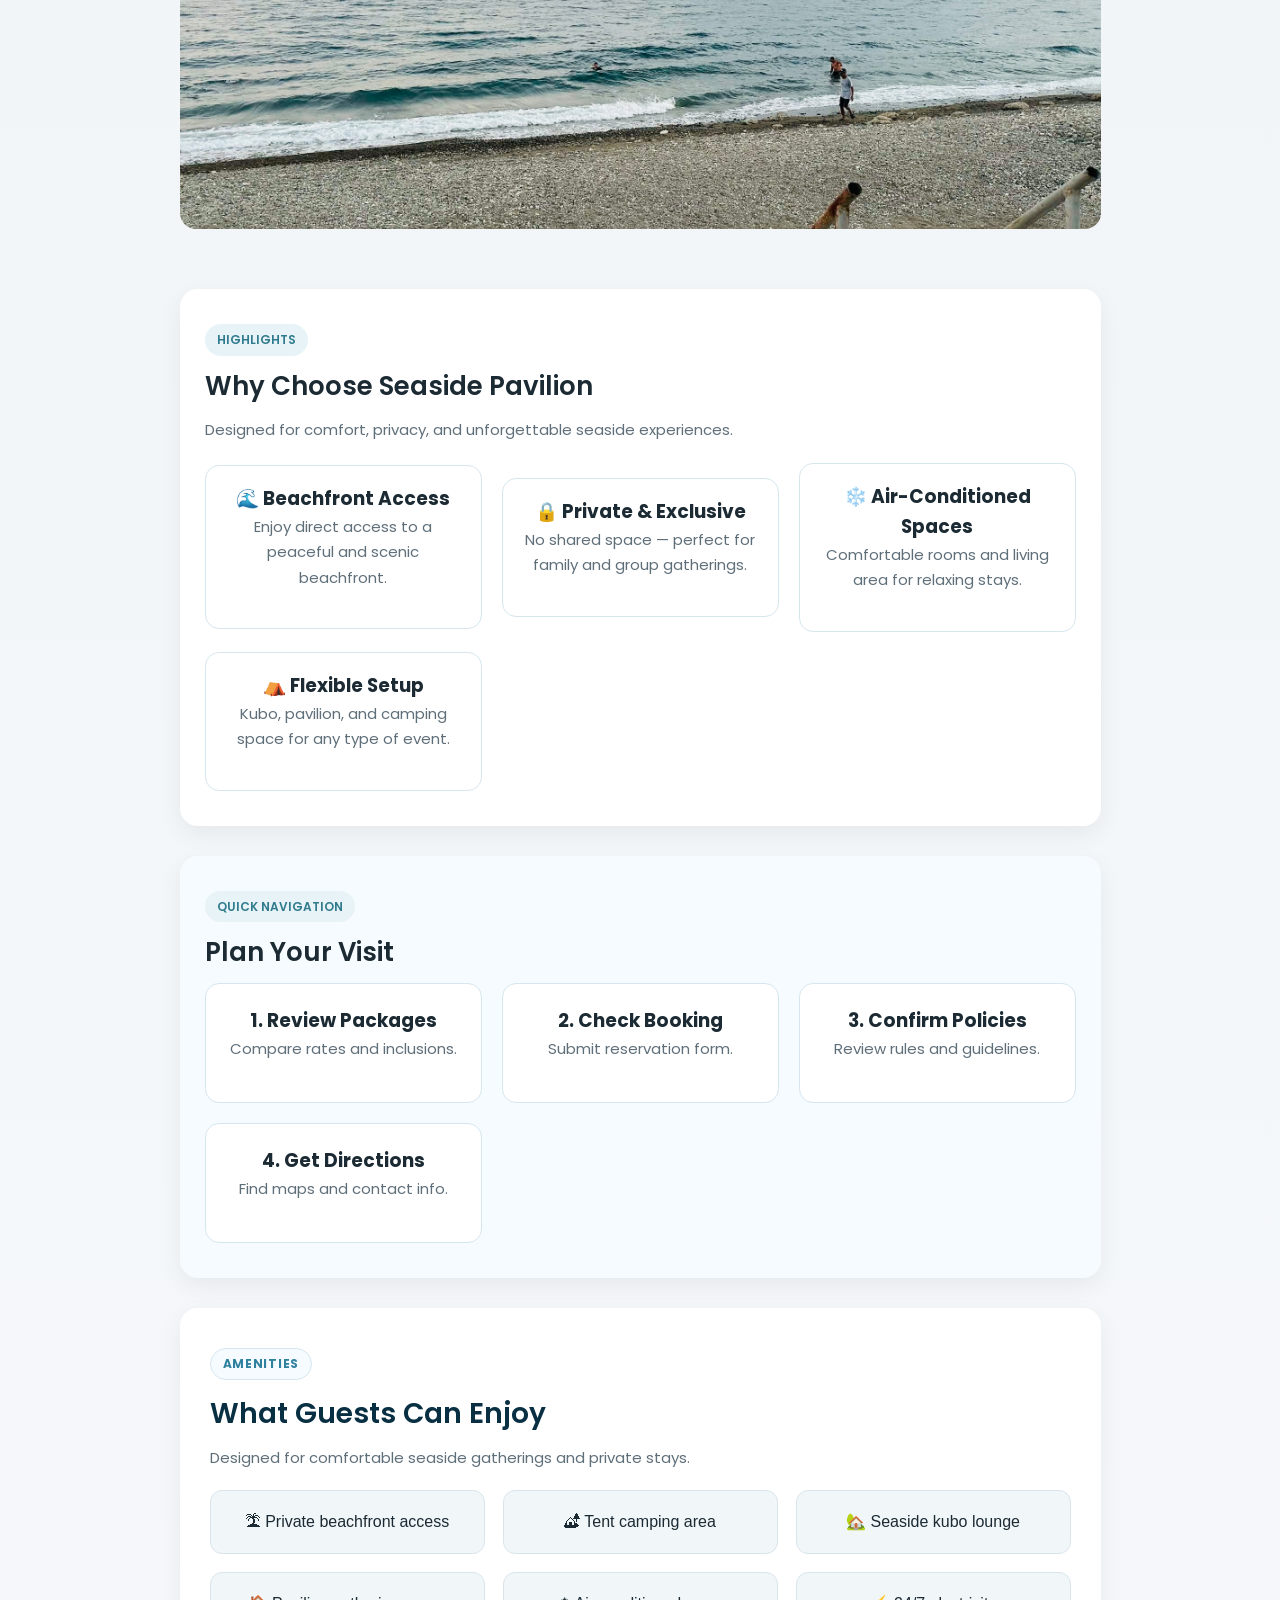
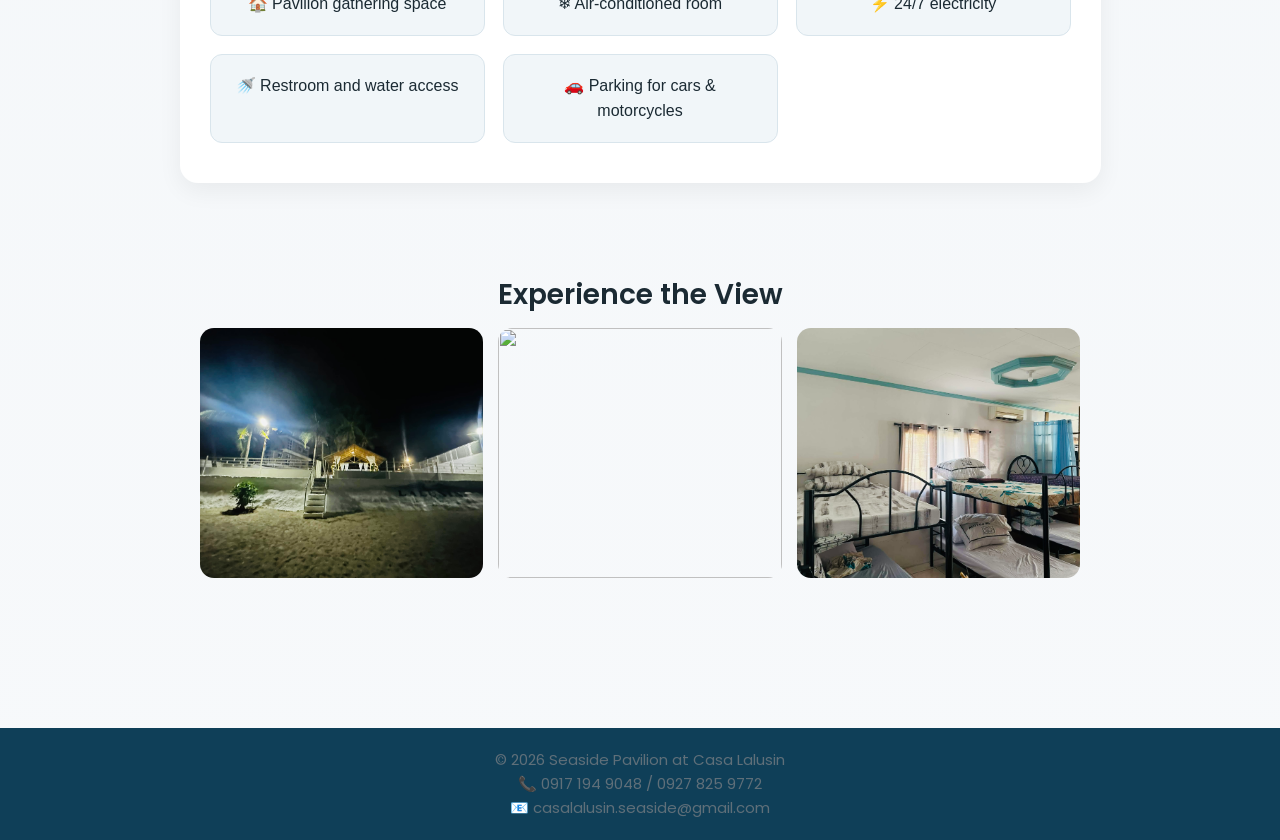
==== commit 4fb44ffd: "Update index.html" ====
--- a/index.html
+++ b/index.html
@@ -64,6 +64,13 @@
     Guests enjoy direct beachfront access, mountain views, and a private setup designed for small to medium groups.
   </p>
 
+  <div class="about-highlights">
+  <span>🌊 Beachfront Location</span>
+  <span>🏝 Private Exclusive Use</span>
+  <span>❄ Fully Air-Conditioned Spaces</span>
+  <span>🎉 Perfect for Events & Gatherings</span>
+  </div>
+  
   <div class="highlight-grid">
     <div class="highlight-card">Exclusive-use venue for birthdays and gatherings</div>
     <div class="highlight-card">Beachfront with scenic Isla Verde views</div>
--- a/styles.css
+++ b/styles.css
@@ -144,7 +144,7 @@
 
 .package-grid {
   display: grid;
-  grid-template-columns: repeat(4, 1fr); /* FORCE 4 IN ONE LINE */
+  grid-template-columns: repeat(auto-fit, minmax(260px, 1fr));
   gap: 20px;
   margin-top: 20px;
 }
@@ -161,9 +161,8 @@
   }
 }
 
-.package-card.featured {
-  transform: scale(1.03);
-  box-shadow: 0 20px 50px rgba(8,47,66,0.25);
+.package-card.featured{
+  transform: none;
 }
 
 .package-card.featured p,
@@ -434,17 +433,12 @@
 }
 
 .exclusive-label{
-
-font-size:12px;
-
-color:#cfe8f7
-
-letter-spacing:0.05em;
-
-text-transform:uppercase;
-
-margin-bottom:10px;
-
+  font-size:12px;
+  color:#cfe8f7;
+  letter-spacing:0.05em;
+  text-transform:uppercase;
+  margin-bottom:10px;
+  
 }
 
 .package-card h3{
@@ -719,8 +713,6 @@
 }
 
 /* MOBILE PACKAGES */
-
-@media (max-width:600px){
 
 @media (max-width:680px){
 
@@ -1233,9 +1225,20 @@
 .hero-content {
   position: relative;
   text-align: center;
-  color: white;
-  max-width: 700px;
-  padding: 20px;
+  background:rgba(0,0,0,0.35);
+  backdrop-filter:blur(8px);
+  padding:40px 50px;
+  border-radius:20px;
+  max-width:750px;
+  width:90%;
+}
+
+.hero-content h1{
+  font-size:42px;
+}
+
+.hero-content p{
+  font-size:18px;
 }
 
 .hero-content h1 {
@@ -1524,13 +1527,14 @@
   margin-bottom: 20px;
 }
 
-.hero::before {
-  content: "";
-  position: absolute;
-  inset: 0;
-  background: linear-gradient(
-    rgba(0,0,0,0.4),
-    rgba(0,0,0,0.6)
+.hero::before{
+  content:"";
+  position:absolute;
+  inset:0;
+  background:linear-gradient(
+    to bottom,
+    rgba(0,0,0,0.25),
+    rgba(0,0,0,0.55)
   );
 }
 
@@ -1553,18 +1557,6 @@
 h2 {
   font-size: 28px;
   margin-bottom: 10px;
-}
-
-p {
-
-  .section-box {
-  transition: all 0.3s ease;
-}
-
-.section-box:hover {
-  transform: translateY(-4px);
-}
-  line-height: 1.6;
 }
 
 main {
@@ -1748,15 +1740,16 @@
   margin: 10px 0;
 }
 
-.price-chip {
-  flex: 1;
-  padding: 10px;
-  border-radius: 10px;
-  text-align: center;
-
-  background: #eaf4fa;
-  font-size: 14px;
-  font-weight: 600;
+.price-chip small{
+  display:block;
+  font-size:11px;
+  opacity:0.7;
+  margin-bottom:2px;
+}
+
+.price-chip{
+  font-size:16px;
+  font-weight:600;
 }
 
 .package-card p {
@@ -1825,9 +1818,9 @@
 }
 
 .package-grid {
-  display: grid;
-  grid-template-columns: repeat(4, 1fr);
-  gap: 20px;
+  display:grid;
+  grid-template-columns:repeat(auto-fit,minmax(260px,1fr));
+  gap:20px;
   margin-top: 20px;
 }
 
@@ -1850,14 +1843,6 @@
 .price-row {
   display: flex;
   gap: 10px;
-}
-
-.price-chip {
-  flex: 1;
-  padding: 10px;
-  border-radius: 10px;
-  text-align: center;
-  background: #eaf4fa;
 }
 
 .section-box {
@@ -1885,3 +1870,196 @@
     grid-template-columns: 1fr;
   }
 }
+
+.announcement-bar{
+  position: relative;
+  z-index: 999;
+  margin-top: -5px;
+}
+
+.site-header{
+  border-bottom: none;
+}
+
+.package-grid{
+  align-items: stretch;
+}
+
+.package-card{
+  height: 100%;
+}
+
+.package-card{
+  justify-content: space-between;
+}
+
+.price-row{
+  display:flex;
+  gap:10px;
+  margin:10px 0 15px;
+}
+
+.price-chip{
+  flex:1;
+  background:#eaf4fa;
+  border-radius:12px;
+  padding:12px;
+  text-align:center;
+  font-weight:600;
+  font-size:15px;
+  border:1px solid #d6e6ef;
+}
+
+.price-chip small{
+  display:block;
+  font-size:11px;
+  opacity:0.7;
+  margin-bottom:4px;
+}
+
+body{
+  padding-top:100px; /* increase slightly */
+}
+
+.announcement-bar{
+  margin-top:-6px;
+}
+
+.section-box p{
+  margin-bottom:20px;
+  line-height:1.7;
+}
+
+.highlight-card{
+  background:#ffffff;
+  border:1px solid #d6e6ef;
+  border-radius:14px;
+  padding:18px;
+  transition:all 0.25s ease;
+}
+
+.highlight-card:hover{
+  transform:translateY(-5px);
+  box-shadow:0 12px 25px rgba(0,0,0,0.1);
+}
+
+.section-box:nth-child(even){
+  background:#f6fbff;
+}
+
+.btn{
+  transition:all 0.25s ease;
+}
+
+.btn:hover{
+  transform:translateY(-2px);
+  box-shadow:0 8px 20px rgba(0,0,0,0.15);
+}
+
+.btn{
+  transition:all 0.25s ease;
+}
+
+.btn:hover{
+  transform:translateY(-2px);
+  box-shadow:0 8px 20px rgba(0,0,0,0.15);
+}
+
+.package-card.featured .price-chip{
+  background:rgba(255,255,255,0.2);
+  color:white;
+  border:1px solid rgba(255,255,255,0.3);
+}
+
+.package-card.featured small{
+  color:#d6eefc;
+}
+
+.highlight-grid{
+  display:grid;
+  grid-template-columns:repeat(auto-fit,minmax(250px,1fr));
+  gap:20px;
+  align-items:center;
+}
+
+.highlight-card{
+  text-align:center;
+  display:flex;
+  flex-direction:column;
+  justify-content:center;
+  align-items:center;
+  min-height:130px;
+}
+
+.hero-content{
+  background:rgba(0,0,0,0.35);
+  backdrop-filter:blur(6px);
+  padding:30px;
+  border-radius:16px;
+  max-width:600px;
+}
+
+.btn.primary{
+  background:linear-gradient(135deg,#1f4f63,#2f7a8c);
+  color:white;
+}
+
+.btn.secondary{
+  background:white;
+  color:#1f4f63;
+}
+
+.highlight-card{
+  text-decoration:none;
+  color:inherit;
+  display:block;
+}
+
+.highlight-card,
+.feature-card,
+.about-card{
+  display:flex;
+  flex-direction:column;
+  justify-content:center;
+  align-items:center;
+  text-align:center;
+  min-height:120px;
+}
+
+.about-highlights{
+  display:flex;
+  flex-wrap:wrap;
+  gap:10px;
+  margin-top:15px;
+}
+
+.about-highlights span{
+  background:#eaf4fa;
+  padding:8px 14px;
+  border-radius:20px;
+  font-size:13px;
+  border:1px solid #d6e6ef;
+}
+
+.package-card ul{
+  margin-bottom:0;
+}
+
+.package-card{
+  display:flex;
+  flex-direction:column;
+  justify-content:space-between;
+}
+
+.section-box h2{
+  font-size:26px;
+  margin-bottom:10px;
+}
+
+.section-box .section-label{
+  margin-bottom:10px;
+}
+
+.package-card{
+  min-width:0;
+}
